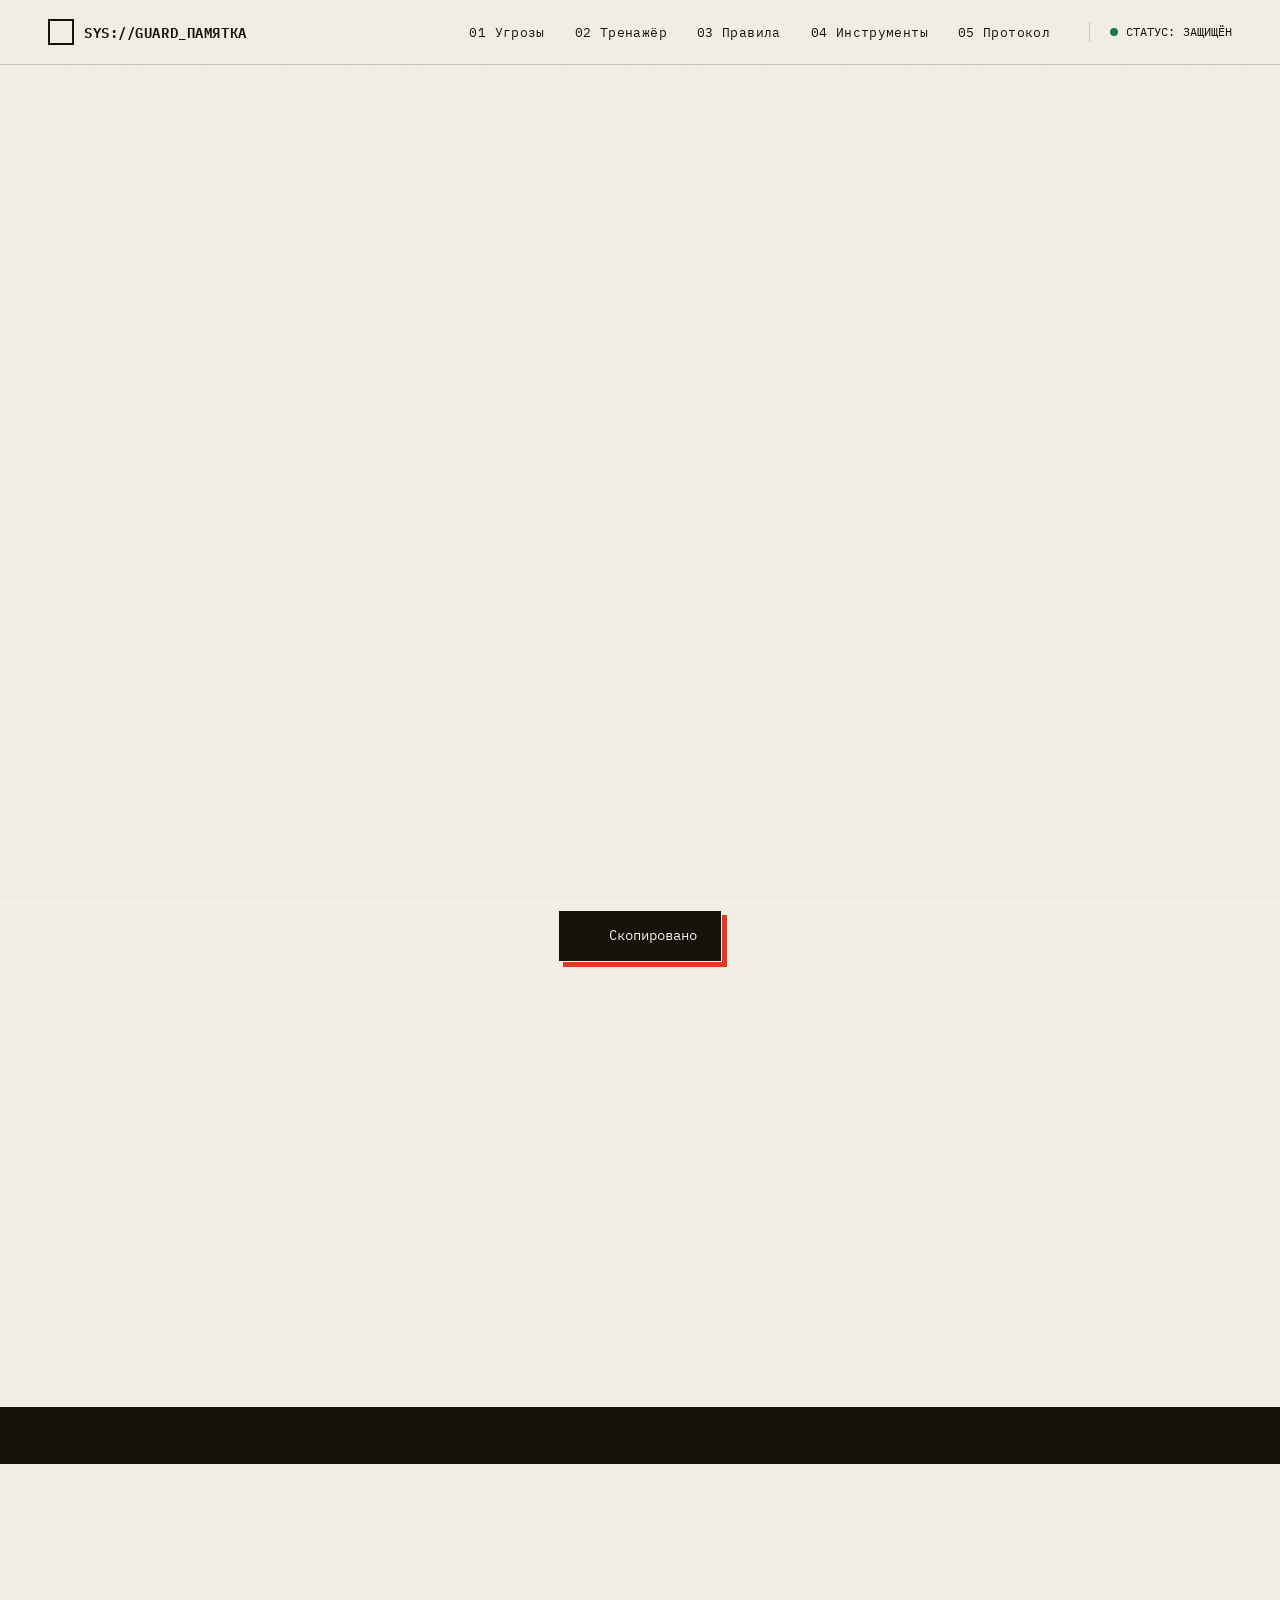
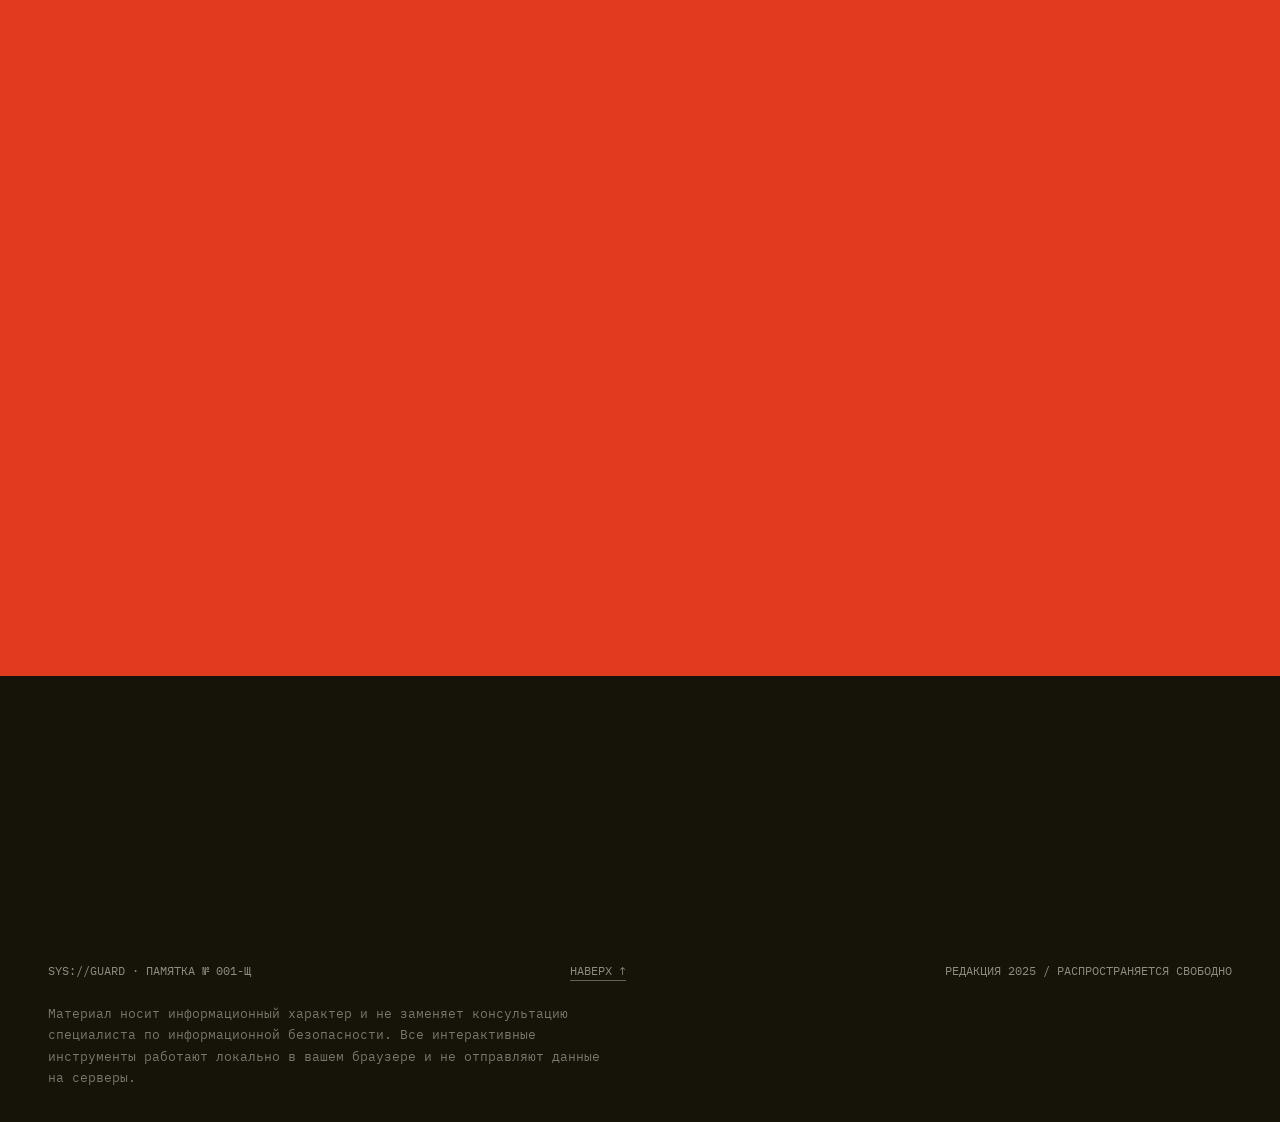
==== index.html @ 6346e818 "Add files via upload" ====
<!DOCTYPE html>
<html lang="ru">
<head>
<meta charset="UTF-8">
<meta name="viewport" content="width=device-width, initial-scale=1.0">
<title>ПАМЯТКА · Защита личных данных</title>
<link rel="preconnect" href="https://fonts.googleapis.com">
<link rel="preconnect" href="https://fonts.gstatic.com" crossorigin>
<link href="https://fonts.googleapis.com/css2?family=Unbounded:wght@500;700;900&family=Manrope:wght@400;500;600;700;800&family=IBM+Plex+Mono:wght@400;500;600&display=swap" rel="stylesheet">
<script src="https://unpkg.com/lucide@latest"></script>
<style>
/* ============ БАЗА ============ */
:root{
  --paper:#F2EFE6;
  --paper-2:#E9E5D8;
  --ink:#161309;
  --ink-soft:#4A4638;
  --accent:#E03A1F;
  --green:#1E7A46;
  --line:rgba(22,19,9,.18);
  --line-strong:rgba(22,19,9,.85);
  --font-display:'Unbounded',sans-serif;
  --font-body:'Manrope',sans-serif;
  --font-mono:'IBM Plex Mono',monospace;
}
*{margin:0;padding:0;box-sizing:border-box}
html{scroll-behavior:smooth;scroll-padding-top:90px}
body{
  background:var(--paper);
  color:var(--ink);
  font-family:var(--font-body);
  font-size:17px;
  line-height:1.6;
  -webkit-font-smoothing:antialiased;
  overflow-x:hidden;
}
/* лёгкое бумажное зерно */
body::before{
  content:'';position:fixed;inset:0;pointer-events:none;z-index:9997;opacity:.5;
  background-image:url("data:image/svg+xml,%3Csvg xmlns='http://www.w3.org/2000/svg' width='140' height='140'%3E%3Cfilter id='n'%3E%3CfeTurbulence type='fractalNoise' baseFrequency='0.9' numOctaves='2'/%3E%3CfeColorMatrix values='0 0 0 0 0 0 0 0 0 0 0 0 0 0 0 0 0 0 0.035 0'/%3E%3C/filter%3E%3Crect width='140' height='140' filter='url(%23n)'/%3E%3C/svg%3E");
}
::selection{background:var(--accent);color:var(--paper)}
::-webkit-scrollbar{width:11px}
::-webkit-scrollbar-track{background:var(--paper)}
::-webkit-scrollbar-thumb{background:var(--ink);border:3px solid var(--paper)}
img{max-width:100%;display:block}
a{color:inherit}
button{font-family:inherit;cursor:pointer}

.wrap{max-width:1280px;margin:0 auto;padding:0 clamp(18px,4vw,48px)}
.mono{font-family:var(--font-mono)}
i[data-lucide]{width:1em;height:1em}

/* прогресс чтения */
#readbar{position:fixed;top:0;left:0;height:3px;width:0;background:var(--accent);z-index:10000}

/* ============ ШАПКА ============ */
header{
  position:fixed;top:0;left:0;right:0;z-index:9000;
  border-bottom:1px solid var(--line);
  background:rgba(242,239,230,.86);backdrop-filter:blur(10px);
  transition:box-shadow .3s;
}
header.scrolled{box-shadow:0 1px 0 var(--line-strong)}
.header-in{
  max-width:1280px;margin:0 auto;padding:14px clamp(18px,4vw,48px);
  display:flex;align-items:center;gap:26px;
}
.logo{font-family:var(--font-mono);font-weight:600;font-size:14px;letter-spacing:.04em;display:flex;align-items:center;gap:10px;white-space:nowrap}
.logo .box{width:26px;height:26px;border:2px solid var(--ink);display:grid;place-items:center}
.logo .box i{width:14px;height:14px}
nav{display:flex;gap:4px;margin-left:auto}
nav a{
  font-family:var(--font-mono);font-size:12.5px;text-decoration:none;
  padding:7px 12px;border:1px solid transparent;transition:.2s;letter-spacing:.03em;
}
nav a:hover{border-color:var(--ink);background:var(--ink);color:var(--paper)}
.status{font-family:var(--font-mono);font-size:12px;display:flex;align-items:center;gap:8px;white-space:nowrap;border-left:1px solid var(--line);padding-left:20px}
.dot{width:8px;height:8px;border-radius:50%;background:var(--green);animation:pulse 1.6s infinite}
@keyframes pulse{0%,100%{opacity:1}50%{opacity:.25}}
@media(max-width:960px){nav{display:none}}
@media(max-width:600px){.status span.lbl{display:none}}

/* ============ HERO ============ */
.hero{padding:clamp(120px,16vh,170px) 0 0;position:relative}
.hero-meta{display:flex;justify-content:space-between;gap:16px;font-family:var(--font-mono);font-size:12.5px;color:var(--ink-soft);border-bottom:1px solid var(--line);padding-bottom:14px;flex-wrap:wrap}
.hero-grid{display:grid;grid-template-columns:1.25fr .75fr;gap:40px;align-items:end;padding:clamp(30px,5vh,60px) 0 clamp(40px,6vh,70px)}
@media(max-width:900px){.hero-grid{grid-template-columns:1fr}}
h1{
  font-family:var(--font-display);font-weight:900;
  font-size:clamp(44px,8.2vw,112px);
  line-height:1.02;letter-spacing:-.01em;text-transform:uppercase;
}
h1 .outline{color:transparent;-webkit-text-stroke:2px var(--ink)}
h1 .accent-line{color:var(--accent)}
.caret{display:inline-block;width:.55em;height:.9em;background:var(--accent);vertical-align:baseline;transform:translateY(.1em);animation:blink 1s steps(1) infinite}
@keyframes blink{50%{opacity:0}}
.hero-sub{max-width:520px;margin-top:26px;font-size:clamp(16px,1.4vw,19px);color:var(--ink-soft);font-weight:500}
.hero-sub b{color:var(--ink)}
.hero-cta{margin-top:30px;display:flex;gap:12px;flex-wrap:wrap}
.btn{
  font-family:var(--font-mono);font-size:13.5px;font-weight:600;letter-spacing:.03em;
  padding:15px 26px;border:2px solid var(--ink);background:var(--ink);color:var(--paper);
  text-decoration:none;display:inline-flex;align-items:center;gap:10px;transition:.2s;
}
.btn:hover{background:var(--accent);border-color:var(--accent);transform:translate(-2px,-2px);box-shadow:4px 4px 0 var(--ink)}
.btn.ghost{background:transparent;color:var(--ink)}
.btn.ghost:hover{background:var(--ink);color:var(--paper);box-shadow:4px 4px 0 var(--accent)}
.btn i{width:16px;height:16px}

/* иллюстрация щита */
.hero-art{position:relative;display:grid;place-items:center}
.hero-art svg{width:100%;max-width:440px;height:auto;overflow:visible}
.spin{animation:spin 40s linear infinite;transform-origin:210px 210px}
@keyframes spin{to{transform:rotate(360deg)}}
.spin-rev{animation:spinrev 28s linear infinite;transform-origin:210px 210px}
@keyframes spinrev{to{transform:rotate(-360deg)}}
.art-tag{
  position:absolute;font-family:var(--font-mono);font-size:11px;color:var(--ink-soft);
  background:var(--paper);padding:2px 8px;border:1px solid var(--line);
}
.art-tag.t1{top:6%;right:2%}
.art-tag.t2{bottom:12%;left:0}

/* статистика */
.stats{display:flex;flex-wrap:wrap;border-top:2px solid var(--ink)}
.stat{
  flex:1 1 240px;padding:26px 26px 30px;border-right:1px solid var(--line);
  border-bottom:1px solid var(--line);position:relative;
}
.stat:last-child{border-right:none}
.stat .num{
  font-family:var(--font-display);font-weight:700;font-size:clamp(40px,4.6vw,64px);
  line-height:1;letter-spacing:-.02em;
}
.stat .num em{font-style:normal;color:var(--accent);font-size:.55em}
.stat p{margin-top:10px;font-size:14.5px;color:var(--ink-soft);max-width:260px;font-weight:500}
.stat .mono-tag{font-family:var(--font-mono);font-size:11px;color:var(--ink-soft);display:block;margin-bottom:14px}

/* бегущая строка */
.marquee{
  background:var(--ink);color:var(--paper);overflow:hidden;
  border-top:2px solid var(--ink);border-bottom:2px solid var(--ink);
  padding:13px 0;white-space:nowrap;
}
.marquee-track{display:inline-block;animation:marq 26s linear infinite}
.marquee span{
  font-family:var(--font-mono);font-size:13.5px;letter-spacing:.08em;text-transform:uppercase;
  margin:0 26px;display:inline-flex;align-items:center;gap:26px;
}
.marquee i{width:10px;height:10px;background:var(--accent);border-radius:50%;flex:none}
@keyframes marq{to{transform:translateX(-50%)}}

/* ============ СЕКЦИИ ОБЩЕЕ ============ */
section{padding:clamp(70px,10vh,120px) 0}
.sec-head{
  display:flex;align-items:flex-end;justify-content:space-between;gap:30px;
  border-top:2px solid var(--ink);padding-top:20px;margin-bottom:clamp(36px,5vh,60px);flex-wrap:wrap;
}
.sec-label{font-family:var(--font-mono);font-size:13px;letter-spacing:.06em;color:var(--accent);font-weight:600;display:block;margin-bottom:12px}
.sec-title{font-family:var(--font-display);font-weight:900;font-size:clamp(30px,4.6vw,58px);line-height:1.05;text-transform:uppercase;letter-spacing:-.01em}
.sec-note{max-width:340px;font-size:15px;color:var(--ink-soft);font-weight:500;padding-bottom:6px}

/* появление при скролле */
.reveal{opacity:0;transform:translateY(26px);transition:opacity .7s ease,transform .7s ease}
.reveal.in{opacity:1;transform:none}

/* ============ 01 УГРОЗЫ (аккордеон) ============ */
.threat-row{border-bottom:1px solid var(--line-strong)}
.threat-row:first-of-type{border-top:1px solid var(--line-strong)}
.threat-btn{
  width:100%;background:none;border:none;text-align:left;
  display:grid;grid-template-columns:80px 1fr auto;gap:20px;align-items:center;
  padding:24px 8px;transition:.25s;color:var(--ink);
}
.threat-btn:hover{background:var(--paper-2);padding-left:20px}
.threat-btn .t-num{font-family:var(--font-mono);font-size:14px;color:var(--accent);font-weight:600}
.threat-btn .t-name{font-family:var(--font-display);font-weight:700;font-size:clamp(18px,2.4vw,28px);text-transform:uppercase;letter-spacing:.01em}
.threat-btn .t-ico{width:34px;height:34px;border:1.5px solid var(--ink);display:grid;place-items:center;transition:.3s}
.threat-btn .t-ico i{width:16px;height:16px;transition:.3s}
.threat-row.open .t-ico{background:var(--accent);border-color:var(--accent);color:var(--paper);transform:rotate(45deg)}
.threat-body{display:grid;grid-template-rows:0fr;transition:grid-template-rows .45s cubic-bezier(.6,0,.2,1)}
.threat-row.open .threat-body{grid-template-rows:1fr}
.threat-body-in{overflow:hidden}
.threat-content{
  display:grid;grid-template-columns:80px 1fr 1fr;gap:20px;padding:0 8px 30px;
}
@media(max-width:760px){
  .threat-btn{grid-template-columns:50px 1fr auto}
  .threat-content{grid-template-columns:1fr;padding-left:50px}
}
.threat-desc{font-size:15.5px;color:var(--ink-soft);font-weight:500}
.threat-defense{border-left:3px solid var(--green);padding:4px 0 4px 18px;font-size:15px}
.threat-defense .mono-tag{font-family:var(--font-mono);font-size:11px;letter-spacing:.08em;color:var(--green);font-weight:600;display:block;margin-bottom:6px;text-transform:uppercase}

/* ============ 02 ФИШИНГ-СИМУЛЯТОР (тёмный блок) ============ */
.dark-sec{background:var(--ink);color:var(--paper)}
.dark-sec .sec-head{border-top-color:var(--paper)}
.dark-sec .sec-note{color:rgba(242,239,230,.65)}
.dark-sec .sec-label{color:var(--accent)}
.game{display:grid;grid-template-columns:1.35fr .65fr;gap:34px;align-items:start}
@media(max-width:960px){.game{grid-template-columns:1fr}}
.game-score{
  display:flex;align-items:center;justify-content:space-between;gap:14px;
  font-family:var(--font-mono);font-size:13px;margin-bottom:14px;flex-wrap:wrap;
}
.game-score .cnt{font-size:15px;font-weight:600}
.game-score .cnt b{color:var(--accent);font-size:20px}
.game-btns{display:flex;gap:8px}
.gbtn{
  font-family:var(--font-mono);font-size:12px;padding:8px 14px;background:transparent;
  border:1px solid rgba(242,239,230,.4);color:var(--paper);transition:.2s;letter-spacing:.03em;
}
.gbtn:hover{border-color:var(--paper);background:var(--paper);color:var(--ink)}
/* окно письма */
.mail{
  border:1px solid rgba(242,239,230,.35);background:#1E1B11;
}
.mail-bar{
  display:flex;gap:8px;align-items:center;padding:12px 16px;border-bottom:1px solid rgba(242,239,230,.25);
  font-family:var(--font-mono);font-size:12px;color:rgba(242,239,230,.6);
}
.mail-bar .wdots{display:flex;gap:6px}
.mail-bar .wdots s{width:10px;height:10px;border-radius:50%;background:rgba(242,239,230,.25);text-decoration:none}
.mail-head{padding:16px 20px;border-bottom:1px dashed rgba(242,239,230,.3);font-size:14px;line-height:2}
.mail-head .fld{color:rgba(242,239,230,.5);font-family:var(--font-mono);font-size:12px;margin-right:10px}
.mail-body{padding:26px 22px;font-size:15px;line-height:1.8;position:relative}
.mail-body p{margin-bottom:16px}
.attach{
  display:inline-flex;align-items:center;gap:10px;border:1px solid rgba(242,239,230,.4);
  padding:10px 16px;font-family:var(--font-mono);font-size:13px;margin-top:6px;
}
.attach i{width:16px;height:16px;color:rgba(242,239,230,.7)}
.hot{
  position:relative;cursor:pointer;border-bottom:1.5px dashed transparent;transition:.2s;
  padding:1px 3px;
}
.hot:hover{background:rgba(224,58,31,.28);border-bottom-color:var(--accent)}
.hot.found{
  background:rgba(224,58,31,.22);border:1.5px dashed var(--accent);
  cursor:default;animation:foundflash .5s;
}
@keyframes foundflash{0%{background:rgba(224,58,31,.7)}100%{background:rgba(224,58,31,.22)}}
.hot.found::after{
  content:attr(data-num);position:absolute;top:-11px;right:-11px;
  width:22px;height:22px;background:var(--accent);color:var(--paper);
  font-family:var(--font-mono);font-size:12px;font-weight:600;
  display:grid;place-items:center;border-radius:50%;
}
.hot.found:hover{background:rgba(224,58,31,.22)}
/* тултип реального адреса */
.realurl{
  position:absolute;left:0;top:calc(100% + 8px);z-index:50;
  background:var(--paper);color:var(--ink);font-family:var(--font-mono);font-size:11.5px;
  padding:7px 11px;border:1px solid var(--ink);white-space:nowrap;opacity:0;
  pointer-events:none;transition:.2s;box-shadow:4px 4px 0 rgba(0,0,0,.4);
}
.realurl b{color:var(--accent)}
.hot:hover .realurl{opacity:1}
/* панель разборов */
.hints-panel{border:1px solid rgba(242,239,230,.35);padding:22px;position:sticky;top:100px}
.hints-panel h4{font-family:var(--font-mono);font-size:12.5px;letter-spacing:.08em;text-transform:uppercase;margin-bottom:16px;color:rgba(242,239,230,.65)}
.hint-empty{font-size:14px;color:rgba(242,239,230,.5);font-style:italic}
.hint-item{
  display:flex;gap:14px;padding:14px 0;border-top:1px solid rgba(242,239,230,.18);
  font-size:14px;line-height:1.6;animation:hintIn .4s ease both;
}
@keyframes hintIn{from{opacity:0;transform:translateX(14px)}to{opacity:1;transform:none}}
.hint-item .hn{
  flex:none;width:24px;height:24px;background:var(--accent);color:var(--paper);
  font-family:var(--font-mono);font-size:12px;font-weight:600;display:grid;place-items:center;margin-top:2px;
}
.hint-item b{display:block;font-size:13px;text-transform:uppercase;font-family:var(--font-mono);letter-spacing:.04em;margin-bottom:3px}
.win-banner{
  margin-top:16px;border:2px solid var(--green);color:var(--paper);background:rgba(30,122,70,.25);
  padding:16px 18px;font-family:var(--font-mono);font-size:13.5px;display:none;align-items:flex-start;gap:12px;
}
.win-banner.show{display:flex;animation:hintIn .4s ease}
.win-banner i{width:20px;height:20px;flex:none;margin-top:1px;color:#5BD69A}

/* ============ 03 ПРАВИЛА ============ */
.rules{display:grid;grid-template-columns:repeat(12,1fr);gap:0;border-top:1px solid var(--line-strong)}
.rule{
  border-bottom:1px solid var(--line-strong);border-right:1px solid var(--line-strong);
  padding:clamp(24px,3vw,40px);position:relative;overflow:hidden;transition:background .35s,color .35s;
  display:flex;flex-direction:column;gap:16px;min-height:240px;
}
.rule:hover{background:var(--ink);color:var(--paper)}
.rule:hover .r-num{color:var(--accent)}
.rule:hover .r-text{color:rgba(242,239,230,.72)}
.rule:hover .r-big{color:rgba(242,239,230,.08)}
.rule:hover .r-media img{filter:grayscale(1) contrast(1.1)}
.r-big{
  position:absolute;right:6px;bottom:-28px;font-family:var(--font-display);font-weight:900;
  font-size:150px;line-height:1;color:rgba(22,19,9,.06);pointer-events:none;transition:color .35s;
}
.r-num{font-family:var(--font-mono);font-size:13px;color:var(--accent);font-weight:600}
.r-title{font-family:var(--font-display);font-weight:700;font-size:clamp(19px,1.8vw,24px);text-transform:uppercase;line-height:1.2;max-width:16ch}
.r-text{font-size:14.5px;color:var(--ink-soft);font-weight:500;max-width:46ch;transition:color .35s}
.r-media{margin-top:auto}
.r-media img{width:100%;filter:grayscale(1) contrast(1.05);transition:filter .4s;border:1px solid var(--line)}
/* фото с «зачёркнутыми» полосами */
.redacted{position:relative}
.redacted::before,.redacted::after{
  content:'';position:absolute;left:8%;right:8%;height:16px;background:var(--ink);z-index:2;
}
.redacted::before{top:30%}
.redacted::after{top:58%;left:20%;right:24%}
.r-media figcaption{font-family:var(--font-mono);font-size:11px;color:var(--ink-soft);margin-top:8px}
.rule:hover .r-media figcaption{color:rgba(242,239,230,.6)}
/* раскладка: асимметричная сетка */
.rule.c7{grid-column:span 7}
.rule.c5{grid-column:span 5}
@media(max-width:860px){.rule.c7,.rule.c5{grid-column:span 12}.r-big{font-size:110px}}
/* мини-иллюстрация SVG */
.r-svg{margin-top:auto;width:100%;max-width:190px;align-self:flex-end}
.rule:hover .r-svg .stroke-main{stroke:var(--paper)}

/* ============ 04 ИНСТРУМЕНТЫ ============ */
.tools{display:grid;grid-template-columns:1.1fr .9fr;gap:28px;align-items:stretch}
@media(max-width:960px){.tools{grid-template-columns:1fr}}
.tool{border:2px solid var(--ink);padding:clamp(24px,3vw,36px);display:flex;flex-direction:column}
.tool-head{display:flex;justify-content:space-between;align-items:center;margin-bottom:24px;gap:12px}
.tool-head h3{font-family:var(--font-display);font-weight:700;font-size:clamp(18px,1.7vw,23px);text-transform:uppercase}
.tool-head .mono-tag{font-family:var(--font-mono);font-size:11px;color:var(--ink-soft);letter-spacing:.06em}
/* генератор */
.pw-out{
  border:1.5px solid var(--ink);background:var(--paper-2);padding:20px 18px;
  font-family:var(--font-mono);font-size:clamp(15px,1.6vw,19px);font-weight:600;
  word-break:break-all;min-height:74px;letter-spacing:.02em;line-height:1.5;
}
.pw-controls{margin:22px 0}
.pw-row{display:flex;align-items:center;justify-content:space-between;gap:16px;margin-bottom:16px;font-size:14.5px;font-weight:600}
.pw-row .val{font-family:var(--font-mono);color:var(--accent);font-weight:600;min-width:2.4em;text-align:right}
input[type=range]{
  -webkit-appearance:none;width:100%;height:3px;background:var(--ink);outline:none;margin:6px 0 22px;
}
input[type=range]::-webkit-slider-thumb{
  -webkit-appearance:none;width:22px;height:22px;background:var(--accent);
  border:2.5px solid var(--ink);cursor:grab;border-radius:0;
}
input[type=range]::-moz-range-thumb{width:18px;height:18px;background:var(--accent);border:2.5px solid var(--ink);border-radius:0;cursor:grab}
.toggles{display:flex;gap:10px;flex-wrap:wrap;margin-bottom:20px}
.tog{position:relative}
.tog input{position:absolute;opacity:0}
.tog span{
  display:inline-block;font-family:var(--font-mono);font-size:12.5px;padding:8px 14px;
  border:1.5px solid var(--ink);cursor:pointer;transition:.2s;user-select:none;
}
.tog input:checked + span{background:var(--ink);color:var(--paper)}
.tog input:focus-visible + span{outline:2px solid var(--accent)}
.meter{margin:18px 0 6px}
.meter-bar{height:10px;border:1.5px solid var(--ink);position:relative;background:var(--paper-2)}
.meter-fill{position:absolute;inset:0;width:0%;background:var(--accent);transition:width .4s,background .4s}
.meter-lbl{display:flex;justify-content:space-between;font-family:var(--font-mono);font-size:12px;margin-top:8px;color:var(--ink-soft)}
.meter-lbl b{color:var(--ink);text-transform:uppercase;letter-spacing:.05em}
.pw-actions{margin-top:auto;display:flex;gap:10px;flex-wrap:wrap}
/* чек-лист */
.check-list{list-style:none;flex:1}
.check-list li{border-bottom:1px solid var(--line)}
.check-list label{display:flex;gap:14px;align-items:flex-start;padding:13px 2px;cursor:pointer;font-size:14.5px;font-weight:500;transition:.15s}
.check-list label:hover{padding-left:8px}
.check-list input{position:absolute;opacity:0}
.cbox{
  flex:none;width:21px;height:21px;border:2px solid var(--ink);margin-top:2px;position:relative;transition:.2s;
}
.check-list input:checked ~ .cbox{background:var(--green);border-color:var(--green)}
.check-list input:checked ~ .cbox::after{
  content:'';position:absolute;left:5px;top:1px;width:6px;height:11px;
  border:solid var(--paper);border-width:0 2.5px 2.5px 0;transform:rotate(45deg);
}
.check-list input:checked ~ .ctext{text-decoration:line-through;color:var(--ink-soft)}
.check-progress{margin-top:20px}
.cp-lbl{display:flex;justify-content:space-between;font-family:var(--font-mono);font-size:12.5px;margin-bottom:8px}
.cp-lbl b{color:var(--accent)}
.cp-bar{height:10px;border:1.5px solid var(--ink);background:var(--paper-2)}
.cp-fill{height:100%;width:0;background:var(--ink);transition:width .4s,background .4s}

/* ============ 05 ЭКСТРЕННЫЙ ПРОТОКОЛ ============ */
.emergency{background:var(--accent);color:var(--paper)}
.emergency .sec-head{border-top-color:var(--paper)}
.emergency .sec-label{color:var(--paper)}
.emergency .sec-note{color:rgba(242,239,230,.85)}
.emg-rows{border-top:1.5px solid var(--paper)}
.emg-row{
  display:grid;grid-template-columns:110px 1fr 1.1fr;gap:24px;align-items:baseline;
  padding:26px 6px;border-bottom:1.5px solid rgba(242,239,230,.5);transition:.25s;
}
.emg-row:hover{background:rgba(22,19,9,.14);padding-left:20px}
.emg-row .e-num{font-family:var(--font-display);font-weight:900;font-size:clamp(26px,3vw,40px);line-height:1}
.emg-row .e-t{font-family:var(--font-display);font-weight:700;font-size:clamp(16px,1.6vw,21px);text-transform:uppercase;line-height:1.3}
.emg-row .e-d{font-size:15px;color:rgba(242,239,230,.9);font-weight:500}
@media(max-width:820px){.emg-row{grid-template-columns:70px 1fr}.emg-row .e-d{grid-column:2}}
.emg-foot{margin-top:26px;font-family:var(--font-mono);font-size:13px;display:flex;gap:10px;align-items:flex-start;color:rgba(242,239,230,.92)}
.emg-foot i{width:17px;height:17px;flex:none;margin-top:2px}

/* ============ ФУТЕР ============ */
footer{background:var(--ink);color:var(--paper);padding:70px 0 34px}
.foot-big{
  font-family:var(--font-display);font-weight:900;font-size:clamp(60px,13vw,190px);
  line-height:.95;text-transform:uppercase;letter-spacing:-.02em;
  border-bottom:1px solid rgba(242,239,230,.25);padding-bottom:30px;margin-bottom:26px;
}
.foot-big em{font-style:normal;color:transparent;-webkit-text-stroke:2px var(--paper)}
.foot-row{display:flex;justify-content:space-between;gap:20px;flex-wrap:wrap;font-family:var(--font-mono);font-size:12px;color:rgba(242,239,230,.55)}
.foot-row a{text-decoration:none;border-bottom:1px solid rgba(242,239,230,.35);transition:.2s}
.foot-row a:hover{color:var(--paper);border-color:var(--paper)}
.foot-disc{max-width:560px;font-size:12.5px;line-height:1.7;margin-top:22px;color:rgba(242,239,230,.45);font-family:var(--font-mono)}

/* ============ TOAST ============ */
#toast{
  position:fixed;bottom:28px;left:50%;transform:translate(-50%,90px);z-index:10001;
  background:var(--ink);color:var(--paper);font-family:var(--font-mono);font-size:13.5px;
  padding:14px 24px;border:1.5px solid var(--paper);box-shadow:5px 5px 0 var(--accent);
  transition:transform .35s cubic-bezier(.3,1.4,.5,1);display:flex;gap:10px;align-items:center;
}
#toast.show{transform:translate(-50%,0)}
#toast i{width:16px;height:16px;color:#5BD69A}
</style>
</head>
<body>

<div id="readbar"></div>

<!-- ШАПКА -->
<header id="hdr">
  <div class="header-in">
    <div class="logo">
      <span class="box"><i data-lucide="shield"></i></span>
      SYS://GUARD_ПАМЯТКА
    </div>
    <nav>
      <a href="#threats">01 Угрозы</a>
      <a href="#phishing">02 Тренажёр</a>
      <a href="#rules">03 Правила</a>
      <a href="#tools">04 Инструменты</a>
      <a href="#emergency">05 Протокол</a>
    </nav>
    <div class="status"><span class="dot"></span><span class="lbl">СТАТУС:</span> ЗАЩИЩЁН</div>
  </div>
</header>

<!-- HERO -->
<div class="hero">
  <div class="wrap">
    <div class="hero-meta reveal">
      <span>ДОКУМ. № 001-Щ / ОТКРЫТЫЙ ДОСТУП</span>
      <span>РЕДАКЦИЯ 2025 · ОБНОВЛЕНО: СЕГОДНЯ</span>
    </div>
    <div class="hero-grid">
      <div>
        <h1 class="reveal">Твои данные —<br><span class="outline">твои</span> <span class="accent-line">правила<span class="caret"></span></span></h1>
        <p class="hero-sub reveal">Каждые <b>39 секунд</b> в сети фиксируется атака, и в 9 случаях из 10 она начинается с ошибки человека, а не машины. Эта памятка — ваш личный инструктаж: <b>10 минут чтения</b> против месяцев разбирательств со взломанным аккаунтом.</p>
        <div class="hero-cta reveal">
          <a class="btn" href="#phishing"><i data-lucide="crosshair"></i>ПРОЙТИ ТРЕНАЖЁР</a>
          <a class="btn ghost" href="#rules"><i data-lucide="list"></i>ЧИТАТЬ ПРАВИЛА</a>
        </div>
      </div>
      <div class="hero-art reveal">
        <svg viewBox="0 0 420 420" fill="none" xmlns="http://www.w3.org/2000/svg" aria-hidden="true">
          <!-- вращающиеся кольца -->
          <g class="spin">
            <circle cx="210" cy="210" r="196" stroke="#161309" stroke-width="1.5" stroke-dasharray="4 10"/>
            <path d="M210 8 v18 M210 394 v18 M8 210 h18 M394 210 h18" stroke="#E03A1F" stroke-width="3"/>
          </g>
          <g class="spin-rev">
            <circle cx="210" cy="210" r="162" stroke="#161309" stroke-width="1" stroke-dasharray="26 12"/>
          </g>
          <circle cx="210" cy="210" r="136" stroke="#161309" stroke-width="1.5"/>
          <!-- щит -->
          <path d="M210 100 L292 132 V222 C292 282 258 320 210 340 C162 320 128 282 128 222 V132 Z"
                fill="#F2EFE6" stroke="#161309" stroke-width="3"/>
          <path d="M210 100 L292 132 V222 C292 282 258 320 210 340" stroke="#E03A1F" stroke-width="3"/>
          <!-- замок -->
          <rect x="178" y="212" width="64" height="52" fill="#161309"/>
          <path d="M190 212 v-16 a20 20 0 0 1 40 0 v16" stroke="#161309" stroke-width="9"/>
          <circle cx="210" cy="234" r="6" fill="#E03A1F"/>
          <path d="M210 240 v12" stroke="#E03A1F" stroke-width="4"/>
          <!-- размерные линии -->
          <path d="M292 132 L360 96 M128 132 L60 96" stroke="#161309" stroke-width="1"/>
          <circle cx="360" cy="96" r="3.5" fill="#161309"/><circle cx="60" cy="96" r="3.5" fill="#161309"/>
          <path d="M210 356 v28" stroke="#161309" stroke-width="1" stroke-dasharray="3 5"/>
          <text x="210" y="404" text-anchor="middle" font-family="IBM Plex Mono" font-size="12" fill="#4A4638">SEC-01 / ЩИТ АКТИВЕН</text>
          <text x="368" y="120" font-family="IBM Plex Mono" font-size="11" fill="#4A4638">A-90°</text>
        </svg>
        <span class="art-tag t1">ФИГ. 01 — ПЕРИМЕТР</span>
        <span class="art-tag t2">ШИФРОВАНИЕ: ВКЛ.</span>
      </div>
    </div>
    <!-- статистика -->
    <div class="stats reveal">
      <div class="stat"><span class="mono-tag">/ ФИШИНГ</span><div class="num"><span data-count="90">0</span><em>%</em></div><p>взломов аккаунтов начинаются с фишингового письма или поддельного сайта</p></div>
      <div class="stat"><span class="mono-tag">/ МАСШТАБ</span><div class="num"><span data-count="39">0</span><em>сек</em></div><p>в среднем проходит между атаками на компьютеры по всему миру</p></div>
      <div class="stat"><span class="mono-tag">/ ПАРОЛЬ</span><div class="num"><span data-count="12">0</span><em>симв.</em></div><p>минимальная длина, при которой перебор пароля теряет всякий смысл</p></div>
      <div class="stat"><span class="mono-tag">/ БЭКАПЫ</span><div class="num">3<em>-2</em>-1</div><p>три копии, на двух типах носителей, одна — вне дома. Золотое правило</p></div>
    </div>
  </div>
  <div class="marquee">
    <div class="marquee-track" id="mq1"></div>
  </div>
</div>

<!-- 01 УГРОЗЫ -->
<section id="threats">
  <div class="wrap">
    <div class="sec-head reveal">
      <div>
        <span class="sec-label">( 01 — ПРОТИВНИК )</span>
        <h2 class="sec-title">Знай врага<br>в лицо</h2>
      </div>
      <p class="sec-note">Пять главных угроз, о которых должен знать каждый. Нажмите на строку — внутри разбор и способ защиты.</p>
    </div>
    <div id="threatList" class="reveal"></div>
  </div>
</section>

<!-- 02 ФИШИНГ-ТРЕНАЖЁР -->
<section id="phishing" class="dark-sec">
  <div class="wrap">
    <div class="sec-head reveal">
      <div>
        <span class="sec-label">( 02 — ТРЕНАЖЁР )</span>
        <h2 class="sec-title">Найди фишинг<br>в письме</h2>
      </div>
      <p class="sec-note">Перед вами реалистичное мошенническое письмо. В нём спрятано <b style="color:var(--accent)">5 признаков подделки</b> — кликайте по подозрительным местам, чтобы разобрать их.</p>
    </div>
    <div class="game reveal">
      <div>
        <div class="game-score">
          <span class="cnt">ПРИЗНАКОВ НАЙДЕНО: <b id="foundCnt">0</b>/5</span>
          <div class="game-btns">
            <button class="gbtn" id="showAllBtn">ПОКАЗАТЬ ВСЁ</button>
            <button class="gbtn" id="resetGameBtn">СБРОС</button>
          </div>
        </div>
        <div class="mail">
          <div class="mail-bar">
            <span class="wdots"><s></s><s></s><s></s></span>
            <span>Входящие — «Служба безопасности»</span>
          </div>
          <div class="mail-head">
            <div><span class="fld">ОТ:</span> <span class="hot" data-h="h1" data-num="1">Служба безопасности Банка &lt;no-reply@<u>paypa1-secure.xyz</u>&gt;</span></div>
            <div><span class="fld">ТЕМА:</span> <span class="hot" data-h="h3" data-num="3">‼️ СРОЧНО: Ваш счёт будет ЗАБЛОКИРОВАН через 24 часа</span></div>
          </div>
          <div class="mail-body">
            <p><span class="hot" data-h="h2" data-num="2">Уважаемый пользователь!</span></p>
            <p>Наша система зафиксировала подозрительную активность в вашем аккаунте. Для отмены блокировки необходимо <span class="hot" data-h="h4" data-num="4">подтвердить личность по ссылке: http://paypa1-secure.xyz/login<span class="realurl">реально ведёт на → <b>http://193.22.55.10/steal.php</b></span></span> и ввести логин, пароль и код из СМС.</p>
            <p>Если вы не выполните это в течение 24 часов, доступ к счёту будет навсегда ограничен.<br>С уважением, отдел безопасности.</p>
            <span class="hot" data-h="h5" data-num="5"><span class="attach"><i data-lucide="file-warning"></i>Скан_договора.pdf.exe</span></span>
          </div>
        </div>
      </div>
      <aside class="hints-panel">
        <h4>// Разбор признаков</h4>
        <p class="hint-empty" id="hintEmpty">Кликайте по подозрительным фрагментам письма — здесь появится разбор каждого найденного признака.</p>
        <div id="hintList"></div>
        <div class="win-banner" id="winBanner">
          <i data-lucide="badge-check"></i>
          <span>ОТЛИЧНО. Все 5 признаков найдены. Теперь вы видите фишинг насквозь — это навык, который защищает лучше любого антивируса.</span>
        </div>
      </aside>
    </div>
  </div>
</section>

<!-- 03 ПРАВИЛА -->
<section id="rules">
  <div class="wrap">
    <div class="sec-head reveal">
      <div>
        <span class="sec-label">( 03 — ПРАВИЛА )</span>
        <h2 class="sec-title">Восемь правил<br>цифровой гигиены</h2>
      </div>
      <p class="sec-note">Базовый протокол личной безопасности. Выполняется один раз — работает годами.</p>
    </div>
    <div class="rules reveal">

      <article class="rule c7">
        <span class="r-num">ПРАВИЛО / 01</span>
        <h3 class="r-title">Пароль — это ключ, а не замок</h3>
        <p class="r-text">Никогда не используйте один пароль дважды: утечка на любом «мелком» сайте откроет злоумышленнику почту и банк. Длина от 12 символов, для каждого сервиса — свой. Хранить их надёжнее всего в менеджере паролей: он помнит всё за вас.</p>
        <svg class="r-svg" viewBox="0 0 200 90" fill="none">
          <g class="stroke-main" stroke="#161309" stroke-width="2.5">
            <rect x="10" y="35" width="130" height="26"/>
            <path d="M24 48 h10 M42 48 h10 M60 48 h10 M78 48 h10 M96 48 h10" stroke-width="3"/>
            <circle cx="163" cy="48" r="22"/>
            <path d="M163 34 a14 14 0 0 1 14 14 M163 62 a14 14 0 0 1 -14 -14" stroke="#E03A1F" stroke-width="2.5"/>
          </g>
          <circle cx="163" cy="48" r="5" fill="#E03A1F"/>
        </svg>
        <span class="r-big">01</span>
      </article>

      <article class="rule c5">
        <span class="r-num">ПРАВИЛО / 02</span>
        <h3 class="r-title">Второй фактор — обязателен</h3>
        <p class="r-text">Двухфакторная аутентификация блокирует до 99% автоматических атак на аккаунт. Приложение-аутентификатор или аппаратный ключ надёжнее СМС: перехватить их значительно сложнее.</p>
        <svg class="r-svg" viewBox="0 0 200 90" fill="none">
          <g class="stroke-main" stroke="#161309" stroke-width="2.5">
            <rect x="20" y="18" width="70" height="54" rx="6"/>
            <rect x="34" y="30" width="42" height="16" rx="3"/>
            <circle cx="46" cy="58" r="4"/><circle cx="64" cy="58" r="4"/>
          </g>
          <circle cx="152" cy="45" r="26" stroke="#1E7A46" stroke-width="3"/>
          <path d="M140 45 l9 9 l16 -18" stroke="#1E7A46" stroke-width="4" fill="none"/>
        </svg>
        <span class="r-big">02</span>
      </article>

      <article class="rule c5">
        <span class="r-num">ПРАВИЛО / 03</span>
        <h3 class="r-title">Обновляйтесь без отговорок</h3>
        <p class="r-text">Каждое обновление закрывает конкретные дыры, о которых уже знают хакеры. Включите автообновление системы, браузера и приложений — «попозже» в мире безопасности означает «никогда».</p>
        <span class="r-big">03</span>
      </article>

      <article class="rule c7">
        <span class="r-num">ПРАВИЛО / 04</span>
        <h3 class="r-title">Проверяйте адрес, а не логотип</h3>
        <p class="r-text">Мошенники копируют дизайн сайтов до пикселя, но не могут скопировать домен. Перед вводом пароля читайте адресную строку буква за буквой: <b>sberbank-online.ru</b> и <b>sberbank-onIine.xyz</b> — разные вселенные. Отсутствие «https» и замка — стоп-сигнал.</p>
        <svg class="r-svg" viewBox="0 0 260 90" fill="none">
          <g class="stroke-main" stroke="#161309" stroke-width="2">
            <rect x="8" y="26" width="244" height="38" rx="19"/>
            <circle cx="34" cy="45" r="9"/>
            <path d="M34 40 v-4 a5 5 0 0 1 10 0 v4" stroke-width="2.5"/>
          </g>
          <text x="54" y="50" font-family="IBM Plex Mono" font-size="13" fill="#161309">https://</text>
          <text x="128" y="50" font-family="IBM Plex Mono" font-size="13" font-weight="600" fill="#E03A1F">ваш-банк.ru</text>
        </svg>
        <span class="r-big">04</span>
      </article>

      <article class="rule c7">
        <span class="r-num">ПРАВИЛО / 05</span>
        <h3 class="r-title">Резервные копии: правило 3-2-1</h3>
        <p class="r-text">Три копии важных данных, две — на разных носителях, одна — офлайн или в облаке вне дома. Это единственная стопроцентная защита от шифровальщиков: когда копия есть, вымогательство теряет смысл.</p>
        <span class="r-big">05</span>
      </article>

      <article class="rule c5">
        <span class="r-num">ПРАВИЛО / 06</span>
        <h3 class="r-title">Публичный Wi-Fi — зона риска</h3>
        <p class="r-text">Открытая сеть в кафе может быть подделкой злоумышленника. Никаких банков и покупок; конфиденциальное — только через VPN. По дороге домой телефон лучше переключить на мобильный интернет.</p>
        <svg class="r-svg" viewBox="0 0 200 90" fill="none">
          <g class="stroke-main" stroke="#161309" stroke-width="2.5">
            <path d="M60 48 a56 56 0 0 1 80 0" fill="none"/>
            <path d="M74 62 a38 38 0 0 1 52 0" fill="none"/>
          </g>
          <circle cx="100" cy="76" r="5" fill="#E03A1F"/>
          <path d="M150 20 L166 46 H134 Z" stroke="#E03A1F" stroke-width="2.5" fill="none"/>
          <path d="M150 30 v8 M150 42 v.5" stroke="#E03A1F" stroke-width="3"/>
        </svg>
        <span class="r-big">06</span>
      </article>

      <article class="rule c5">
        <span class="r-num">ПРАВИЛО / 07</span>
        <h3 class="r-title">Приложения — только из магазинов</h3>
        <p class="r-text">«Взломанные» версии и APK из мессенджеров — главный канал троянов. Официальные App Store и Google Play проверяют софт; ссылка «скачать здесь» из письма — почти всегда ловушка.</p>
        <span class="r-big">07</span>
      </article>

      <article class="rule c7">
        <span class="r-num">ПРАВИЛО / 08</span>
        <h3 class="r-title">Цифровой след в соцсетях</h3>
        <p class="r-text">Фото документов, билеты, геометки и ответы вида «кличка первой собаки» — это готовые ответы на секретные вопросы и материал для социальной инженерии. Проведите ревизию: приватность профиля, старые посты, доступ приложений.</p>
        <figure class="r-media">
          <div class="redacted"><img src="https://picsum.photos/seed/privacy-dossier/720/300.jpg" alt="Цифровой след под грифом секретности" loading="lazy"></div>
          <figcaption>ФИГ. 08 — ВАШ ПРОФИЛЬ ГЛАЗАМИ ЗЛОУМЫШЛЕННИКА</figcaption>
        </figure>
        <span class="r-big">08</span>
      </article>

    </div>
  </div>
</section>

<!-- 04 ИНСТРУМЕНТЫ -->
<section id="tools" style="background:var(--paper-2)">
  <div class="wrap">
    <div class="sec-head reveal">
      <div>
        <span class="sec-label">( 04 — ИНСТРУМЕНТЫ )</span>
        <h2 class="sec-title">Проверьте себя<br>прямо сейчас</h2>
      </div>
      <p class="sec-note">Два рабочих инструмента: генератор пароля с оценкой стойкости и чек-лист самодиагностики. Всё считается локально в вашем браузере.</p>
    </div>
    <div class="tools reveal">

      <!-- ГЕНЕРАТОР -->
      <div class="tool">
        <div class="tool-head">
          <h3>Генератор паролей</h3>
          <span class="mono-tag">OFFLINE / БЕЗ ПЕРЕДАЧИ</span>
        </div>
        <div class="pw-out" id="pwOut">——</div>
        <div class="pw-controls">
          <div class="pw-row"><span>Длина пароля</span><span class="val" id="lenVal">16</span></div>
          <input type="range" id="lenRange" min="8" max="32" value="16">
          <div class="toggles">
            <label class="tog"><input type="checkbox" id="togUpper" checked><span>A–Z</span></label>
            <label class="tog"><input type="checkbox" id="togLower" checked><span>a–z</span></label>
            <label class="tog"><input type="checkbox" id="togDigits" checked><span>0–9</span></label>
            <label class="tog"><input type="checkbox" id="togSymbols" checked><span>!@#$%</span></label>
          </div>
          <div class="meter">
            <div class="meter-bar"><div class="meter-fill" id="meterFill"></div></div>
            <div class="meter-lbl"><span>ВЗЛОМ ПЕРЕБОРОМ:</span><b id="crackTime">—</b></div>
          </div>
        </div>
        <div class="pw-actions">
          <button class="btn" id="genBtn"><i data-lucide="refresh-cw"></i>СГЕНЕРИРОВАТЬ</button>
          <button class="btn ghost" id="copyBtn"><i data-lucide="copy"></i>КОПИРОВАТЬ</button>
        </div>
      </div>

      <!-- ЧЕК-ЛИСТ -->
      <div class="tool">
        <div class="tool-head">
          <h3>Чек-лист защиты</h3>
          <span class="mono-tag">САМОДИАГНОСТИКА</span>
        </div>
        <ul class="check-list" id="checkList">
          <li><label><input type="checkbox"><span class="cbox"></span><span class="ctext">У меня уникальный пароль для каждого важного аккаунта</span></label></li>
          <li><label><input type="checkbox"><span class="cbox"></span><span class="ctext">Включена двухфакторная аутентификация (приложение или ключ)</span></label></li>
          <li><label><input type="checkbox"><span class="cbox"></span><span class="ctext">Пароли хранятся в менеджере, а не в заметках и не «в голове»</span></label></li>
          <li><label><input type="checkbox"><span class="cbox"></span><span class="ctext">Система и браузер обновляются автоматически</span></label></li>
          <li><label><input type="checkbox"><span class="cbox"></span><span class="ctext">Есть резервная копия важных файлов по правилу 3-2-1</span></label></li>
          <li><label><input type="checkbox"><span class="cbox"></span><span class="ctext">Я проверяю адрес сайта перед вводом пароля или карты</span></label></li>
          <li><label><input type="checkbox"><span class="cbox"></span><span class="ctext">Не перехожу по ссылкам из писем и СМС от «банка» и «служб доставки»</span></label></li>
          <li><label><input type="checkbox"><span class="cbox"></span><span class="ctext">Разрешил доступ к гео, контактам и микрофону только нужным приложениям</span></label></li>
        </ul>
        <div class="check-progress">
          <div class="cp-lbl"><span>УРОВЕНЬ ЗАЩИТЫ:</span><b id="cpStatus">ЗОНА РИСКА</b></div>
          <div class="cp-bar"><div class="cp-fill" id="cpFill"></div></div>
        </div>
      </div>

    </div>
  </div>
</section>

<!-- 05 ЭКСТРЕННЫЙ ПРОТОКОЛ -->
<section id="emergency" class="emergency">
  <div class="wrap">
    <div class="sec-head reveal">
      <div>
        <span class="sec-label">( 05 — ПРОТОКОЛ «КРАСНЫЙ ЩИТ» )</span>
        <h2 class="sec-title">Если вас<br>взломали</h2>
      </div>
      <p class="sec-note">Действуйте по порядку и не паникуйте. Первые минуты дороже недель разбирательств.</p>
    </div>
    <div class="emg-rows reveal">
      <div class="emg-row"><span class="e-num">01</span><span class="e-t">Отключитесь от сети</span><span class="e-d">Авиарежим на телефоне, выдерните кабель на компьютере — не дайте злоумышленнику продолжить сессию.</span></div>
      <div class="emg-row"><span class="e-num">02</span><span class="e-t">Смените пароли с другого устройства</span><span class="e-d">Почта — в первую очередь: она ключ ко всем остальным аккаунтам через «восстановление доступа».</span></div>
      <div class="emg-row"><span class="e-num">03</span><span class="e-t">Завершите все сессии</span><span class="e-d">В настройках безопасности каждого сервиса нажмите «Выйти со всех устройств» и проверьте посторонние привязанные приложения.</span></div>
      <div class="emg-row"><span class="e-num">04</span><span class="e-t">Позвоните в банк</span><span class="e-d">При подозрении на финансовые операции — заблокируйте карты и оспорьте списания. Номер — только с обратной стороны карты или с официального сайта.</span></div>
      <div class="emg-row"><span class="e-num">05</span><span class="e-t">Сообщите в киберполицию</span><span class="e-d">Заявление можно подать онлайн через сайт МВД или лично. Сохраните скриншоты, переписку и номера — это доказательства.</span></div>
      <div class="emg-row"><span class="e-num">06</span><span class="e-t">Проверьте устройства</span><span class="e-d">Полное сканирование антивирусом, обновление системы, ревизия новых приложений и расширений браузера.</span></div>
    </div>
    <p class="emg-foot reveal"><i data-lucide="info"></i>Никогда не переводите деньги «для разблокировки» и не сообщайте коды из СМС даже «сотрудникам банка» — настоящие сотрудники их никогда не спрашивают.</p>
  </div>
</section>

<!-- ФУТЕР -->
<footer>
  <div class="wrap">
    <div class="foot-big reveal">БДИ<em>.</em></div>
    <div class="foot-row">
      <span>SYS://GUARD · ПАМЯТКА № 001-Щ</span>
      <a href="#threats">НАВЕРХ ↑</a>
      <span>РЕДАКЦИЯ 2025 / РАСПРОСТРАНЯЕТСЯ СВОБОДНО</span>
    </div>
    <p class="foot-disc">Материал носит информационный характер и не заменяет консультацию специалиста по информационной безопасности. Все интерактивные инструменты работают локально в вашем браузере и не отправляют данные на серверы.</p>
  </div>
</footer>

<div id="toast"><i data-lucide="check"></i><span id="toastText">Скопировано</span></div>

<script>
/* ---------- инициализация иконок ---------- */
lucide.createIcons();

/* ---------- бегущая строка ---------- */
(function(){
  const words = ['ФИШИНГ','УТЕЧКИ БАЗ','ВРЕДОНОСНОЕ ПО','СОЦИАЛЬНАЯ ИНЖЕНЕРИЯ','ШИФРОВАЛЬЩИКИ','ПОДДЕЛЬНЫЕ WI-FI','ФЕЙКОВЫЕ ЗВОНКИ','КРАЖА ПАРОЛЕЙ'];
  const half = words.map(w => `<span>${w}<i></i></span>`).join('');
  document.getElementById('mq1').innerHTML = half + half; // дублируем для бесшовности
})();

/* ---------- прогресс чтения + шапка ---------- */
const readbar = document.getElementById('readbar'), hdr = document.getElementById('hdr');
addEventListener('scroll', () => {
  const h = document.documentElement;
  readbar.style.width = (h.scrollTop / (h.scrollHeight - h.clientHeight) * 100) + '%';
  hdr.classList.toggle('scrolled', h.scrollTop > 10);
}, {passive:true});

/* ---------- появление при скролле ---------- */
const io = new IntersectionObserver(es => es.forEach(e => {
  if (e.isIntersecting){ e.target.classList.add('in'); io.unobserve(e.target); }
}), {threshold:.12});
document.querySelectorAll('.reveal').forEach(el => io.observe(el));

/* ---------- анимация счётчиков ---------- */
const cio = new IntersectionObserver(es => es.forEach(e => {
  if (!e.isIntersecting) return;
  const el = e.target, target = +el.dataset.count, t0 = performance.now();
  (function tick(t){
    const p = Math.min((t - t0) / 1400, 1);
    el.textContent = Math.round(target * (1 - Math.pow(1 - p, 3)));
    if (p < 1) requestAnimationFrame(tick);
  })(t0);
  cio.unobserve(el);
}), {threshold:.6});
document.querySelectorAll('[data-count]').forEach(el => cio.observe(el));

/* ---------- 01: угрозы-аккордеон ---------- */
const THREATS = [
  {n:'01', name:'Фишинг', icon:'mail-warning',
   desc:'Поддельные письма, СМС и сайты, которые маскируются под банк, маркетплейс или «Госуслуги». Цель одна — заставить вас ввести пароль или данные карты на странице мошенника.',
   def:'Проверяйте адрес сайта и отправителя до символа. Не переходите по ссылкам из сообщений — набирайте адрес сайта вручную.'},
  {n:'02', name:'Социальная инженерия', icon:'phone',
   desc:'«Сотрудник банка» или «службы безопасности» звонит и убедительно просит код из СМС, перевод «на безопасный счёт» или установку приложения. Давит срочностью и страхом — это главный маркер обмана.',
   def:'Положите трубку и перезвоните сами по номеру с официального сайта. Настоящий банк никогда не спрашивает коды и не просит переводить деньги.'},
  {n:'03', name:'Вредоносное ПО', icon:'bug',
   desc:'Трояны, шпионы и шифровальщики попадают на устройство через «взломанные» программы, вложения и поддельные приложения. Шифровальщик зашифрует ваши файлы и потребует выкуп.',
   def:'Скачивайте программы только из официальных магазинов, не открывайте вложения .exe и .scr, держите включённым системный защитник.'},
  {n:'04', name:'Утечки баз данных', icon:'database',
   desc:'Взламывают не вас, а сервис, которым вы пользуетесь: логины, пароли и телефоны утекают в сеть и используются для подбора к другим вашим аккаунтам.',
   def:'Уникальный пароль на каждый сервис + 2FA. Проверьте свою почту в базах утечек и сразу меняйте «засвеченные» пароли.'},
  {n:'05', name:'Поддельный Wi-Fi', icon:'wifi-off',
   desc:'Свободная сеть в аэропорту с названием «Free_Airport_WiFi» может оказаться точкой доступа злоумышленника: весь ваш трафик — пароли, переписка, платежи — проходит через его руки.',
   def:'В публичных сетях не заходите в банк и не вводите пароли. Мобильный интернет надёжнее любого общественного Wi-Fi.'}
];
document.getElementById('threatList').innerHTML = THREATS.map((t,i) => `
  <div class="threat-row${i===0?' open':''}">
    <button class="threat-btn" aria-expanded="${i===0}">
      <span class="t-num">/${t.n}</span>
      <span class="t-name">${t.name}</span>
      <span class="t-ico"><i data-lucide="plus"></i></span>
    </button>
    <div class="threat-body"><div class="threat-body-in">
      <div class="threat-content">
        <span></span>
        <p class="threat-desc">${t.desc}</p>
        <div class="threat-defense"><span class="mono-tag">// Как защититься</span>${t.def}</div>
      </div>
    </div></div>
  </div>`).join('');
lucide.createIcons();
document.querySelectorAll('.threat-btn').forEach(btn => btn.addEventListener('click', () => {
  const row = btn.parentElement, wasOpen = row.classList.contains('open');
  document.querySelectorAll('.threat-row').forEach(r => { r.classList.remove('open'); r.querySelector('.threat-btn').setAttribute('aria-expanded','false'); });
  if (!wasOpen){ row.classList.add('open'); btn.setAttribute('aria-expanded','true'); }
}));

/* ---------- 02: фишинг-тренажёр ---------- */
const HINTS = {
  h1:{t:'Поддельный домен', d:'В адресе «paypa1-secure.xyz» единица подменяет букву l, а сам домен не имеет отношения к настоящему банку. Читайте адрес отправителя посимвольно.'},
  h2:{t:'Обезличенное обращение', d:'Банк знает ваше имя и обращается по нему. «Уважаемый пользователь» — массовая рассылка, которая идёт тысячам адресов.'},
  h3:{t:'Искусственная срочность', d:'«Через 24 часа заблокируем!» — типичный приём: паника отключает критическое мышление. Любое давление сроками от «сервиса» — повод остановиться и проверить.'},
  h4:{t:'Ловушка в ссылке', d:'Ссылка ведёт не на сайт банка (наведите курсор — видно реальный IP-адрес), а страница без https. И главное: банк никогда не просит пароль и код из СМС по ссылке из письма.'},
  h5:{t:'Опасное вложение', d:'«Скан_договора.pdf.exe» — двойное расширение: под видом PDF скрывается исполняемый файл Windows. Такие вложения открывать нельзя никогда.'}
};
const found = new Set();
const foundCnt = document.getElementById('foundCnt');
const hintList = document.getElementById('hintList');
const hintEmpty = document.getElementById('hintEmpty');
const winBanner = document.getElementById('winBanner');
function findHotspot(h){
  const el = document.querySelector(`.hot[data-h="${h}"]`);
  if (!el || found.has(h)) return;
  found.add(h);
  el.classList.add('found');
  const hint = HINTS[h];
  const li = document.createElement('div');
  li.className = 'hint-item';
  li.innerHTML = `<span class="hn">${el.dataset.num}</span><span><b>${hint.t}</b>${hint.d}</span>`;
  hintList.appendChild(li);
  foundCnt.textContent = found.size;
  hintEmpty.style.display = 'none';
  if (found.size === 5) winBanner.classList.add('show');
}
document.querySelectorAll('.hot').forEach(el => el.addEventListener('click', () => findHotspot(el.dataset.h)));
document.getElementById('showAllBtn').addEventListener('click', () => Object.keys(HINTS).forEach(findHotspot));
document.getElementById('resetGameBtn').addEventListener('click', () => {
  found.clear();
  document.querySelectorAll('.hot.found').forEach(el => el.classList.remove('found'));
  hintList.innerHTML = ''; foundCnt.textContent = 0;
  hintEmpty.style.display = ''; winBanner.classList.remove('show');
});

/* ---------- 04: генератор паролей ---------- */
const SETS = {
  lower:'abcdefghijkmnopqrstuvwxyz', upper:'ABCDEFGHJKLMNPQRSTUVWXYZ',
  digits:'23456789', symbols:'!@#$%^&*()-_=+[]{};:,.?/'
};
const pwOut = document.getElementById('pwOut');
const lenRange = document.getElementById('lenRange'), lenVal = document.getElementById('lenVal');
const meterFill = document.getElementById('meterFill'), crackTime = document.getElementById('crackTime');
function fmtTime(sec){
  if (sec < 1) return 'МГНОВЕННО';
  const units = [[60,'сек'],[3600,'мин'],[86400,'час'],[2592000,'дн'],[31557600,'лет']];
  if (sec < 60) return Math.round(sec) + ' СЕК';
  for (let i = 1; i < units.length; i++)
    if (sec < units[i][0]) return Math.round(sec / units[i-1][0]) + ' ' + units[i-1][1].toUpperCase();
  const years = sec / 31557600;
  if (years < 1e6)  return Math.round(years).toLocaleString('ru-RU') + ' ЛЕТ';
  if (years < 1e9)  return (years/1e6).toFixed(1) + ' МЛН ЛЕТ';
  if (years < 1e12) return (years/1e9).toFixed(1) + ' МЛРД ЛЕТ';
  return '≥ ТРИЛЛИОНОВ ЛЕТ';
}
function genPassword(){
  let pool = '';
  ['upper','lower','digits','symbols'].forEach(k => { if (document.getElementById('tog'+k[0].toUpperCase()+k.slice(1)).checked) pool += SETS[k]; });
  if (!pool){ pwOut.textContent = '— выберите хотя бы один набор символов'; crackTime.textContent = '—'; meterFill.style.width = '0'; return; }
  const len = +lenRange.value, buf = new Uint32Array(len);
  crypto.getRandomValues(buf); // криптографический генератор браузера
  const pw = Array.from(buf, v => pool[v % pool.length]).join('');
  pwOut.textContent = pw;
  // оценка: 10 млрд попыток/сек (мощный ботнет)
  const entropy = len * Math.log2(pool.length);
  const sec = Math.pow(2, entropy) / 2 / 1e10;
  crackTime.textContent = fmtTime(sec);
  meterFill.style.width = Math.min(entropy / 110 * 100, 100) + '%';
  meterFill.style.background = entropy < 50 ? 'var(--accent)' : entropy < 80 ? '#C98A00' : 'var(--green)';
}
lenRange.addEventListener('input', () => { lenVal.textContent = lenRange.value; genPassword(); });
['togUpper','togLower','togDigits','togSymbols'].forEach(id => document.getElementById(id).addEventListener('change', genPassword));
document.getElementById('genBtn').addEventListener('click', genPassword);
document.getElementById('copyBtn').addEventListener('click', () => {
  const pw = pwOut.textContent;
  if (!pw || pw.startsWith('—')) return toast('Сначала сгенерируйте пароль');
  navigator.clipboard.writeText(pw).then(() => toast('Пароль скопирован в буфер')).catch(() => {
    const ta = document.createElement('textarea'); ta.value = pw; document.body.appendChild(ta);
    ta.select(); document.execCommand('copy'); ta.remove(); toast('Пароль скопирован в буфер');
  });
});
genPassword();

/* ---------- 04: чек-лист ---------- */
const boxes = document.querySelectorAll('#checkList input');
const cpFill = document.getElementById('cpFill'), cpStatus = document.getElementById('cpStatus');
boxes.forEach(b => b.addEventListener('change', () => {
  const done = [...boxes].filter(x => x.checked).length, pct = done / boxes.length * 100;
  cpFill.style.width = pct + '%';
  if (done <= 3){ cpFill.style.background = 'var(--accent)'; cpStatus.textContent = 'ЗОНА РИСКА'; cpStatus.style.color = 'var(--accent)'; }
  else if (done <= 6){ cpFill.style.background = '#C98A00'; cpStatus.textContent = 'СРЕДНИЙ УРОВЕНЬ'; cpStatus.style.color = '#C98A00'; }
  else { cpFill.style.background = 'var(--green)'; cpStatus.textContent = 'ВЫ ЗАЩИЩЕНЫ'; cpStatus.style.color = 'var(--green)'; }
}));

/* ---------- toast ---------- */
const toastEl = document.getElementById('toast'), toastText = document.getElementById('toastText');
let toastTimer;
function toast(msg){
  toastText.textContent = msg;
  toastEl.classList.add('show');
  clearTimeout(toastTimer);
  toastTimer = setTimeout(() => toastEl.classList.remove('show'), 2400);
}
</script>
</body>
</html>
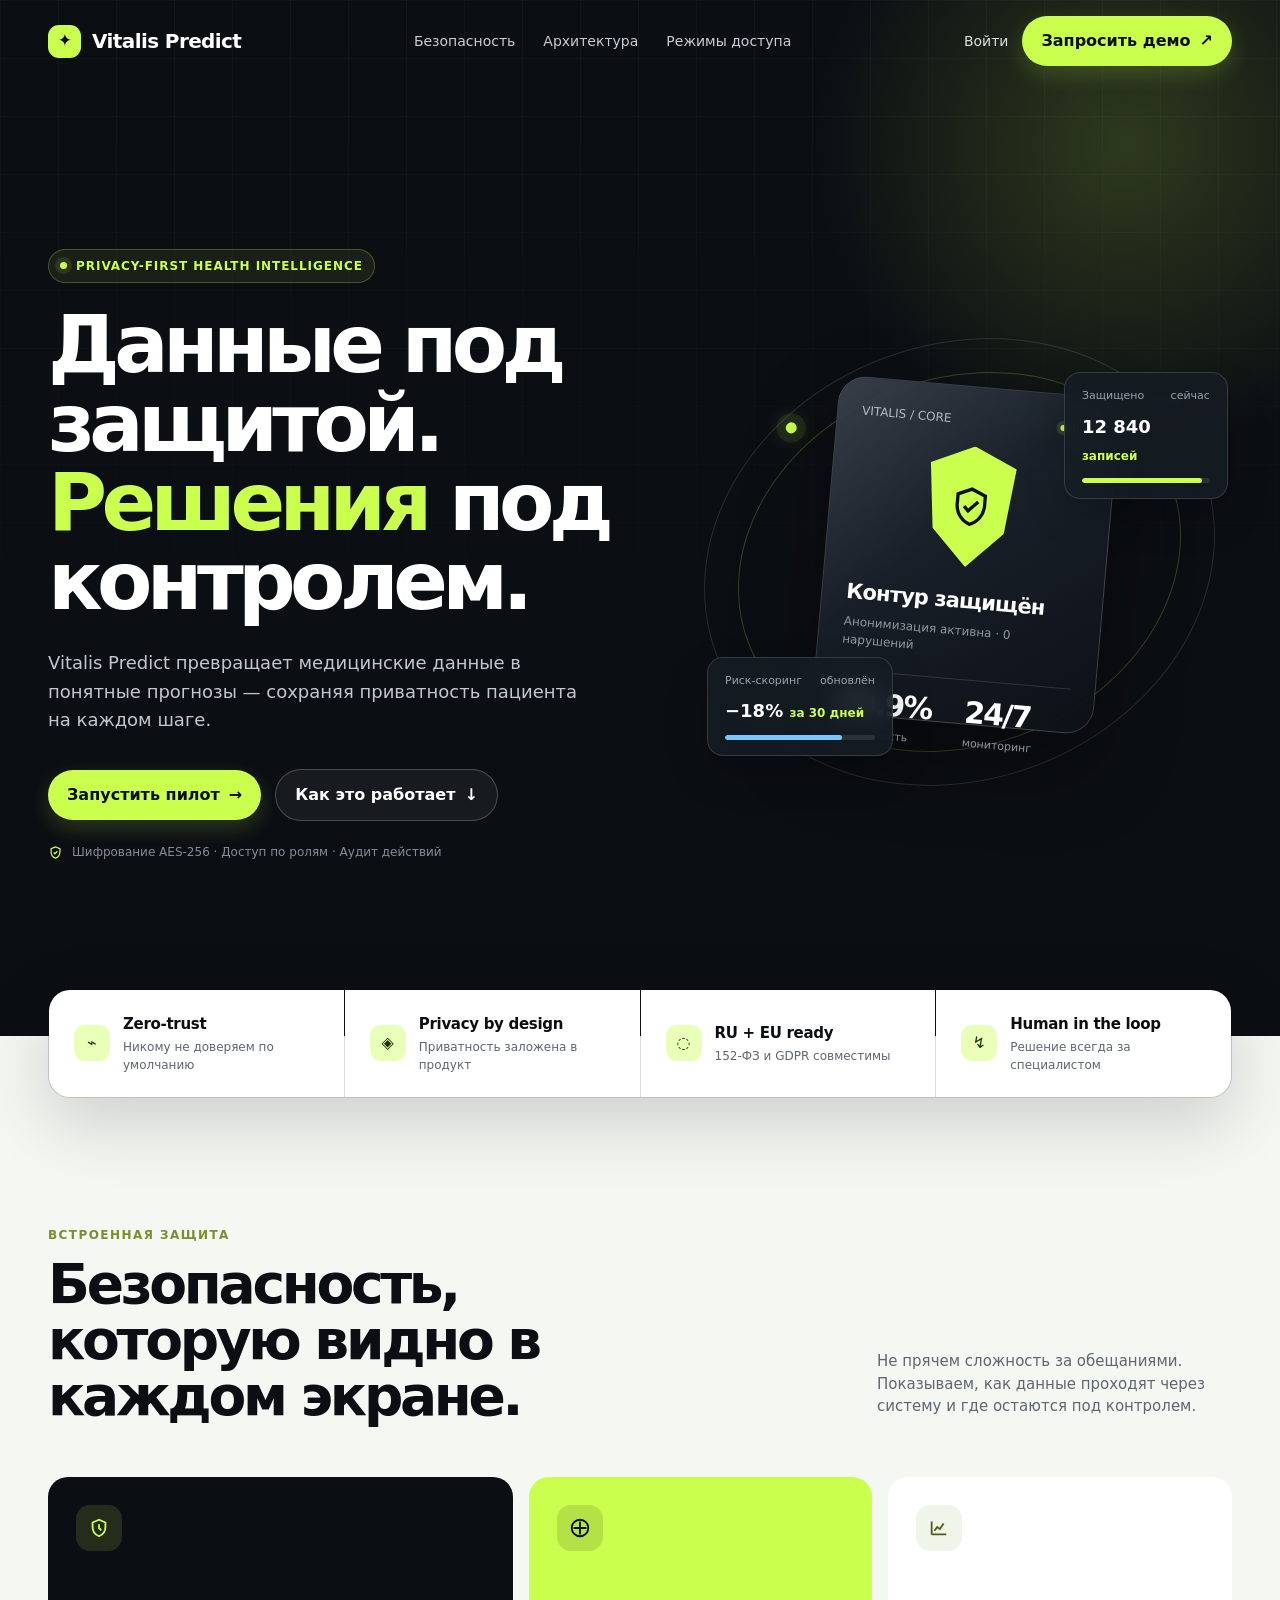
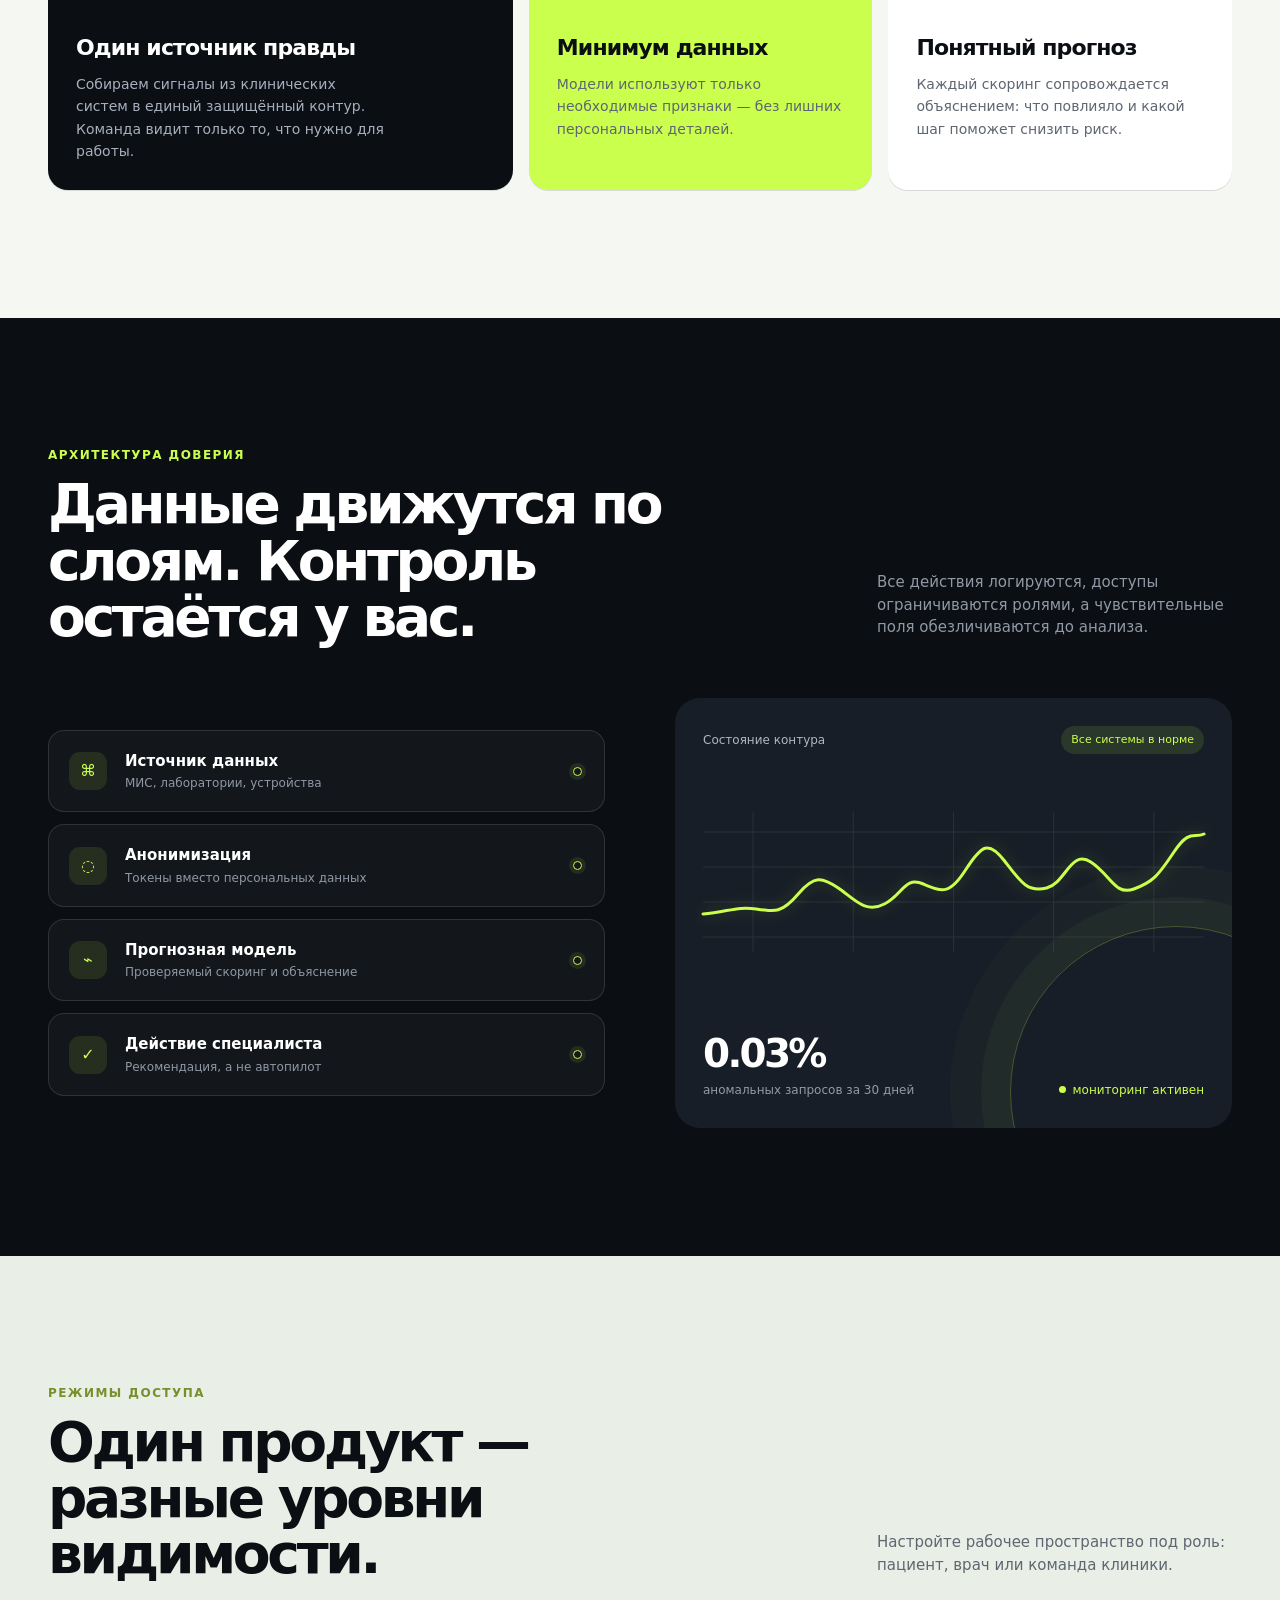
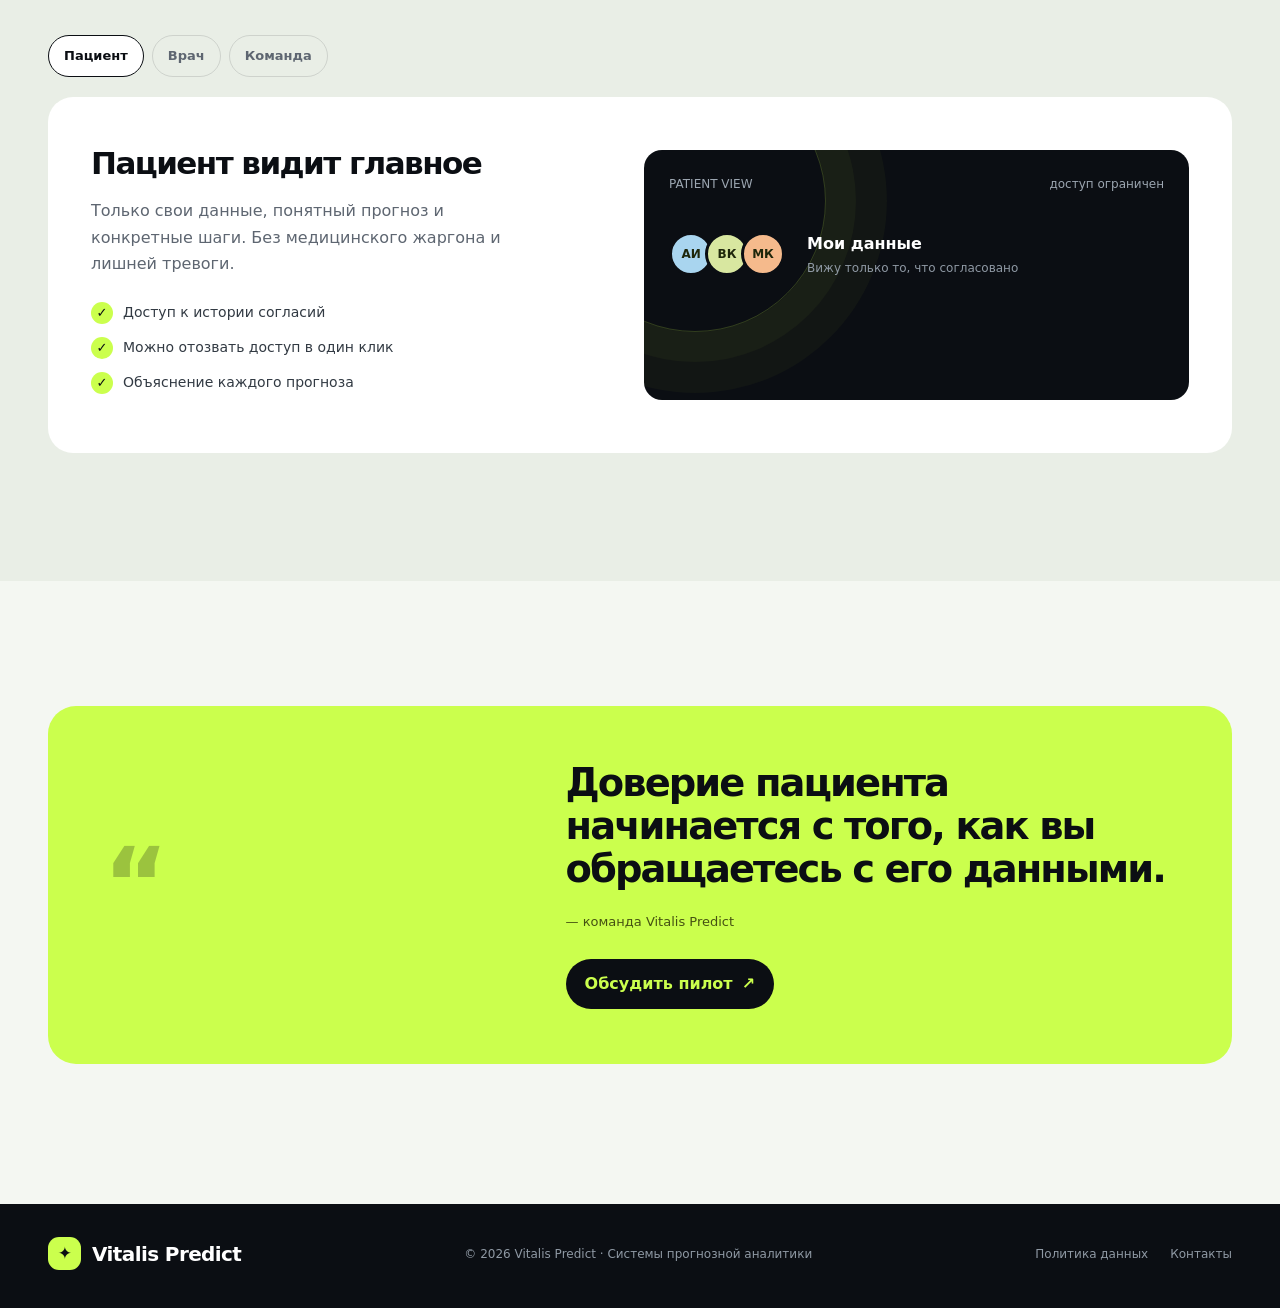
==== commit 2213aad5: "Add files via upload" ====
--- a/index.html
+++ b/index.html
@@ -1,964 +1,316 @@
-<!DOCTYPE html>
-<html lang="ru">
-<head>
-<meta charset="UTF-8">
-<meta name="viewport" content="width=device-width, initial-scale=1.0">
-<title>ПАМЯТКА · Защита личных данных</title>
-<link rel="preconnect" href="https://fonts.googleapis.com">
-<link rel="preconnect" href="https://fonts.gstatic.com" crossorigin>
-<link href="https://fonts.googleapis.com/css2?family=Unbounded:wght@500;700;900&family=Manrope:wght@400;500;600;700;800&family=IBM+Plex+Mono:wght@400;500;600&display=swap" rel="stylesheet">
-<script src="https://unpkg.com/lucide@latest"></script>
-<style>
-/* ============ БАЗА ============ */
-:root{
-  --paper:#F2EFE6;
-  --paper-2:#E9E5D8;
-  --ink:#161309;
-  --ink-soft:#4A4638;
-  --accent:#E03A1F;
-  --green:#1E7A46;
-  --line:rgba(22,19,9,.18);
-  --line-strong:rgba(22,19,9,.85);
-  --font-display:'Unbounded',sans-serif;
-  --font-body:'Manrope',sans-serif;
-  --font-mono:'IBM Plex Mono',monospace;
-}
-*{margin:0;padding:0;box-sizing:border-box}
-html{scroll-behavior:smooth;scroll-padding-top:90px}
-body{
-  background:var(--paper);
-  color:var(--ink);
-  font-family:var(--font-body);
-  font-size:17px;
-  line-height:1.6;
-  -webkit-font-smoothing:antialiased;
-  overflow-x:hidden;
-}
-/* лёгкое бумажное зерно */
-body::before{
-  content:'';position:fixed;inset:0;pointer-events:none;z-index:9997;opacity:.5;
-  background-image:url("data:image/svg+xml,%3Csvg xmlns='http://www.w3.org/2000/svg' width='140' height='140'%3E%3Cfilter id='n'%3E%3CfeTurbulence type='fractalNoise' baseFrequency='0.9' numOctaves='2'/%3E%3CfeColorMatrix values='0 0 0 0 0 0 0 0 0 0 0 0 0 0 0 0 0 0 0.035 0'/%3E%3C/filter%3E%3Crect width='140' height='140' filter='url(%23n)'/%3E%3C/svg%3E");
-}
-::selection{background:var(--accent);color:var(--paper)}
-::-webkit-scrollbar{width:11px}
-::-webkit-scrollbar-track{background:var(--paper)}
-::-webkit-scrollbar-thumb{background:var(--ink);border:3px solid var(--paper)}
-img{max-width:100%;display:block}
-a{color:inherit}
-button{font-family:inherit;cursor:pointer}
-
-.wrap{max-width:1280px;margin:0 auto;padding:0 clamp(18px,4vw,48px)}
-.mono{font-family:var(--font-mono)}
-i[data-lucide]{width:1em;height:1em}
-
-/* прогресс чтения */
-#readbar{position:fixed;top:0;left:0;height:3px;width:0;background:var(--accent);z-index:10000}
-
-/* ============ ШАПКА ============ */
-header{
-  position:fixed;top:0;left:0;right:0;z-index:9000;
-  border-bottom:1px solid var(--line);
-  background:rgba(242,239,230,.86);backdrop-filter:blur(10px);
-  transition:box-shadow .3s;
-}
-header.scrolled{box-shadow:0 1px 0 var(--line-strong)}
-.header-in{
-  max-width:1280px;margin:0 auto;padding:14px clamp(18px,4vw,48px);
-  display:flex;align-items:center;gap:26px;
-}
-.logo{font-family:var(--font-mono);font-weight:600;font-size:14px;letter-spacing:.04em;display:flex;align-items:center;gap:10px;white-space:nowrap}
-.logo .box{width:26px;height:26px;border:2px solid var(--ink);display:grid;place-items:center}
-.logo .box i{width:14px;height:14px}
-nav{display:flex;gap:4px;margin-left:auto}
-nav a{
-  font-family:var(--font-mono);font-size:12.5px;text-decoration:none;
-  padding:7px 12px;border:1px solid transparent;transition:.2s;letter-spacing:.03em;
-}
-nav a:hover{border-color:var(--ink);background:var(--ink);color:var(--paper)}
-.status{font-family:var(--font-mono);font-size:12px;display:flex;align-items:center;gap:8px;white-space:nowrap;border-left:1px solid var(--line);padding-left:20px}
-.dot{width:8px;height:8px;border-radius:50%;background:var(--green);animation:pulse 1.6s infinite}
-@keyframes pulse{0%,100%{opacity:1}50%{opacity:.25}}
-@media(max-width:960px){nav{display:none}}
-@media(max-width:600px){.status span.lbl{display:none}}
-
-/* ============ HERO ============ */
-.hero{padding:clamp(120px,16vh,170px) 0 0;position:relative}
-.hero-meta{display:flex;justify-content:space-between;gap:16px;font-family:var(--font-mono);font-size:12.5px;color:var(--ink-soft);border-bottom:1px solid var(--line);padding-bottom:14px;flex-wrap:wrap}
-.hero-grid{display:grid;grid-template-columns:1.25fr .75fr;gap:40px;align-items:end;padding:clamp(30px,5vh,60px) 0 clamp(40px,6vh,70px)}
-@media(max-width:900px){.hero-grid{grid-template-columns:1fr}}
-h1{
-  font-family:var(--font-display);font-weight:900;
-  font-size:clamp(44px,8.2vw,112px);
-  line-height:1.02;letter-spacing:-.01em;text-transform:uppercase;
-}
-h1 .outline{color:transparent;-webkit-text-stroke:2px var(--ink)}
-h1 .accent-line{color:var(--accent)}
-.caret{display:inline-block;width:.55em;height:.9em;background:var(--accent);vertical-align:baseline;transform:translateY(.1em);animation:blink 1s steps(1) infinite}
-@keyframes blink{50%{opacity:0}}
-.hero-sub{max-width:520px;margin-top:26px;font-size:clamp(16px,1.4vw,19px);color:var(--ink-soft);font-weight:500}
-.hero-sub b{color:var(--ink)}
-.hero-cta{margin-top:30px;display:flex;gap:12px;flex-wrap:wrap}
-.btn{
-  font-family:var(--font-mono);font-size:13.5px;font-weight:600;letter-spacing:.03em;
-  padding:15px 26px;border:2px solid var(--ink);background:var(--ink);color:var(--paper);
-  text-decoration:none;display:inline-flex;align-items:center;gap:10px;transition:.2s;
-}
-.btn:hover{background:var(--accent);border-color:var(--accent);transform:translate(-2px,-2px);box-shadow:4px 4px 0 var(--ink)}
-.btn.ghost{background:transparent;color:var(--ink)}
-.btn.ghost:hover{background:var(--ink);color:var(--paper);box-shadow:4px 4px 0 var(--accent)}
-.btn i{width:16px;height:16px}
-
-/* иллюстрация щита */
-.hero-art{position:relative;display:grid;place-items:center}
-.hero-art svg{width:100%;max-width:440px;height:auto;overflow:visible}
-.spin{animation:spin 40s linear infinite;transform-origin:210px 210px}
-@keyframes spin{to{transform:rotate(360deg)}}
-.spin-rev{animation:spinrev 28s linear infinite;transform-origin:210px 210px}
-@keyframes spinrev{to{transform:rotate(-360deg)}}
-.art-tag{
-  position:absolute;font-family:var(--font-mono);font-size:11px;color:var(--ink-soft);
-  background:var(--paper);padding:2px 8px;border:1px solid var(--line);
-}
-.art-tag.t1{top:6%;right:2%}
-.art-tag.t2{bottom:12%;left:0}
-
-/* статистика */
-.stats{display:flex;flex-wrap:wrap;border-top:2px solid var(--ink)}
-.stat{
-  flex:1 1 240px;padding:26px 26px 30px;border-right:1px solid var(--line);
-  border-bottom:1px solid var(--line);position:relative;
-}
-.stat:last-child{border-right:none}
-.stat .num{
-  font-family:var(--font-display);font-weight:700;font-size:clamp(40px,4.6vw,64px);
-  line-height:1;letter-spacing:-.02em;
-}
-.stat .num em{font-style:normal;color:var(--accent);font-size:.55em}
-.stat p{margin-top:10px;font-size:14.5px;color:var(--ink-soft);max-width:260px;font-weight:500}
-.stat .mono-tag{font-family:var(--font-mono);font-size:11px;color:var(--ink-soft);display:block;margin-bottom:14px}
-
-/* бегущая строка */
-.marquee{
-  background:var(--ink);color:var(--paper);overflow:hidden;
-  border-top:2px solid var(--ink);border-bottom:2px solid var(--ink);
-  padding:13px 0;white-space:nowrap;
-}
-.marquee-track{display:inline-block;animation:marq 26s linear infinite}
-.marquee span{
-  font-family:var(--font-mono);font-size:13.5px;letter-spacing:.08em;text-transform:uppercase;
-  margin:0 26px;display:inline-flex;align-items:center;gap:26px;
-}
-.marquee i{width:10px;height:10px;background:var(--accent);border-radius:50%;flex:none}
-@keyframes marq{to{transform:translateX(-50%)}}
-
-/* ============ СЕКЦИИ ОБЩЕЕ ============ */
-section{padding:clamp(70px,10vh,120px) 0}
-.sec-head{
-  display:flex;align-items:flex-end;justify-content:space-between;gap:30px;
-  border-top:2px solid var(--ink);padding-top:20px;margin-bottom:clamp(36px,5vh,60px);flex-wrap:wrap;
-}
-.sec-label{font-family:var(--font-mono);font-size:13px;letter-spacing:.06em;color:var(--accent);font-weight:600;display:block;margin-bottom:12px}
-.sec-title{font-family:var(--font-display);font-weight:900;font-size:clamp(30px,4.6vw,58px);line-height:1.05;text-transform:uppercase;letter-spacing:-.01em}
-.sec-note{max-width:340px;font-size:15px;color:var(--ink-soft);font-weight:500;padding-bottom:6px}
-
-/* появление при скролле */
-.reveal{opacity:0;transform:translateY(26px);transition:opacity .7s ease,transform .7s ease}
-.reveal.in{opacity:1;transform:none}
-
-/* ============ 01 УГРОЗЫ (аккордеон) ============ */
-.threat-row{border-bottom:1px solid var(--line-strong)}
-.threat-row:first-of-type{border-top:1px solid var(--line-strong)}
-.threat-btn{
-  width:100%;background:none;border:none;text-align:left;
-  display:grid;grid-template-columns:80px 1fr auto;gap:20px;align-items:center;
-  padding:24px 8px;transition:.25s;color:var(--ink);
-}
-.threat-btn:hover{background:var(--paper-2);padding-left:20px}
-.threat-btn .t-num{font-family:var(--font-mono);font-size:14px;color:var(--accent);font-weight:600}
-.threat-btn .t-name{font-family:var(--font-display);font-weight:700;font-size:clamp(18px,2.4vw,28px);text-transform:uppercase;letter-spacing:.01em}
-.threat-btn .t-ico{width:34px;height:34px;border:1.5px solid var(--ink);display:grid;place-items:center;transition:.3s}
-.threat-btn .t-ico i{width:16px;height:16px;transition:.3s}
-.threat-row.open .t-ico{background:var(--accent);border-color:var(--accent);color:var(--paper);transform:rotate(45deg)}
-.threat-body{display:grid;grid-template-rows:0fr;transition:grid-template-rows .45s cubic-bezier(.6,0,.2,1)}
-.threat-row.open .threat-body{grid-template-rows:1fr}
-.threat-body-in{overflow:hidden}
-.threat-content{
-  display:grid;grid-template-columns:80px 1fr 1fr;gap:20px;padding:0 8px 30px;
-}
-@media(max-width:760px){
-  .threat-btn{grid-template-columns:50px 1fr auto}
-  .threat-content{grid-template-columns:1fr;padding-left:50px}
-}
-.threat-desc{font-size:15.5px;color:var(--ink-soft);font-weight:500}
-.threat-defense{border-left:3px solid var(--green);padding:4px 0 4px 18px;font-size:15px}
-.threat-defense .mono-tag{font-family:var(--font-mono);font-size:11px;letter-spacing:.08em;color:var(--green);font-weight:600;display:block;margin-bottom:6px;text-transform:uppercase}
-
-/* ============ 02 ФИШИНГ-СИМУЛЯТОР (тёмный блок) ============ */
-.dark-sec{background:var(--ink);color:var(--paper)}
-.dark-sec .sec-head{border-top-color:var(--paper)}
-.dark-sec .sec-note{color:rgba(242,239,230,.65)}
-.dark-sec .sec-label{color:var(--accent)}
-.game{display:grid;grid-template-columns:1.35fr .65fr;gap:34px;align-items:start}
-@media(max-width:960px){.game{grid-template-columns:1fr}}
-.game-score{
-  display:flex;align-items:center;justify-content:space-between;gap:14px;
-  font-family:var(--font-mono);font-size:13px;margin-bottom:14px;flex-wrap:wrap;
-}
-.game-score .cnt{font-size:15px;font-weight:600}
-.game-score .cnt b{color:var(--accent);font-size:20px}
-.game-btns{display:flex;gap:8px}
-.gbtn{
-  font-family:var(--font-mono);font-size:12px;padding:8px 14px;background:transparent;
-  border:1px solid rgba(242,239,230,.4);color:var(--paper);transition:.2s;letter-spacing:.03em;
-}
-.gbtn:hover{border-color:var(--paper);background:var(--paper);color:var(--ink)}
-/* окно письма */
-.mail{
-  border:1px solid rgba(242,239,230,.35);background:#1E1B11;
-}
-.mail-bar{
-  display:flex;gap:8px;align-items:center;padding:12px 16px;border-bottom:1px solid rgba(242,239,230,.25);
-  font-family:var(--font-mono);font-size:12px;color:rgba(242,239,230,.6);
-}
-.mail-bar .wdots{display:flex;gap:6px}
-.mail-bar .wdots s{width:10px;height:10px;border-radius:50%;background:rgba(242,239,230,.25);text-decoration:none}
-.mail-head{padding:16px 20px;border-bottom:1px dashed rgba(242,239,230,.3);font-size:14px;line-height:2}
-.mail-head .fld{color:rgba(242,239,230,.5);font-family:var(--font-mono);font-size:12px;margin-right:10px}
-.mail-body{padding:26px 22px;font-size:15px;line-height:1.8;position:relative}
-.mail-body p{margin-bottom:16px}
-.attach{
-  display:inline-flex;align-items:center;gap:10px;border:1px solid rgba(242,239,230,.4);
-  padding:10px 16px;font-family:var(--font-mono);font-size:13px;margin-top:6px;
-}
-.attach i{width:16px;height:16px;color:rgba(242,239,230,.7)}
-.hot{
-  position:relative;cursor:pointer;border-bottom:1.5px dashed transparent;transition:.2s;
-  padding:1px 3px;
-}
-.hot:hover{background:rgba(224,58,31,.28);border-bottom-color:var(--accent)}
-.hot.found{
-  background:rgba(224,58,31,.22);border:1.5px dashed var(--accent);
-  cursor:default;animation:foundflash .5s;
-}
-@keyframes foundflash{0%{background:rgba(224,58,31,.7)}100%{background:rgba(224,58,31,.22)}}
-.hot.found::after{
-  content:attr(data-num);position:absolute;top:-11px;right:-11px;
-  width:22px;height:22px;background:var(--accent);color:var(--paper);
-  font-family:var(--font-mono);font-size:12px;font-weight:600;
-  display:grid;place-items:center;border-radius:50%;
-}
-.hot.found:hover{background:rgba(224,58,31,.22)}
-/* тултип реального адреса */
-.realurl{
-  position:absolute;left:0;top:calc(100% + 8px);z-index:50;
-  background:var(--paper);color:var(--ink);font-family:var(--font-mono);font-size:11.5px;
-  padding:7px 11px;border:1px solid var(--ink);white-space:nowrap;opacity:0;
-  pointer-events:none;transition:.2s;box-shadow:4px 4px 0 rgba(0,0,0,.4);
-}
-.realurl b{color:var(--accent)}
-.hot:hover .realurl{opacity:1}
-/* панель разборов */
-.hints-panel{border:1px solid rgba(242,239,230,.35);padding:22px;position:sticky;top:100px}
-.hints-panel h4{font-family:var(--font-mono);font-size:12.5px;letter-spacing:.08em;text-transform:uppercase;margin-bottom:16px;color:rgba(242,239,230,.65)}
-.hint-empty{font-size:14px;color:rgba(242,239,230,.5);font-style:italic}
-.hint-item{
-  display:flex;gap:14px;padding:14px 0;border-top:1px solid rgba(242,239,230,.18);
-  font-size:14px;line-height:1.6;animation:hintIn .4s ease both;
-}
-@keyframes hintIn{from{opacity:0;transform:translateX(14px)}to{opacity:1;transform:none}}
-.hint-item .hn{
-  flex:none;width:24px;height:24px;background:var(--accent);color:var(--paper);
-  font-family:var(--font-mono);font-size:12px;font-weight:600;display:grid;place-items:center;margin-top:2px;
-}
-.hint-item b{display:block;font-size:13px;text-transform:uppercase;font-family:var(--font-mono);letter-spacing:.04em;margin-bottom:3px}
-.win-banner{
-  margin-top:16px;border:2px solid var(--green);color:var(--paper);background:rgba(30,122,70,.25);
-  padding:16px 18px;font-family:var(--font-mono);font-size:13.5px;display:none;align-items:flex-start;gap:12px;
-}
-.win-banner.show{display:flex;animation:hintIn .4s ease}
-.win-banner i{width:20px;height:20px;flex:none;margin-top:1px;color:#5BD69A}
-
-/* ============ 03 ПРАВИЛА ============ */
-.rules{display:grid;grid-template-columns:repeat(12,1fr);gap:0;border-top:1px solid var(--line-strong)}
-.rule{
-  border-bottom:1px solid var(--line-strong);border-right:1px solid var(--line-strong);
-  padding:clamp(24px,3vw,40px);position:relative;overflow:hidden;transition:background .35s,color .35s;
-  display:flex;flex-direction:column;gap:16px;min-height:240px;
-}
-.rule:hover{background:var(--ink);color:var(--paper)}
-.rule:hover .r-num{color:var(--accent)}
-.rule:hover .r-text{color:rgba(242,239,230,.72)}
-.rule:hover .r-big{color:rgba(242,239,230,.08)}
-.rule:hover .r-media img{filter:grayscale(1) contrast(1.1)}
-.r-big{
-  position:absolute;right:6px;bottom:-28px;font-family:var(--font-display);font-weight:900;
-  font-size:150px;line-height:1;color:rgba(22,19,9,.06);pointer-events:none;transition:color .35s;
-}
-.r-num{font-family:var(--font-mono);font-size:13px;color:var(--accent);font-weight:600}
-.r-title{font-family:var(--font-display);font-weight:700;font-size:clamp(19px,1.8vw,24px);text-transform:uppercase;line-height:1.2;max-width:16ch}
-.r-text{font-size:14.5px;color:var(--ink-soft);font-weight:500;max-width:46ch;transition:color .35s}
-.r-media{margin-top:auto}
-.r-media img{width:100%;filter:grayscale(1) contrast(1.05);transition:filter .4s;border:1px solid var(--line)}
-/* фото с «зачёркнутыми» полосами */
-.redacted{position:relative}
-.redacted::before,.redacted::after{
-  content:'';position:absolute;left:8%;right:8%;height:16px;background:var(--ink);z-index:2;
-}
-.redacted::before{top:30%}
-.redacted::after{top:58%;left:20%;right:24%}
-.r-media figcaption{font-family:var(--font-mono);font-size:11px;color:var(--ink-soft);margin-top:8px}
-.rule:hover .r-media figcaption{color:rgba(242,239,230,.6)}
-/* раскладка: асимметричная сетка */
-.rule.c7{grid-column:span 7}
-.rule.c5{grid-column:span 5}
-@media(max-width:860px){.rule.c7,.rule.c5{grid-column:span 12}.r-big{font-size:110px}}
-/* мини-иллюстрация SVG */
-.r-svg{margin-top:auto;width:100%;max-width:190px;align-self:flex-end}
-.rule:hover .r-svg .stroke-main{stroke:var(--paper)}
-
-/* ============ 04 ИНСТРУМЕНТЫ ============ */
-.tools{display:grid;grid-template-columns:1.1fr .9fr;gap:28px;align-items:stretch}
-@media(max-width:960px){.tools{grid-template-columns:1fr}}
-.tool{border:2px solid var(--ink);padding:clamp(24px,3vw,36px);display:flex;flex-direction:column}
-.tool-head{display:flex;justify-content:space-between;align-items:center;margin-bottom:24px;gap:12px}
-.tool-head h3{font-family:var(--font-display);font-weight:700;font-size:clamp(18px,1.7vw,23px);text-transform:uppercase}
-.tool-head .mono-tag{font-family:var(--font-mono);font-size:11px;color:var(--ink-soft);letter-spacing:.06em}
-/* генератор */
-.pw-out{
-  border:1.5px solid var(--ink);background:var(--paper-2);padding:20px 18px;
-  font-family:var(--font-mono);font-size:clamp(15px,1.6vw,19px);font-weight:600;
-  word-break:break-all;min-height:74px;letter-spacing:.02em;line-height:1.5;
-}
-.pw-controls{margin:22px 0}
-.pw-row{display:flex;align-items:center;justify-content:space-between;gap:16px;margin-bottom:16px;font-size:14.5px;font-weight:600}
-.pw-row .val{font-family:var(--font-mono);color:var(--accent);font-weight:600;min-width:2.4em;text-align:right}
-input[type=range]{
-  -webkit-appearance:none;width:100%;height:3px;background:var(--ink);outline:none;margin:6px 0 22px;
-}
-input[type=range]::-webkit-slider-thumb{
-  -webkit-appearance:none;width:22px;height:22px;background:var(--accent);
-  border:2.5px solid var(--ink);cursor:grab;border-radius:0;
-}
-input[type=range]::-moz-range-thumb{width:18px;height:18px;background:var(--accent);border:2.5px solid var(--ink);border-radius:0;cursor:grab}
-.toggles{display:flex;gap:10px;flex-wrap:wrap;margin-bottom:20px}
-.tog{position:relative}
-.tog input{position:absolute;opacity:0}
-.tog span{
-  display:inline-block;font-family:var(--font-mono);font-size:12.5px;padding:8px 14px;
-  border:1.5px solid var(--ink);cursor:pointer;transition:.2s;user-select:none;
-}
-.tog input:checked + span{background:var(--ink);color:var(--paper)}
-.tog input:focus-visible + span{outline:2px solid var(--accent)}
-.meter{margin:18px 0 6px}
-.meter-bar{height:10px;border:1.5px solid var(--ink);position:relative;background:var(--paper-2)}
-.meter-fill{position:absolute;inset:0;width:0%;background:var(--accent);transition:width .4s,background .4s}
-.meter-lbl{display:flex;justify-content:space-between;font-family:var(--font-mono);font-size:12px;margin-top:8px;color:var(--ink-soft)}
-.meter-lbl b{color:var(--ink);text-transform:uppercase;letter-spacing:.05em}
-.pw-actions{margin-top:auto;display:flex;gap:10px;flex-wrap:wrap}
-/* чек-лист */
-.check-list{list-style:none;flex:1}
-.check-list li{border-bottom:1px solid var(--line)}
-.check-list label{display:flex;gap:14px;align-items:flex-start;padding:13px 2px;cursor:pointer;font-size:14.5px;font-weight:500;transition:.15s}
-.check-list label:hover{padding-left:8px}
-.check-list input{position:absolute;opacity:0}
-.cbox{
-  flex:none;width:21px;height:21px;border:2px solid var(--ink);margin-top:2px;position:relative;transition:.2s;
-}
-.check-list input:checked ~ .cbox{background:var(--green);border-color:var(--green)}
-.check-list input:checked ~ .cbox::after{
-  content:'';position:absolute;left:5px;top:1px;width:6px;height:11px;
-  border:solid var(--paper);border-width:0 2.5px 2.5px 0;transform:rotate(45deg);
-}
-.check-list input:checked ~ .ctext{text-decoration:line-through;color:var(--ink-soft)}
-.check-progress{margin-top:20px}
-.cp-lbl{display:flex;justify-content:space-between;font-family:var(--font-mono);font-size:12.5px;margin-bottom:8px}
-.cp-lbl b{color:var(--accent)}
-.cp-bar{height:10px;border:1.5px solid var(--ink);background:var(--paper-2)}
-.cp-fill{height:100%;width:0;background:var(--ink);transition:width .4s,background .4s}
-
-/* ============ 05 ЭКСТРЕННЫЙ ПРОТОКОЛ ============ */
-.emergency{background:var(--accent);color:var(--paper)}
-.emergency .sec-head{border-top-color:var(--paper)}
-.emergency .sec-label{color:var(--paper)}
-.emergency .sec-note{color:rgba(242,239,230,.85)}
-.emg-rows{border-top:1.5px solid var(--paper)}
-.emg-row{
-  display:grid;grid-template-columns:110px 1fr 1.1fr;gap:24px;align-items:baseline;
-  padding:26px 6px;border-bottom:1.5px solid rgba(242,239,230,.5);transition:.25s;
-}
-.emg-row:hover{background:rgba(22,19,9,.14);padding-left:20px}
-.emg-row .e-num{font-family:var(--font-display);font-weight:900;font-size:clamp(26px,3vw,40px);line-height:1}
-.emg-row .e-t{font-family:var(--font-display);font-weight:700;font-size:clamp(16px,1.6vw,21px);text-transform:uppercase;line-height:1.3}
-.emg-row .e-d{font-size:15px;color:rgba(242,239,230,.9);font-weight:500}
-@media(max-width:820px){.emg-row{grid-template-columns:70px 1fr}.emg-row .e-d{grid-column:2}}
-.emg-foot{margin-top:26px;font-family:var(--font-mono);font-size:13px;display:flex;gap:10px;align-items:flex-start;color:rgba(242,239,230,.92)}
-.emg-foot i{width:17px;height:17px;flex:none;margin-top:2px}
-
-/* ============ ФУТЕР ============ */
-footer{background:var(--ink);color:var(--paper);padding:70px 0 34px}
-.foot-big{
-  font-family:var(--font-display);font-weight:900;font-size:clamp(60px,13vw,190px);
-  line-height:.95;text-transform:uppercase;letter-spacing:-.02em;
-  border-bottom:1px solid rgba(242,239,230,.25);padding-bottom:30px;margin-bottom:26px;
-}
-.foot-big em{font-style:normal;color:transparent;-webkit-text-stroke:2px var(--paper)}
-.foot-row{display:flex;justify-content:space-between;gap:20px;flex-wrap:wrap;font-family:var(--font-mono);font-size:12px;color:rgba(242,239,230,.55)}
-.foot-row a{text-decoration:none;border-bottom:1px solid rgba(242,239,230,.35);transition:.2s}
-.foot-row a:hover{color:var(--paper);border-color:var(--paper)}
-.foot-disc{max-width:560px;font-size:12.5px;line-height:1.7;margin-top:22px;color:rgba(242,239,230,.45);font-family:var(--font-mono)}
-
-/* ============ TOAST ============ */
-#toast{
-  position:fixed;bottom:28px;left:50%;transform:translate(-50%,90px);z-index:10001;
-  background:var(--ink);color:var(--paper);font-family:var(--font-mono);font-size:13.5px;
-  padding:14px 24px;border:1.5px solid var(--paper);box-shadow:5px 5px 0 var(--accent);
-  transition:transform .35s cubic-bezier(.3,1.4,.5,1);display:flex;gap:10px;align-items:center;
-}
-#toast.show{transform:translate(-50%,0)}
-#toast i{width:16px;height:16px;color:#5BD69A}
-</style>
-</head>
-<body>
-
-<div id="readbar"></div>
-
-<!-- ШАПКА -->
-<header id="hdr">
-  <div class="header-in">
-    <div class="logo">
-      <span class="box"><i data-lucide="shield"></i></span>
-      SYS://GUARD_ПАМЯТКА
-    </div>
-    <nav>
-      <a href="#threats">01 Угрозы</a>
-      <a href="#phishing">02 Тренажёр</a>
-      <a href="#rules">03 Правила</a>
-      <a href="#tools">04 Инструменты</a>
-      <a href="#emergency">05 Протокол</a>
-    </nav>
-    <div class="status"><span class="dot"></span><span class="lbl">СТАТУС:</span> ЗАЩИЩЁН</div>
-  </div>
-</header>
-
-<!-- HERO -->
-<div class="hero">
-  <div class="wrap">
-    <div class="hero-meta reveal">
-      <span>ДОКУМ. № 001-Щ / ОТКРЫТЫЙ ДОСТУП</span>
-      <span>РЕДАКЦИЯ 2025 · ОБНОВЛЕНО: СЕГОДНЯ</span>
-    </div>
-    <div class="hero-grid">
-      <div>
-        <h1 class="reveal">Твои данные —<br><span class="outline">твои</span> <span class="accent-line">правила<span class="caret"></span></span></h1>
-        <p class="hero-sub reveal">Каждые <b>39 секунд</b> в сети фиксируется атака, и в 9 случаях из 10 она начинается с ошибки человека, а не машины. Эта памятка — ваш личный инструктаж: <b>10 минут чтения</b> против месяцев разбирательств со взломанным аккаунтом.</p>
-        <div class="hero-cta reveal">
-          <a class="btn" href="#phishing"><i data-lucide="crosshair"></i>ПРОЙТИ ТРЕНАЖЁР</a>
-          <a class="btn ghost" href="#rules"><i data-lucide="list"></i>ЧИТАТЬ ПРАВИЛА</a>
-        </div>
-      </div>
-      <div class="hero-art reveal">
-        <svg viewBox="0 0 420 420" fill="none" xmlns="http://www.w3.org/2000/svg" aria-hidden="true">
-          <!-- вращающиеся кольца -->
-          <g class="spin">
-            <circle cx="210" cy="210" r="196" stroke="#161309" stroke-width="1.5" stroke-dasharray="4 10"/>
-            <path d="M210 8 v18 M210 394 v18 M8 210 h18 M394 210 h18" stroke="#E03A1F" stroke-width="3"/>
-          </g>
-          <g class="spin-rev">
-            <circle cx="210" cy="210" r="162" stroke="#161309" stroke-width="1" stroke-dasharray="26 12"/>
-          </g>
-          <circle cx="210" cy="210" r="136" stroke="#161309" stroke-width="1.5"/>
-          <!-- щит -->
-          <path d="M210 100 L292 132 V222 C292 282 258 320 210 340 C162 320 128 282 128 222 V132 Z"
-                fill="#F2EFE6" stroke="#161309" stroke-width="3"/>
-          <path d="M210 100 L292 132 V222 C292 282 258 320 210 340" stroke="#E03A1F" stroke-width="3"/>
-          <!-- замок -->
-          <rect x="178" y="212" width="64" height="52" fill="#161309"/>
-          <path d="M190 212 v-16 a20 20 0 0 1 40 0 v16" stroke="#161309" stroke-width="9"/>
-          <circle cx="210" cy="234" r="6" fill="#E03A1F"/>
-          <path d="M210 240 v12" stroke="#E03A1F" stroke-width="4"/>
-          <!-- размерные линии -->
-          <path d="M292 132 L360 96 M128 132 L60 96" stroke="#161309" stroke-width="1"/>
-          <circle cx="360" cy="96" r="3.5" fill="#161309"/><circle cx="60" cy="96" r="3.5" fill="#161309"/>
-          <path d="M210 356 v28" stroke="#161309" stroke-width="1" stroke-dasharray="3 5"/>
-          <text x="210" y="404" text-anchor="middle" font-family="IBM Plex Mono" font-size="12" fill="#4A4638">SEC-01 / ЩИТ АКТИВЕН</text>
-          <text x="368" y="120" font-family="IBM Plex Mono" font-size="11" fill="#4A4638">A-90°</text>
-        </svg>
-        <span class="art-tag t1">ФИГ. 01 — ПЕРИМЕТР</span>
-        <span class="art-tag t2">ШИФРОВАНИЕ: ВКЛ.</span>
-      </div>
-    </div>
-    <!-- статистика -->
-    <div class="stats reveal">
-      <div class="stat"><span class="mono-tag">/ ФИШИНГ</span><div class="num"><span data-count="90">0</span><em>%</em></div><p>взломов аккаунтов начинаются с фишингового письма или поддельного сайта</p></div>
-      <div class="stat"><span class="mono-tag">/ МАСШТАБ</span><div class="num"><span data-count="39">0</span><em>сек</em></div><p>в среднем проходит между атаками на компьютеры по всему миру</p></div>
-      <div class="stat"><span class="mono-tag">/ ПАРОЛЬ</span><div class="num"><span data-count="12">0</span><em>симв.</em></div><p>минимальная длина, при которой перебор пароля теряет всякий смысл</p></div>
-      <div class="stat"><span class="mono-tag">/ БЭКАПЫ</span><div class="num">3<em>-2</em>-1</div><p>три копии, на двух типах носителей, одна — вне дома. Золотое правило</p></div>
-    </div>
-  </div>
-  <div class="marquee">
-    <div class="marquee-track" id="mq1"></div>
-  </div>
-</div>
-
-<!-- 01 УГРОЗЫ -->
-<section id="threats">
-  <div class="wrap">
-    <div class="sec-head reveal">
-      <div>
-        <span class="sec-label">( 01 — ПРОТИВНИК )</span>
-        <h2 class="sec-title">Знай врага<br>в лицо</h2>
-      </div>
-      <p class="sec-note">Пять главных угроз, о которых должен знать каждый. Нажмите на строку — внутри разбор и способ защиты.</p>
-    </div>
-    <div id="threatList" class="reveal"></div>
-  </div>
-</section>
-
-<!-- 02 ФИШИНГ-ТРЕНАЖЁР -->
-<section id="phishing" class="dark-sec">
-  <div class="wrap">
-    <div class="sec-head reveal">
-      <div>
-        <span class="sec-label">( 02 — ТРЕНАЖЁР )</span>
-        <h2 class="sec-title">Найди фишинг<br>в письме</h2>
-      </div>
-      <p class="sec-note">Перед вами реалистичное мошенническое письмо. В нём спрятано <b style="color:var(--accent)">5 признаков подделки</b> — кликайте по подозрительным местам, чтобы разобрать их.</p>
-    </div>
-    <div class="game reveal">
-      <div>
-        <div class="game-score">
-          <span class="cnt">ПРИЗНАКОВ НАЙДЕНО: <b id="foundCnt">0</b>/5</span>
-          <div class="game-btns">
-            <button class="gbtn" id="showAllBtn">ПОКАЗАТЬ ВСЁ</button>
-            <button class="gbtn" id="resetGameBtn">СБРОС</button>
-          </div>
-        </div>
-        <div class="mail">
-          <div class="mail-bar">
-            <span class="wdots"><s></s><s></s><s></s></span>
-            <span>Входящие — «Служба безопасности»</span>
-          </div>
-          <div class="mail-head">
-            <div><span class="fld">ОТ:</span> <span class="hot" data-h="h1" data-num="1">Служба безопасности Банка &lt;no-reply@<u>paypa1-secure.xyz</u>&gt;</span></div>
-            <div><span class="fld">ТЕМА:</span> <span class="hot" data-h="h3" data-num="3">‼️ СРОЧНО: Ваш счёт будет ЗАБЛОКИРОВАН через 24 часа</span></div>
-          </div>
-          <div class="mail-body">
-            <p><span class="hot" data-h="h2" data-num="2">Уважаемый пользователь!</span></p>
-            <p>Наша система зафиксировала подозрительную активность в вашем аккаунте. Для отмены блокировки необходимо <span class="hot" data-h="h4" data-num="4">подтвердить личность по ссылке: http://paypa1-secure.xyz/login<span class="realurl">реально ведёт на → <b>http://193.22.55.10/steal.php</b></span></span> и ввести логин, пароль и код из СМС.</p>
-            <p>Если вы не выполните это в течение 24 часов, доступ к счёту будет навсегда ограничен.<br>С уважением, отдел безопасности.</p>
-            <span class="hot" data-h="h5" data-num="5"><span class="attach"><i data-lucide="file-warning"></i>Скан_договора.pdf.exe</span></span>
-          </div>
-        </div>
-      </div>
-      <aside class="hints-panel">
-        <h4>// Разбор признаков</h4>
-        <p class="hint-empty" id="hintEmpty">Кликайте по подозрительным фрагментам письма — здесь появится разбор каждого найденного признака.</p>
-        <div id="hintList"></div>
-        <div class="win-banner" id="winBanner">
-          <i data-lucide="badge-check"></i>
-          <span>ОТЛИЧНО. Все 5 признаков найдены. Теперь вы видите фишинг насквозь — это навык, который защищает лучше любого антивируса.</span>
-        </div>
-      </aside>
-    </div>
-  </div>
-</section>
-
-<!-- 03 ПРАВИЛА -->
-<section id="rules">
-  <div class="wrap">
-    <div class="sec-head reveal">
-      <div>
-        <span class="sec-label">( 03 — ПРАВИЛА )</span>
-        <h2 class="sec-title">Восемь правил<br>цифровой гигиены</h2>
-      </div>
-      <p class="sec-note">Базовый протокол личной безопасности. Выполняется один раз — работает годами.</p>
-    </div>
-    <div class="rules reveal">
-
-      <article class="rule c7">
-        <span class="r-num">ПРАВИЛО / 01</span>
-        <h3 class="r-title">Пароль — это ключ, а не замок</h3>
-        <p class="r-text">Никогда не используйте один пароль дважды: утечка на любом «мелком» сайте откроет злоумышленнику почту и банк. Длина от 12 символов, для каждого сервиса — свой. Хранить их надёжнее всего в менеджере паролей: он помнит всё за вас.</p>
-        <svg class="r-svg" viewBox="0 0 200 90" fill="none">
-          <g class="stroke-main" stroke="#161309" stroke-width="2.5">
-            <rect x="10" y="35" width="130" height="26"/>
-            <path d="M24 48 h10 M42 48 h10 M60 48 h10 M78 48 h10 M96 48 h10" stroke-width="3"/>
-            <circle cx="163" cy="48" r="22"/>
-            <path d="M163 34 a14 14 0 0 1 14 14 M163 62 a14 14 0 0 1 -14 -14" stroke="#E03A1F" stroke-width="2.5"/>
-          </g>
-          <circle cx="163" cy="48" r="5" fill="#E03A1F"/>
-        </svg>
-        <span class="r-big">01</span>
-      </article>
-
-      <article class="rule c5">
-        <span class="r-num">ПРАВИЛО / 02</span>
-        <h3 class="r-title">Второй фактор — обязателен</h3>
-        <p class="r-text">Двухфакторная аутентификация блокирует до 99% автоматических атак на аккаунт. Приложение-аутентификатор или аппаратный ключ надёжнее СМС: перехватить их значительно сложнее.</p>
-        <svg class="r-svg" viewBox="0 0 200 90" fill="none">
-          <g class="stroke-main" stroke="#161309" stroke-width="2.5">
-            <rect x="20" y="18" width="70" height="54" rx="6"/>
-            <rect x="34" y="30" width="42" height="16" rx="3"/>
-            <circle cx="46" cy="58" r="4"/><circle cx="64" cy="58" r="4"/>
-          </g>
-          <circle cx="152" cy="45" r="26" stroke="#1E7A46" stroke-width="3"/>
-          <path d="M140 45 l9 9 l16 -18" stroke="#1E7A46" stroke-width="4" fill="none"/>
-        </svg>
-        <span class="r-big">02</span>
-      </article>
-
-      <article class="rule c5">
-        <span class="r-num">ПРАВИЛО / 03</span>
-        <h3 class="r-title">Обновляйтесь без отговорок</h3>
-        <p class="r-text">Каждое обновление закрывает конкретные дыры, о которых уже знают хакеры. Включите автообновление системы, браузера и приложений — «попозже» в мире безопасности означает «никогда».</p>
-        <span class="r-big">03</span>
-      </article>
-
-      <article class="rule c7">
-        <span class="r-num">ПРАВИЛО / 04</span>
-        <h3 class="r-title">Проверяйте адрес, а не логотип</h3>
-        <p class="r-text">Мошенники копируют дизайн сайтов до пикселя, но не могут скопировать домен. Перед вводом пароля читайте адресную строку буква за буквой: <b>sberbank-online.ru</b> и <b>sberbank-onIine.xyz</b> — разные вселенные. Отсутствие «https» и замка — стоп-сигнал.</p>
-        <svg class="r-svg" viewBox="0 0 260 90" fill="none">
-          <g class="stroke-main" stroke="#161309" stroke-width="2">
-            <rect x="8" y="26" width="244" height="38" rx="19"/>
-            <circle cx="34" cy="45" r="9"/>
-            <path d="M34 40 v-4 a5 5 0 0 1 10 0 v4" stroke-width="2.5"/>
-          </g>
-          <text x="54" y="50" font-family="IBM Plex Mono" font-size="13" fill="#161309">https://</text>
-          <text x="128" y="50" font-family="IBM Plex Mono" font-size="13" font-weight="600" fill="#E03A1F">ваш-банк.ru</text>
-        </svg>
-        <span class="r-big">04</span>
-      </article>
-
-      <article class="rule c7">
-        <span class="r-num">ПРАВИЛО / 05</span>
-        <h3 class="r-title">Резервные копии: правило 3-2-1</h3>
-        <p class="r-text">Три копии важных данных, две — на разных носителях, одна — офлайн или в облаке вне дома. Это единственная стопроцентная защита от шифровальщиков: когда копия есть, вымогательство теряет смысл.</p>
-        <span class="r-big">05</span>
-      </article>
-
-      <article class="rule c5">
-        <span class="r-num">ПРАВИЛО / 06</span>
-        <h3 class="r-title">Публичный Wi-Fi — зона риска</h3>
-        <p class="r-text">Открытая сеть в кафе может быть подделкой злоумышленника. Никаких банков и покупок; конфиденциальное — только через VPN. По дороге домой телефон лучше переключить на мобильный интернет.</p>
-        <svg class="r-svg" viewBox="0 0 200 90" fill="none">
-          <g class="stroke-main" stroke="#161309" stroke-width="2.5">
-            <path d="M60 48 a56 56 0 0 1 80 0" fill="none"/>
-            <path d="M74 62 a38 38 0 0 1 52 0" fill="none"/>
-          </g>
-          <circle cx="100" cy="76" r="5" fill="#E03A1F"/>
-          <path d="M150 20 L166 46 H134 Z" stroke="#E03A1F" stroke-width="2.5" fill="none"/>
-          <path d="M150 30 v8 M150 42 v.5" stroke="#E03A1F" stroke-width="3"/>
-        </svg>
-        <span class="r-big">06</span>
-      </article>
-
-      <article class="rule c5">
-        <span class="r-num">ПРАВИЛО / 07</span>
-        <h3 class="r-title">Приложения — только из магазинов</h3>
-        <p class="r-text">«Взломанные» версии и APK из мессенджеров — главный канал троянов. Официальные App Store и Google Play проверяют софт; ссылка «скачать здесь» из письма — почти всегда ловушка.</p>
-        <span class="r-big">07</span>
-      </article>
-
-      <article class="rule c7">
-        <span class="r-num">ПРАВИЛО / 08</span>
-        <h3 class="r-title">Цифровой след в соцсетях</h3>
-        <p class="r-text">Фото документов, билеты, геометки и ответы вида «кличка первой собаки» — это готовые ответы на секретные вопросы и материал для социальной инженерии. Проведите ревизию: приватность профиля, старые посты, доступ приложений.</p>
-        <figure class="r-media">
-          <div class="redacted"><img src="https://picsum.photos/seed/privacy-dossier/720/300.jpg" alt="Цифровой след под грифом секретности" loading="lazy"></div>
-          <figcaption>ФИГ. 08 — ВАШ ПРОФИЛЬ ГЛАЗАМИ ЗЛОУМЫШЛЕННИКА</figcaption>
-        </figure>
-        <span class="r-big">08</span>
-      </article>
-
-    </div>
-  </div>
-</section>
-
-<!-- 04 ИНСТРУМЕНТЫ -->
-<section id="tools" style="background:var(--paper-2)">
-  <div class="wrap">
-    <div class="sec-head reveal">
-      <div>
-        <span class="sec-label">( 04 — ИНСТРУМЕНТЫ )</span>
-        <h2 class="sec-title">Проверьте себя<br>прямо сейчас</h2>
-      </div>
-      <p class="sec-note">Два рабочих инструмента: генератор пароля с оценкой стойкости и чек-лист самодиагностики. Всё считается локально в вашем браузере.</p>
-    </div>
-    <div class="tools reveal">
-
-      <!-- ГЕНЕРАТОР -->
-      <div class="tool">
-        <div class="tool-head">
-          <h3>Генератор паролей</h3>
-          <span class="mono-tag">OFFLINE / БЕЗ ПЕРЕДАЧИ</span>
-        </div>
-        <div class="pw-out" id="pwOut">——</div>
-        <div class="pw-controls">
-          <div class="pw-row"><span>Длина пароля</span><span class="val" id="lenVal">16</span></div>
-          <input type="range" id="lenRange" min="8" max="32" value="16">
-          <div class="toggles">
-            <label class="tog"><input type="checkbox" id="togUpper" checked><span>A–Z</span></label>
-            <label class="tog"><input type="checkbox" id="togLower" checked><span>a–z</span></label>
-            <label class="tog"><input type="checkbox" id="togDigits" checked><span>0–9</span></label>
-            <label class="tog"><input type="checkbox" id="togSymbols" checked><span>!@#$%</span></label>
-          </div>
-          <div class="meter">
-            <div class="meter-bar"><div class="meter-fill" id="meterFill"></div></div>
-            <div class="meter-lbl"><span>ВЗЛОМ ПЕРЕБОРОМ:</span><b id="crackTime">—</b></div>
-          </div>
-        </div>
-        <div class="pw-actions">
-          <button class="btn" id="genBtn"><i data-lucide="refresh-cw"></i>СГЕНЕРИРОВАТЬ</button>
-          <button class="btn ghost" id="copyBtn"><i data-lucide="copy"></i>КОПИРОВАТЬ</button>
-        </div>
-      </div>
-
-      <!-- ЧЕК-ЛИСТ -->
-      <div class="tool">
-        <div class="tool-head">
-          <h3>Чек-лист защиты</h3>
-          <span class="mono-tag">САМОДИАГНОСТИКА</span>
-        </div>
-        <ul class="check-list" id="checkList">
-          <li><label><input type="checkbox"><span class="cbox"></span><span class="ctext">У меня уникальный пароль для каждого важного аккаунта</span></label></li>
-          <li><label><input type="checkbox"><span class="cbox"></span><span class="ctext">Включена двухфакторная аутентификация (приложение или ключ)</span></label></li>
-          <li><label><input type="checkbox"><span class="cbox"></span><span class="ctext">Пароли хранятся в менеджере, а не в заметках и не «в голове»</span></label></li>
-          <li><label><input type="checkbox"><span class="cbox"></span><span class="ctext">Система и браузер обновляются автоматически</span></label></li>
-          <li><label><input type="checkbox"><span class="cbox"></span><span class="ctext">Есть резервная копия важных файлов по правилу 3-2-1</span></label></li>
-          <li><label><input type="checkbox"><span class="cbox"></span><span class="ctext">Я проверяю адрес сайта перед вводом пароля или карты</span></label></li>
-          <li><label><input type="checkbox"><span class="cbox"></span><span class="ctext">Не перехожу по ссылкам из писем и СМС от «банка» и «служб доставки»</span></label></li>
-          <li><label><input type="checkbox"><span class="cbox"></span><span class="ctext">Разрешил доступ к гео, контактам и микрофону только нужным приложениям</span></label></li>
-        </ul>
-        <div class="check-progress">
-          <div class="cp-lbl"><span>УРОВЕНЬ ЗАЩИТЫ:</span><b id="cpStatus">ЗОНА РИСКА</b></div>
-          <div class="cp-bar"><div class="cp-fill" id="cpFill"></div></div>
-        </div>
-      </div>
-
-    </div>
-  </div>
-</section>
-
-<!-- 05 ЭКСТРЕННЫЙ ПРОТОКОЛ -->
-<section id="emergency" class="emergency">
-  <div class="wrap">
-    <div class="sec-head reveal">
-      <div>
-        <span class="sec-label">( 05 — ПРОТОКОЛ «КРАСНЫЙ ЩИТ» )</span>
-        <h2 class="sec-title">Если вас<br>взломали</h2>
-      </div>
-      <p class="sec-note">Действуйте по порядку и не паникуйте. Первые минуты дороже недель разбирательств.</p>
-    </div>
-    <div class="emg-rows reveal">
-      <div class="emg-row"><span class="e-num">01</span><span class="e-t">Отключитесь от сети</span><span class="e-d">Авиарежим на телефоне, выдерните кабель на компьютере — не дайте злоумышленнику продолжить сессию.</span></div>
-      <div class="emg-row"><span class="e-num">02</span><span class="e-t">Смените пароли с другого устройства</span><span class="e-d">Почта — в первую очередь: она ключ ко всем остальным аккаунтам через «восстановление доступа».</span></div>
-      <div class="emg-row"><span class="e-num">03</span><span class="e-t">Завершите все сессии</span><span class="e-d">В настройках безопасности каждого сервиса нажмите «Выйти со всех устройств» и проверьте посторонние привязанные приложения.</span></div>
-      <div class="emg-row"><span class="e-num">04</span><span class="e-t">Позвоните в банк</span><span class="e-d">При подозрении на финансовые операции — заблокируйте карты и оспорьте списания. Номер — только с обратной стороны карты или с официального сайта.</span></div>
-      <div class="emg-row"><span class="e-num">05</span><span class="e-t">Сообщите в киберполицию</span><span class="e-d">Заявление можно подать онлайн через сайт МВД или лично. Сохраните скриншоты, переписку и номера — это доказательства.</span></div>
-      <div class="emg-row"><span class="e-num">06</span><span class="e-t">Проверьте устройства</span><span class="e-d">Полное сканирование антивирусом, обновление системы, ревизия новых приложений и расширений браузера.</span></div>
-    </div>
-    <p class="emg-foot reveal"><i data-lucide="info"></i>Никогда не переводите деньги «для разблокировки» и не сообщайте коды из СМС даже «сотрудникам банка» — настоящие сотрудники их никогда не спрашивают.</p>
-  </div>
-</section>
-
-<!-- ФУТЕР -->
-<footer>
-  <div class="wrap">
-    <div class="foot-big reveal">БДИ<em>.</em></div>
-    <div class="foot-row">
-      <span>SYS://GUARD · ПАМЯТКА № 001-Щ</span>
-      <a href="#threats">НАВЕРХ ↑</a>
-      <span>РЕДАКЦИЯ 2025 / РАСПРОСТРАНЯЕТСЯ СВОБОДНО</span>
-    </div>
-    <p class="foot-disc">Материал носит информационный характер и не заменяет консультацию специалиста по информационной безопасности. Все интерактивные инструменты работают локально в вашем браузере и не отправляют данные на серверы.</p>
-  </div>
-</footer>
-
-<div id="toast"><i data-lucide="check"></i><span id="toastText">Скопировано</span></div>
-
-<script>
-/* ---------- инициализация иконок ---------- */
-lucide.createIcons();
-
-/* ---------- бегущая строка ---------- */
-(function(){
-  const words = ['ФИШИНГ','УТЕЧКИ БАЗ','ВРЕДОНОСНОЕ ПО','СОЦИАЛЬНАЯ ИНЖЕНЕРИЯ','ШИФРОВАЛЬЩИКИ','ПОДДЕЛЬНЫЕ WI-FI','ФЕЙКОВЫЕ ЗВОНКИ','КРАЖА ПАРОЛЕЙ'];
-  const half = words.map(w => `<span>${w}<i></i></span>`).join('');
-  document.getElementById('mq1').innerHTML = half + half; // дублируем для бесшовности
-})();
-
-/* ---------- прогресс чтения + шапка ---------- */
-const readbar = document.getElementById('readbar'), hdr = document.getElementById('hdr');
-addEventListener('scroll', () => {
-  const h = document.documentElement;
-  readbar.style.width = (h.scrollTop / (h.scrollHeight - h.clientHeight) * 100) + '%';
-  hdr.classList.toggle('scrolled', h.scrollTop > 10);
-}, {passive:true});
-
-/* ---------- появление при скролле ---------- */
-const io = new IntersectionObserver(es => es.forEach(e => {
-  if (e.isIntersecting){ e.target.classList.add('in'); io.unobserve(e.target); }
-}), {threshold:.12});
-document.querySelectorAll('.reveal').forEach(el => io.observe(el));
-
-/* ---------- анимация счётчиков ---------- */
-const cio = new IntersectionObserver(es => es.forEach(e => {
-  if (!e.isIntersecting) return;
-  const el = e.target, target = +el.dataset.count, t0 = performance.now();
-  (function tick(t){
-    const p = Math.min((t - t0) / 1400, 1);
-    el.textContent = Math.round(target * (1 - Math.pow(1 - p, 3)));
-    if (p < 1) requestAnimationFrame(tick);
-  })(t0);
-  cio.unobserve(el);
-}), {threshold:.6});
-document.querySelectorAll('[data-count]').forEach(el => cio.observe(el));
-
-/* ---------- 01: угрозы-аккордеон ---------- */
-const THREATS = [
-  {n:'01', name:'Фишинг', icon:'mail-warning',
-   desc:'Поддельные письма, СМС и сайты, которые маскируются под банк, маркетплейс или «Госуслуги». Цель одна — заставить вас ввести пароль или данные карты на странице мошенника.',
-   def:'Проверяйте адрес сайта и отправителя до символа. Не переходите по ссылкам из сообщений — набирайте адрес сайта вручную.'},
-  {n:'02', name:'Социальная инженерия', icon:'phone',
-   desc:'«Сотрудник банка» или «службы безопасности» звонит и убедительно просит код из СМС, перевод «на безопасный счёт» или установку приложения. Давит срочностью и страхом — это главный маркер обмана.',
-   def:'Положите трубку и перезвоните сами по номеру с официального сайта. Настоящий банк никогда не спрашивает коды и не просит переводить деньги.'},
-  {n:'03', name:'Вредоносное ПО', icon:'bug',
-   desc:'Трояны, шпионы и шифровальщики попадают на устройство через «взломанные» программы, вложения и поддельные приложения. Шифровальщик зашифрует ваши файлы и потребует выкуп.',
-   def:'Скачивайте программы только из официальных магазинов, не открывайте вложения .exe и .scr, держите включённым системный защитник.'},
-  {n:'04', name:'Утечки баз данных', icon:'database',
-   desc:'Взламывают не вас, а сервис, которым вы пользуетесь: логины, пароли и телефоны утекают в сеть и используются для подбора к другим вашим аккаунтам.',
-   def:'Уникальный пароль на каждый сервис + 2FA. Проверьте свою почту в базах утечек и сразу меняйте «засвеченные» пароли.'},
-  {n:'05', name:'Поддельный Wi-Fi', icon:'wifi-off',
-   desc:'Свободная сеть в аэропорту с названием «Free_Airport_WiFi» может оказаться точкой доступа злоумышленника: весь ваш трафик — пароли, переписка, платежи — проходит через его руки.',
-   def:'В публичных сетях не заходите в банк и не вводите пароли. Мобильный интернет надёжнее любого общественного Wi-Fi.'}
-];
-document.getElementById('threatList').innerHTML = THREATS.map((t,i) => `
-  <div class="threat-row${i===0?' open':''}">
-    <button class="threat-btn" aria-expanded="${i===0}">
-      <span class="t-num">/${t.n}</span>
-      <span class="t-name">${t.name}</span>
-      <span class="t-ico"><i data-lucide="plus"></i></span>
-    </button>
-    <div class="threat-body"><div class="threat-body-in">
-      <div class="threat-content">
-        <span></span>
-        <p class="threat-desc">${t.desc}</p>
-        <div class="threat-defense"><span class="mono-tag">// Как защититься</span>${t.def}</div>
-      </div>
-    </div></div>
-  </div>`).join('');
-lucide.createIcons();
-document.querySelectorAll('.threat-btn').forEach(btn => btn.addEventListener('click', () => {
-  const row = btn.parentElement, wasOpen = row.classList.contains('open');
-  document.querySelectorAll('.threat-row').forEach(r => { r.classList.remove('open'); r.querySelector('.threat-btn').setAttribute('aria-expanded','false'); });
-  if (!wasOpen){ row.classList.add('open'); btn.setAttribute('aria-expanded','true'); }
-}));
-
-/* ---------- 02: фишинг-тренажёр ---------- */
-const HINTS = {
-  h1:{t:'Поддельный домен', d:'В адресе «paypa1-secure.xyz» единица подменяет букву l, а сам домен не имеет отношения к настоящему банку. Читайте адрес отправителя посимвольно.'},
-  h2:{t:'Обезличенное обращение', d:'Банк знает ваше имя и обращается по нему. «Уважаемый пользователь» — массовая рассылка, которая идёт тысячам адресов.'},
-  h3:{t:'Искусственная срочность', d:'«Через 24 часа заблокируем!» — типичный приём: паника отключает критическое мышление. Любое давление сроками от «сервиса» — повод остановиться и проверить.'},
-  h4:{t:'Ловушка в ссылке', d:'Ссылка ведёт не на сайт банка (наведите курсор — видно реальный IP-адрес), а страница без https. И главное: банк никогда не просит пароль и код из СМС по ссылке из письма.'},
-  h5:{t:'Опасное вложение', d:'«Скан_договора.pdf.exe» — двойное расширение: под видом PDF скрывается исполняемый файл Windows. Такие вложения открывать нельзя никогда.'}
-};
-const found = new Set();
-const foundCnt = document.getElementById('foundCnt');
-const hintList = document.getElementById('hintList');
-const hintEmpty = document.getElementById('hintEmpty');
-const winBanner = document.getElementById('winBanner');
-function findHotspot(h){
-  const el = document.querySelector(`.hot[data-h="${h}"]`);
-  if (!el || found.has(h)) return;
-  found.add(h);
-  el.classList.add('found');
-  const hint = HINTS[h];
-  const li = document.createElement('div');
-  li.className = 'hint-item';
-  li.innerHTML = `<span class="hn">${el.dataset.num}</span><span><b>${hint.t}</b>${hint.d}</span>`;
-  hintList.appendChild(li);
-  foundCnt.textContent = found.size;
-  hintEmpty.style.display = 'none';
-  if (found.size === 5) winBanner.classList.add('show');
-}
-document.querySelectorAll('.hot').forEach(el => el.addEventListener('click', () => findHotspot(el.dataset.h)));
-document.getElementById('showAllBtn').addEventListener('click', () => Object.keys(HINTS).forEach(findHotspot));
-document.getElementById('resetGameBtn').addEventListener('click', () => {
-  found.clear();
-  document.querySelectorAll('.hot.found').forEach(el => el.classList.remove('found'));
-  hintList.innerHTML = ''; foundCnt.textContent = 0;
-  hintEmpty.style.display = ''; winBanner.classList.remove('show');
-});
-
-/* ---------- 04: генератор паролей ---------- */
-const SETS = {
-  lower:'abcdefghijkmnopqrstuvwxyz', upper:'ABCDEFGHJKLMNPQRSTUVWXYZ',
-  digits:'23456789', symbols:'!@#$%^&*()-_=+[]{};:,.?/'
-};
-const pwOut = document.getElementById('pwOut');
-const lenRange = document.getElementById('lenRange'), lenVal = document.getElementById('lenVal');
-const meterFill = document.getElementById('meterFill'), crackTime = document.getElementById('crackTime');
-function fmtTime(sec){
-  if (sec < 1) return 'МГНОВЕННО';
-  const units = [[60,'сек'],[3600,'мин'],[86400,'час'],[2592000,'дн'],[31557600,'лет']];
-  if (sec < 60) return Math.round(sec) + ' СЕК';
-  for (let i = 1; i < units.length; i++)
-    if (sec < units[i][0]) return Math.round(sec / units[i-1][0]) + ' ' + units[i-1][1].toUpperCase();
-  const years = sec / 31557600;
-  if (years < 1e6)  return Math.round(years).toLocaleString('ru-RU') + ' ЛЕТ';
-  if (years < 1e9)  return (years/1e6).toFixed(1) + ' МЛН ЛЕТ';
-  if (years < 1e12) return (years/1e9).toFixed(1) + ' МЛРД ЛЕТ';
-  return '≥ ТРИЛЛИОНОВ ЛЕТ';
-}
-function genPassword(){
-  let pool = '';
-  ['upper','lower','digits','symbols'].forEach(k => { if (document.getElementById('tog'+k[0].toUpperCase()+k.slice(1)).checked) pool += SETS[k]; });
-  if (!pool){ pwOut.textContent = '— выберите хотя бы один набор символов'; crackTime.textContent = '—'; meterFill.style.width = '0'; return; }
-  const len = +lenRange.value, buf = new Uint32Array(len);
-  crypto.getRandomValues(buf); // криптографический генератор браузера
-  const pw = Array.from(buf, v => pool[v % pool.length]).join('');
-  pwOut.textContent = pw;
-  // оценка: 10 млрд попыток/сек (мощный ботнет)
-  const entropy = len * Math.log2(pool.length);
-  const sec = Math.pow(2, entropy) / 2 / 1e10;
-  crackTime.textContent = fmtTime(sec);
-  meterFill.style.width = Math.min(entropy / 110 * 100, 100) + '%';
-  meterFill.style.background = entropy < 50 ? 'var(--accent)' : entropy < 80 ? '#C98A00' : 'var(--green)';
-}
-lenRange.addEventListener('input', () => { lenVal.textContent = lenRange.value; genPassword(); });
-['togUpper','togLower','togDigits','togSymbols'].forEach(id => document.getElementById(id).addEventListener('change', genPassword));
-document.getElementById('genBtn').addEventListener('click', genPassword);
-document.getElementById('copyBtn').addEventListener('click', () => {
-  const pw = pwOut.textContent;
-  if (!pw || pw.startsWith('—')) return toast('Сначала сгенерируйте пароль');
-  navigator.clipboard.writeText(pw).then(() => toast('Пароль скопирован в буфер')).catch(() => {
-    const ta = document.createElement('textarea'); ta.value = pw; document.body.appendChild(ta);
-    ta.select(); document.execCommand('copy'); ta.remove(); toast('Пароль скопирован в буфер');
-  });
-});
-genPassword();
-
-/* ---------- 04: чек-лист ---------- */
-const boxes = document.querySelectorAll('#checkList input');
-const cpFill = document.getElementById('cpFill'), cpStatus = document.getElementById('cpStatus');
-boxes.forEach(b => b.addEventListener('change', () => {
-  const done = [...boxes].filter(x => x.checked).length, pct = done / boxes.length * 100;
-  cpFill.style.width = pct + '%';
-  if (done <= 3){ cpFill.style.background = 'var(--accent)'; cpStatus.textContent = 'ЗОНА РИСКА'; cpStatus.style.color = 'var(--accent)'; }
-  else if (done <= 6){ cpFill.style.background = '#C98A00'; cpStatus.textContent = 'СРЕДНИЙ УРОВЕНЬ'; cpStatus.style.color = '#C98A00'; }
-  else { cpFill.style.background = 'var(--green)'; cpStatus.textContent = 'ВЫ ЗАЩИЩЕНЫ'; cpStatus.style.color = 'var(--green)'; }
-}));
-
-/* ---------- toast ---------- */
-const toastEl = document.getElementById('toast'), toastText = document.getElementById('toastText');
-let toastTimer;
-function toast(msg){
-  toastText.textContent = msg;
-  toastEl.classList.add('show');
-  clearTimeout(toastTimer);
-  toastTimer = setTimeout(() => toastEl.classList.remove('show'), 2400);
-}
-</script>
-</body>
-</html>+<!doctype html>
+<html lang="ru">
+<head>
+  <meta charset="utf-8" />
+  <meta name="viewport" content="width=device-width, initial-scale=1" />
+  <meta name="theme-color" content="#0b0e13" />
+  <meta name="description" content="Vitalis Predict — прогнозная аналитика для здоровья с приватностью по умолчанию." />
+  <title>Vitalis Predict — данные под защитой</title>
+  <style>
+    :root {
+      --ink: #0b0e13;
+      --ink-2: #121720;
+      --ink-3: #1b222d;
+      --paper: #f4f7f2;
+      --muted: #a9b0bb;
+      --muted-dark: #5e6671;
+      --lime: #cbff4d;
+      --lime-soft: #e9ffb7;
+      --line: rgba(255,255,255,.12);
+      --line-dark: rgba(11,14,19,.12);
+      --radius-xl: 30px;
+      --radius-lg: 20px;
+      --shadow: 0 24px 70px rgba(9, 13, 18, .17);
+      font-family: Inter, ui-sans-serif, system-ui, -apple-system, BlinkMacSystemFont, "Segoe UI", sans-serif;
+    }
+    * { box-sizing: border-box; }
+    html { scroll-behavior: smooth; }
+    body { margin: 0; color: var(--ink); background: var(--paper); font-size: 16px; line-height: 1.5; }
+    a { color: inherit; text-decoration: none; }
+    button { font: inherit; }
+    .shell { max-width: 1240px; margin: 0 auto; padding: 0 28px; }
+    .topbar { position: absolute; inset: 0 0 auto; z-index: 5; color: #fff; }
+    .nav { display: flex; align-items: center; justify-content: space-between; gap: 24px; height: 82px; }
+    .brand { display: inline-flex; align-items: center; gap: 11px; font-weight: 700; letter-spacing: -.03em; font-size: 20px; }
+    .brand-mark { display: grid; place-items: center; width: 33px; height: 33px; border-radius: 11px; color: var(--ink); background: var(--lime); font-size: 17px; font-weight: 900; }
+    .nav-links { display: flex; align-items: center; gap: 28px; color: #c9ced4; font-size: 14px; }
+    .nav-links a { transition: color .2s ease; }
+    .nav-links a:hover { color: var(--lime); }
+    .nav-actions { display: flex; align-items: center; gap: 14px; }
+    .nav-login { color: #dce0e4; font-size: 14px; }
+    .btn { display: inline-flex; align-items: center; justify-content: center; gap: 9px; border: 0; border-radius: 100px; padding: 13px 19px; cursor: pointer; font-weight: 700; transition: transform .2s ease, background .2s ease, color .2s ease, box-shadow .2s ease; }
+    .btn:hover { transform: translateY(-2px); }
+    .btn-lime { background: var(--lime); color: var(--ink); box-shadow: 0 8px 22px rgba(203,255,77,.18); }
+    .btn-lime:hover { background: #d8ff78; }
+    .btn-ghost { border: 1px solid rgba(255,255,255,.22); color: #fff; background: rgba(255,255,255,.05); }
+    .btn-ghost:hover { background: rgba(255,255,255,.1); }
+    .hero { position: relative; min-height: 780px; overflow: hidden; color: #fff; background: var(--ink); }
+    .hero::before { content: ""; position: absolute; width: 650px; height: 650px; right: -170px; top: -180px; border-radius: 50%; background: radial-gradient(circle, rgba(203,255,77,.18) 0, rgba(203,255,77,0) 68%); pointer-events: none; }
+    .hero::after { content: ""; position: absolute; inset: 0; background-image: linear-gradient(rgba(255,255,255,.032) 1px, transparent 1px), linear-gradient(90deg, rgba(255,255,255,.032) 1px, transparent 1px); background-size: 58px 58px; mask-image: linear-gradient(to bottom, black, transparent 78%); pointer-events: none; }
+    .hero-inner { position: relative; z-index: 1; display: grid; grid-template-columns: minmax(0, 1.05fr) minmax(400px, .95fr); align-items: center; gap: 62px; min-height: 780px; padding-top: 74px; }
+    .eyebrow { display: inline-flex; align-items: center; gap: 9px; margin-bottom: 22px; padding: 7px 11px; border: 1px solid rgba(203,255,77,.25); border-radius: 100px; color: var(--lime); background: rgba(203,255,77,.08); font-size: 12px; font-weight: 800; letter-spacing: .08em; text-transform: uppercase; }
+    .eyebrow-dot { width: 7px; height: 7px; border-radius: 50%; background: var(--lime); box-shadow: 0 0 0 5px rgba(203,255,77,.1); }
+    h1 { max-width: 720px; margin: 0; font-size: clamp(52px, 6.3vw, 88px); line-height: .98; letter-spacing: -.07em; font-weight: 760; }
+    h1 em { color: var(--lime); font-style: normal; }
+    .hero-copy { max-width: 540px; margin: 28px 0 34px; color: #c2c8d0; font-size: 18px; line-height: 1.6; }
+    .hero-actions { display: flex; align-items: center; gap: 14px; flex-wrap: wrap; }
+    .hero-note { display: flex; align-items: center; gap: 9px; margin-top: 22px; color: #858d98; font-size: 12px; }
+    .hero-note svg { color: var(--lime); }
+    .hero-visual { position: relative; min-height: 490px; }
+    .orbit { position: absolute; inset: 34px 12px 20px 0; border: 1px solid rgba(255,255,255,.12); border-radius: 50%; transform: rotate(-21deg); }
+    .orbit::after { content: ""; position: absolute; inset: 33px; border: 1px solid rgba(203,255,77,.22); border-radius: 50%; }
+    .orbit::before { content: ""; position: absolute; width: 11px; height: 11px; top: 26px; left: 28%; border-radius: 50%; background: var(--lime); box-shadow: 0 0 0 9px rgba(203,255,77,.08), 0 0 25px rgba(203,255,77,.65); }
+    .shield-card { position: absolute; left: 50%; top: 50%; z-index: 2; display: flex; flex-direction: column; justify-content: space-between; width: 282px; height: 338px; padding: 24px; border: 1px solid rgba(255,255,255,.16); border-radius: 28px; background: linear-gradient(145deg, rgba(37,46,57,.94), rgba(13,17,23,.94)); box-shadow: 0 35px 80px rgba(0,0,0,.35); transform: translate(-50%, -50%) rotate(5deg); }
+    .shield-card::before { content: ""; position: absolute; inset: 0; border-radius: inherit; background: linear-gradient(135deg, rgba(255,255,255,.09), transparent 42%); pointer-events: none; }
+    .shield-top { display: flex; justify-content: space-between; align-items: center; color: #aeb6c0; font-size: 12px; }
+    .live { display: flex; align-items: center; gap: 6px; color: var(--lime); }
+    .live span { width: 6px; height: 6px; border-radius: 50%; background: var(--lime); box-shadow: 0 0 0 4px rgba(203,255,77,.13); }
+    .shield-icon { display: grid; place-items: center; width: 105px; height: 121px; margin: 17px auto 0; clip-path: polygon(50% 0%, 91% 16%, 84% 70%, 50% 100%, 16% 70%, 9% 16%); background: var(--lime); color: var(--ink); }
+    .shield-icon svg { width: 47px; height: 47px; }
+    .shield-title { margin: 19px 0 4px; font-size: 21px; font-weight: 750; letter-spacing: -.04em; }
+    .shield-subtitle { color: #8e98a4; font-size: 12px; }
+    .shield-stat { display: flex; align-items: end; justify-content: space-between; margin-top: 21px; padding-top: 17px; border-top: 1px solid rgba(255,255,255,.13); }
+    .shield-stat strong { font-size: 30px; line-height: 1; letter-spacing: -.06em; }
+    .shield-stat small { color: #8e98a4; font-size: 11px; }
+    .float-card { position: absolute; z-index: 3; padding: 15px 17px; border: 1px solid rgba(255,255,255,.14); border-radius: 16px; background: rgba(22,28,36,.86); box-shadow: 0 16px 40px rgba(0,0,0,.2); backdrop-filter: blur(12px); }
+    .float-card.one { top: 62px; right: 4px; width: 164px; }
+    .float-card.two { bottom: 44px; left: 8px; width: 186px; }
+    .float-label { display: flex; justify-content: space-between; color: #99a3af; font-size: 11px; }
+    .float-value { margin-top: 8px; color: #fff; font-size: 18px; font-weight: 720; }
+    .float-value span { color: var(--lime); font-size: 12px; font-weight: 600; }
+    .bar { height: 5px; margin-top: 11px; overflow: hidden; border-radius: 99px; background: rgba(255,255,255,.1); }
+    .bar i { display: block; height: 100%; border-radius: inherit; background: var(--lime); }
+    .bar.green i { width: 94%; }
+    .bar.blue i { width: 78%; background: #77c6ff; }
+    .trust-strip { position: relative; z-index: 2; margin-top: -47px; }
+    .trust-inner { display: grid; grid-template-columns: repeat(4, 1fr); gap: 1px; overflow: hidden; border: 1px solid var(--line-dark); border-radius: 22px; background: var(--line-dark); box-shadow: var(--shadow); }
+    .trust-item { display: flex; align-items: center; gap: 13px; padding: 23px 25px; background: #fff; }
+    .trust-icon { display: grid; place-items: center; flex: 0 0 auto; width: 36px; height: 36px; border-radius: 11px; color: #263109; background: var(--lime-soft); }
+    .trust-item strong { display: block; font-size: 15px; letter-spacing: -.02em; }
+    .trust-item span { display: block; margin-top: 2px; color: var(--muted-dark); font-size: 12px; }
+    section { padding: 128px 0; }
+    .section-head { display: flex; align-items: end; justify-content: space-between; gap: 40px; margin-bottom: 53px; }
+    .kicker { color: #78902c; font-size: 12px; font-weight: 800; letter-spacing: .12em; text-transform: uppercase; }
+    h2 { max-width: 660px; margin: 12px 0 0; font-size: clamp(37px, 4.3vw, 59px); line-height: 1.02; letter-spacing: -.06em; }
+    .section-lede { max-width: 355px; margin: 0 0 6px; color: var(--muted-dark); font-size: 15px; }
+    .feature-grid { display: grid; grid-template-columns: 1.15fr .85fr .85fr; gap: 16px; }
+    .feature-card { min-height: 308px; padding: 28px; border-radius: var(--radius-lg); background: #fff; box-shadow: 0 1px 0 var(--line-dark); }
+    .feature-card.accent { color: #fff; background: var(--ink); }
+    .feature-card.lime { background: var(--lime); }
+    .feature-icon { display: grid; place-items: center; width: 46px; height: 46px; margin-bottom: 80px; border-radius: 14px; background: #eff5e9; color: #496117; }
+    .accent .feature-icon { background: rgba(203,255,77,.13); color: var(--lime); }
+    .lime .feature-icon { background: rgba(11,14,19,.12); color: var(--ink); }
+    .feature-card h3 { margin: 0 0 9px; font-size: 22px; letter-spacing: -.04em; }
+    .feature-card p { max-width: 315px; margin: 0; color: var(--muted-dark); font-size: 14px; line-height: 1.6; }
+    .accent p { color: #a7b0bd; }
+    .architecture { color: #fff; background: var(--ink); }
+    .architecture .kicker { color: var(--lime); }
+    .architecture h2 { max-width: 730px; }
+    .architecture .section-lede { color: #9099a5; }
+    .arch-layout { display: grid; grid-template-columns: 1fr 1fr; gap: 70px; align-items: center; }
+    .layers { display: grid; gap: 12px; }
+    .layer { position: relative; display: flex; align-items: center; gap: 18px; padding: 19px 20px; border: 1px solid var(--line); border-radius: 16px; background: rgba(255,255,255,.035); }
+    .layer::after { content: ""; position: absolute; right: 22px; width: 7px; height: 7px; border: 1px solid var(--lime); border-radius: 50%; box-shadow: 0 0 0 4px rgba(203,255,77,.09); }
+    .layer-icon { display: grid; place-items: center; width: 38px; height: 38px; border-radius: 11px; background: rgba(203,255,77,.1); color: var(--lime); }
+    .layer strong { display: block; font-size: 15px; }
+    .layer span { display: block; margin-top: 2px; color: #8f98a4; font-size: 12px; }
+    .arch-card { position: relative; min-height: 430px; padding: 28px; overflow: hidden; border-radius: 25px; background: #171e27; }
+    .arch-card::before { content: ""; position: absolute; width: 330px; height: 330px; right: -110px; bottom: -130px; border: 1px solid rgba(203,255,77,.26); border-radius: 50%; box-shadow: 0 0 0 29px rgba(203,255,77,.035), 0 0 0 60px rgba(203,255,77,.025); }
+    .arch-card-top { display: flex; justify-content: space-between; align-items: center; color: #aeb7c3; font-size: 12px; }
+    .arch-tag { padding: 6px 10px; border-radius: 100px; color: var(--lime); background: rgba(203,255,77,.11); font-size: 11px; }
+    .signal { position: absolute; left: 28px; right: 28px; top: 114px; height: 140px; }
+    .signal svg { width: 100%; height: 100%; overflow: visible; }
+    .signal-line { fill: none; stroke: var(--lime); stroke-width: 3; stroke-linecap: round; stroke-linejoin: round; filter: drop-shadow(0 0 8px rgba(203,255,77,.25)); }
+    .signal-grid { fill: none; stroke: rgba(255,255,255,.08); stroke-width: 1; }
+    .arch-bottom { position: absolute; bottom: 29px; left: 28px; right: 28px; display: flex; align-items: end; justify-content: space-between; }
+    .arch-bottom strong { display: block; font-size: 39px; line-height: 1; letter-spacing: -.07em; }
+    .arch-bottom span { display: block; margin-top: 8px; color: #919ba7; font-size: 12px; }
+    .arch-pulse { display: flex; align-items: center; gap: 7px; color: var(--lime); font-size: 12px; }
+    .arch-pulse i { width: 7px; height: 7px; border-radius: 50%; background: var(--lime); animation: pulse 2s infinite; }
+    @keyframes pulse { 0%,100% { box-shadow: 0 0 0 0 rgba(203,255,77,.4); } 50% { box-shadow: 0 0 0 7px rgba(203,255,77,0); } }
+    .modes { background: #e9eee6; }
+    .mode-tabs { display: flex; gap: 8px; margin-bottom: 20px; }
+    .mode-tab { padding: 10px 15px; border: 1px solid var(--line-dark); border-radius: 100px; color: var(--muted-dark); background: transparent; cursor: pointer; font-size: 13px; font-weight: 700; transition: all .2s ease; }
+    .mode-tab.active, .mode-tab:hover { color: var(--ink); border-color: var(--ink); background: #fff; }
+    .mode-panel { display: grid; grid-template-columns: .95fr 1.05fr; gap: 60px; align-items: center; padding: 43px; border-radius: 25px; background: #fff; }
+    .mode-panel h3 { margin: 0 0 12px; font-size: 31px; letter-spacing: -.05em; }
+    .mode-panel p { max-width: 440px; margin: 0; color: var(--muted-dark); line-height: 1.65; }
+    .mode-points { display: grid; gap: 13px; margin-top: 24px; padding: 0; list-style: none; }
+    .mode-points li { display: flex; align-items: center; gap: 10px; color: #323a43; font-size: 14px; }
+    .check { display: grid; place-items: center; width: 22px; height: 22px; border-radius: 50%; color: var(--ink); background: var(--lime); font-size: 13px; font-weight: 900; }
+    .mode-visual { position: relative; min-height: 250px; padding: 25px; border-radius: 18px; background: var(--ink); color: #fff; overflow: hidden; }
+    .mode-visual::before { content: ""; position: absolute; inset: -80px auto auto -80px; width: 260px; height: 260px; border: 1px solid rgba(203,255,77,.2); border-radius: 50%; box-shadow: 0 0 0 30px rgba(203,255,77,.04), 0 0 0 61px rgba(203,255,77,.03); }
+    .mode-visual-head { position: relative; display: flex; justify-content: space-between; color: #9ca6b1; font-size: 12px; }
+    .mode-visual-content { position: relative; display: flex; align-items: center; gap: 22px; margin-top: 39px; }
+    .avatar-stack { display: flex; }
+    .avatar { display: grid; place-items: center; width: 44px; height: 44px; margin-left: -8px; border: 3px solid var(--ink); border-radius: 50%; color: #1e270b; background: #d8e7a0; font-size: 12px; font-weight: 800; }
+    .avatar:first-child { margin-left: 0; background: #a9d5ef; }
+    .avatar:nth-child(3) { background: #f5ba8c; }
+    .mode-visual-note strong { display: block; font-size: 16px; }
+    .mode-visual-note span { display: block; margin-top: 3px; color: #8f99a4; font-size: 12px; }
+    .quote { padding: 125px 0 140px; }
+    .quote-box { display: grid; grid-template-columns: .8fr 1.2fr; gap: 55px; align-items: center; padding: 55px; border-radius: 28px; background: var(--lime); }
+    .quote-mark { color: rgba(11,14,19,.25); font-size: 100px; font-weight: 900; line-height: .5; }
+    .quote blockquote { margin: 0; font-size: clamp(26px, 3vw, 39px); line-height: 1.13; letter-spacing: -.05em; font-weight: 680; }
+    .quote cite { display: block; margin-top: 21px; color: #455112; font-size: 13px; font-style: normal; }
+    footer { padding: 33px 0 38px; color: #8f99a4; background: var(--ink); font-size: 12px; }
+    .footer-inner { display: flex; align-items: center; justify-content: space-between; gap: 25px; }
+    .footer-brand { color: #fff; }
+    .footer-links { display: flex; gap: 22px; }
+    .footer-links a:hover { color: var(--lime); }
+    @media (max-width: 930px) {
+      .nav-links { display: none; }
+      .hero-inner, .arch-layout, .mode-panel, .quote-box { grid-template-columns: 1fr; }
+      .hero-inner { padding-top: 122px; gap: 12px; }
+      .hero { min-height: auto; }
+      .hero-inner { min-height: auto; padding-bottom: 100px; }
+      .hero-visual { min-height: 480px; }
+      .section-head { display: block; }
+      .section-lede { margin-top: 20px; }
+      .feature-grid { grid-template-columns: 1fr 1fr; }
+      .feature-card:first-child { grid-column: span 2; }
+      .mode-panel { gap: 36px; }
+      .quote-box { gap: 18px; padding: 40px; }
+      .quote-mark { font-size: 70px; }
+    }
+    @media (max-width: 620px) {
+      .shell { padding: 0 18px; }
+      .nav { height: 70px; }
+      .nav-login { display: none; }
+      .nav-actions .btn { padding: 10px 14px; font-size: 13px; }
+      h1 { font-size: 53px; }
+      .hero-copy { font-size: 16px; }
+      .hero-visual { min-height: 410px; transform: scale(.9); transform-origin: left top; width: 111%; margin-bottom: -38px; }
+      section { padding: 87px 0; }
+      .trust-inner { grid-template-columns: 1fr 1fr; }
+      .trust-item { padding: 17px 14px; }
+      .trust-item strong { font-size: 13px; }
+      .trust-item span { font-size: 11px; }
+      .feature-grid { grid-template-columns: 1fr; }
+      .feature-card:first-child { grid-column: auto; }
+      .feature-card { min-height: 240px; }
+      .feature-icon { margin-bottom: 53px; }
+      .mode-tabs { overflow-x: auto; padding-bottom: 3px; }
+      .mode-tab { white-space: nowrap; }
+      .mode-panel { padding: 25px; }
+      .mode-visual { min-height: 230px; }
+      .quote { padding: 85px 0; }
+      .quote-box { padding: 30px; }
+      .footer-inner { align-items: start; flex-direction: column; }
+    }
+  </style>
+</head>
+<body>
+  <header class="topbar">
+    <div class="shell nav">
+      <a href="#top" class="brand"><span class="brand-mark">✦</span> Vitalis Predict</a>
+      <nav class="nav-links" aria-label="Основная навигация">
+        <a href="#security">Безопасность</a>
+        <a href="#architecture">Архитектура</a>
+        <a href="#modes">Режимы доступа</a>
+      </nav>
+      <div class="nav-actions">
+        <a class="nav-login" href="#contact">Войти</a>
+        <a class="btn btn-lime" href="#contact">Запросить демо <span aria-hidden="true">↗</span></a>
+      </div>
+    </div>
+  </header>
+
+  <main id="top">
+    <section class="hero">
+      <div class="shell hero-inner">
+        <div>
+          <div class="eyebrow"><span class="eyebrow-dot"></span> Privacy-first health intelligence</div>
+          <h1>Данные под защитой.<br /><em>Решения</em> под контролем.</h1>
+          <p class="hero-copy">Vitalis Predict превращает медицинские данные в понятные прогнозы — сохраняя приватность пациента на каждом шаге.</p>
+          <div class="hero-actions">
+            <a class="btn btn-lime" href="#contact">Запустить пилот <span aria-hidden="true">→</span></a>
+            <a class="btn btn-ghost" href="#security">Как это работает <span aria-hidden="true">↓</span></a>
+          </div>
+          <div class="hero-note"><svg width="15" height="15" viewBox="0 0 24 24" fill="none" stroke="currentColor" stroke-width="2"><path d="M12 3 5 6v5c0 4.7 2.9 8.5 7 10 4.1-1.5 7-5.3 7-10V6l-7-3Z"/><path d="m9 12 2 2 4-4"/></svg> Шифрование AES-256 · Доступ по ролям · Аудит действий</div>
+        </div>
+        <div class="hero-visual" aria-label="Визуализация защищённого профиля">
+          <div class="orbit"></div>
+          <div class="float-card one"><div class="float-label"><span>Защищено</span><span>сейчас</span></div><div class="float-value">12 840 <span>записей</span></div><div class="bar green"><i></i></div></div>
+          <div class="float-card two"><div class="float-label"><span>Риск-скоринг</span><span>обновлён</span></div><div class="float-value">−18% <span>за 30 дней</span></div><div class="bar blue"><i></i></div></div>
+          <div class="shield-card">
+            <div class="shield-top"><span>VITALIS / CORE</span><span class="live"><span></span> live</span></div>
+            <div>
+              <div class="shield-icon"><svg viewBox="0 0 24 24" fill="none" stroke="currentColor" stroke-width="1.7"><path d="M12 3 5 6v5c0 4.7 2.9 8.5 7 10 4.1-1.5 7-5.3 7-10V6l-7-3Z"/><path d="m8.6 12 2.2 2.2 4.8-5"/></svg></div>
+              <div class="shield-title">Контур защищён</div>
+              <div class="shield-subtitle">Анонимизация активна · 0 нарушений</div>
+            </div>
+            <div class="shield-stat"><div><strong>99.9%</strong><small> доступность</small></div><div><strong>24/7</strong><small> мониторинг</small></div></div>
+          </div>
+        </div>
+      </div>
+    </section>
+
+    <div class="shell trust-strip" id="security">
+      <div class="trust-inner">
+        <div class="trust-item"><div class="trust-icon">⌁</div><div><strong>Zero-trust</strong><span>Никому не доверяем по умолчанию</span></div></div>
+        <div class="trust-item"><div class="trust-icon">◈</div><div><strong>Privacy by design</strong><span>Приватность заложена в продукт</span></div></div>
+        <div class="trust-item"><div class="trust-icon">◌</div><div><strong>RU + EU ready</strong><span>152-ФЗ и GDPR совместимы</span></div></div>
+        <div class="trust-item"><div class="trust-icon">↯</div><div><strong>Human in the loop</strong><span>Решение всегда за специалистом</span></div></div>
+      </div>
+    </div>
+
+    <section>
+      <div class="shell">
+        <div class="section-head"><div><div class="kicker">Встроенная защита</div><h2>Безопасность, которую видно в каждом экране.</h2></div><p class="section-lede">Не прячем сложность за обещаниями. Показываем, как данные проходят через систему и где остаются под контролем.</p></div>
+        <div class="feature-grid">
+          <article class="feature-card accent"><div class="feature-icon"><svg width="22" height="22" viewBox="0 0 24 24" fill="none" stroke="currentColor" stroke-width="2"><path d="M12 3 5 6v5c0 4.7 2.9 8.5 7 10 4.1-1.5 7-5.3 7-10V6l-7-3Z"/><path d="M12 8v4l2.5 2.5"/></svg></div><h3>Один источник правды</h3><p>Собираем сигналы из клинических систем в единый защищённый контур. Команда видит только то, что нужно для работы.</p></article>
+          <article class="feature-card lime"><div class="feature-icon"><svg width="22" height="22" viewBox="0 0 24 24" fill="none" stroke="currentColor" stroke-width="2"><path d="M5 12h14M12 5v14"/><circle cx="12" cy="12" r="9"/></svg></div><h3>Минимум данных</h3><p>Модели используют только необходимые признаки — без лишних персональных деталей.</p></article>
+          <article class="feature-card"><div class="feature-icon"><svg width="22" height="22" viewBox="0 0 24 24" fill="none" stroke="currentColor" stroke-width="2"><path d="M4 19V5M4 19h16"/><path d="m7 15 3-4 3 2 4-6"/></svg></div><h3>Понятный прогноз</h3><p>Каждый скоринг сопровождается объяснением: что повлияло и какой шаг поможет снизить риск.</p></article>
+        </div>
+      </div>
+    </section>
+
+    <section class="architecture" id="architecture">
+      <div class="shell">
+        <div class="section-head"><div><div class="kicker">Архитектура доверия</div><h2>Данные движутся по слоям. Контроль остаётся у вас.</h2></div><p class="section-lede">Все действия логируются, доступы ограничиваются ролями, а чувствительные поля обезличиваются до анализа.</p></div>
+        <div class="arch-layout">
+          <div class="layers">
+            <div class="layer"><div class="layer-icon">⌘</div><div><strong>Источник данных</strong><span>МИС, лаборатории, устройства</span></div></div>
+            <div class="layer"><div class="layer-icon">◌</div><div><strong>Анонимизация</strong><span>Токены вместо персональных данных</span></div></div>
+            <div class="layer"><div class="layer-icon">⌁</div><div><strong>Прогнозная модель</strong><span>Проверяемый скоринг и объяснение</span></div></div>
+            <div class="layer"><div class="layer-icon">✓</div><div><strong>Действие специалиста</strong><span>Рекомендация, а не автопилот</span></div></div>
+          </div>
+          <div class="arch-card"><div class="arch-card-top"><span>Состояние контура</span><span class="arch-tag">Все системы в норме</span></div><div class="signal"><svg viewBox="0 0 500 140" preserveAspectRatio="none"><path class="signal-grid" d="M0 20H500M0 55H500M0 90H500M0 125H500M50 0V140M150 0V140M250 0V140M350 0V140M450 0V140"/><path class="signal-line" d="M0 102 C25 100 34 94 53 97 S79 101 95 82 S119 65 135 76 S162 102 181 92 S201 64 220 72 S246 83 262 58 S285 28 301 49 S324 81 343 76 S367 37 387 50 S411 84 430 77 S454 64 470 40 S490 27 500 22"/></svg></div><div class="arch-bottom"><div><strong>0.03%</strong><span>аномальных запросов за 30 дней</span></div><div class="arch-pulse"><i></i> мониторинг активен</div></div></div>
+        </div>
+      </div>
+    </section>
+
+    <section class="modes" id="modes">
+      <div class="shell"><div class="section-head"><div><div class="kicker">Режимы доступа</div><h2>Один продукт — разные уровни видимости.</h2></div><p class="section-lede">Настройте рабочее пространство под роль: пациент, врач или команда клиники.</p></div>
+        <div class="mode-tabs" role="tablist"><button class="mode-tab active" data-mode="patient" role="tab">Пациент</button><button class="mode-tab" data-mode="doctor" role="tab">Врач</button><button class="mode-tab" data-mode="team" role="tab">Команда</button></div>
+        <div class="mode-panel"><div><h3 id="mode-title">Пациент видит главное</h3><p id="mode-description">Только свои данные, понятный прогноз и конкретные шаги. Без медицинского жаргона и лишней тревоги.</p><ul class="mode-points" id="mode-points"><li><span class="check">✓</span> Доступ к истории согласий</li><li><span class="check">✓</span> Можно отозвать доступ в один клик</li><li><span class="check">✓</span> Объяснение каждого прогноза</li></ul></div><div class="mode-visual"><div class="mode-visual-head"><span id="mode-label">PATIENT VIEW</span><span>доступ ограничен</span></div><div class="mode-visual-content"><div class="avatar-stack"><div class="avatar">АИ</div><div class="avatar">ВК</div><div class="avatar">МК</div></div><div class="mode-visual-note"><strong id="mode-note">Мои данные</strong><span id="mode-subnote">Вижу только то, что согласовано</span></div></div></div></div>
+      </div>
+    </section>
+
+    <section class="quote" id="contact"><div class="shell"><div class="quote-box"><div class="quote-mark">“</div><div><blockquote>Доверие пациента начинается с того, как вы обращаетесь с его данными.</blockquote><cite>— команда Vitalis Predict</cite><div style="margin-top:28px"><a class="btn" style="background:var(--ink);color:var(--lime)" href="mailto:hello@vitalis.predict">Обсудить пилот <span>↗</span></a></div></div></div></div></section>
+  </main>
+
+  <footer><div class="shell footer-inner"><a href="#top" class="brand footer-brand"><span class="brand-mark">✦</span> Vitalis Predict</a><div>© 2026 Vitalis Predict · Системы прогнозной аналитики</div><div class="footer-links"><a href="#security">Политика данных</a><a href="#contact">Контакты</a></div></div></footer>
+
+  <script>
+    const modes = {
+      patient: { title: 'Пациент видит главное', description: 'Только свои данные, понятный прогноз и конкретные шаги. Без медицинского жаргона и лишней тревоги.', points: ['Доступ к истории согласий', 'Можно отозвать доступ в один клик', 'Объяснение каждого прогноза'], label: 'PATIENT VIEW', note: 'Мои данные', subnote: 'Вижу только то, что согласовано' },
+      doctor: { title: 'Врач видит контекст', description: 'Полная клиническая картина в рамках роли: сигналы риска, история изменений и подсказки для следующего разговора.', points: ['Контекст без лишних персональных полей', 'Приоритеты для следующего визита', 'Аудит каждого обращения к данным'], label: 'CLINICIAN VIEW', note: 'Карточка пациента', subnote: 'Контекст собран для решения' },
+      team: { title: 'Команда видит систему', description: 'Агрегированные показатели для руководителей и аналитиков — без доступа к личности пациента.', points: ['Агрегация и обезличивание', 'Контроль аномалий по отделениям', 'Экспорт только в разрешённых форматах'], label: 'TEAM VIEW', note: 'Пульс клиники', subnote: 'Тренды без персональных данных' }
+    };
+    const tabs = document.querySelectorAll('.mode-tab');
+    tabs.forEach(tab => tab.addEventListener('click', () => {
+      tabs.forEach(item => item.classList.remove('active'));
+      tab.classList.add('active');
+      const data = modes[tab.dataset.mode];
+      document.querySelector('#mode-title').textContent = data.title;
+      document.querySelector('#mode-description').textContent = data.description;
+      document.querySelector('#mode-label').textContent = data.label;
+      document.querySelector('#mode-note').textContent = data.note;
+      document.querySelector('#mode-subnote').textContent = data.subnote;
+      document.querySelector('#mode-points').innerHTML = data.points.map(item => `<li><span class="check">✓</span> ${item}</li>`).join('');
+    }));
+  </script>
+</body>
+</html>
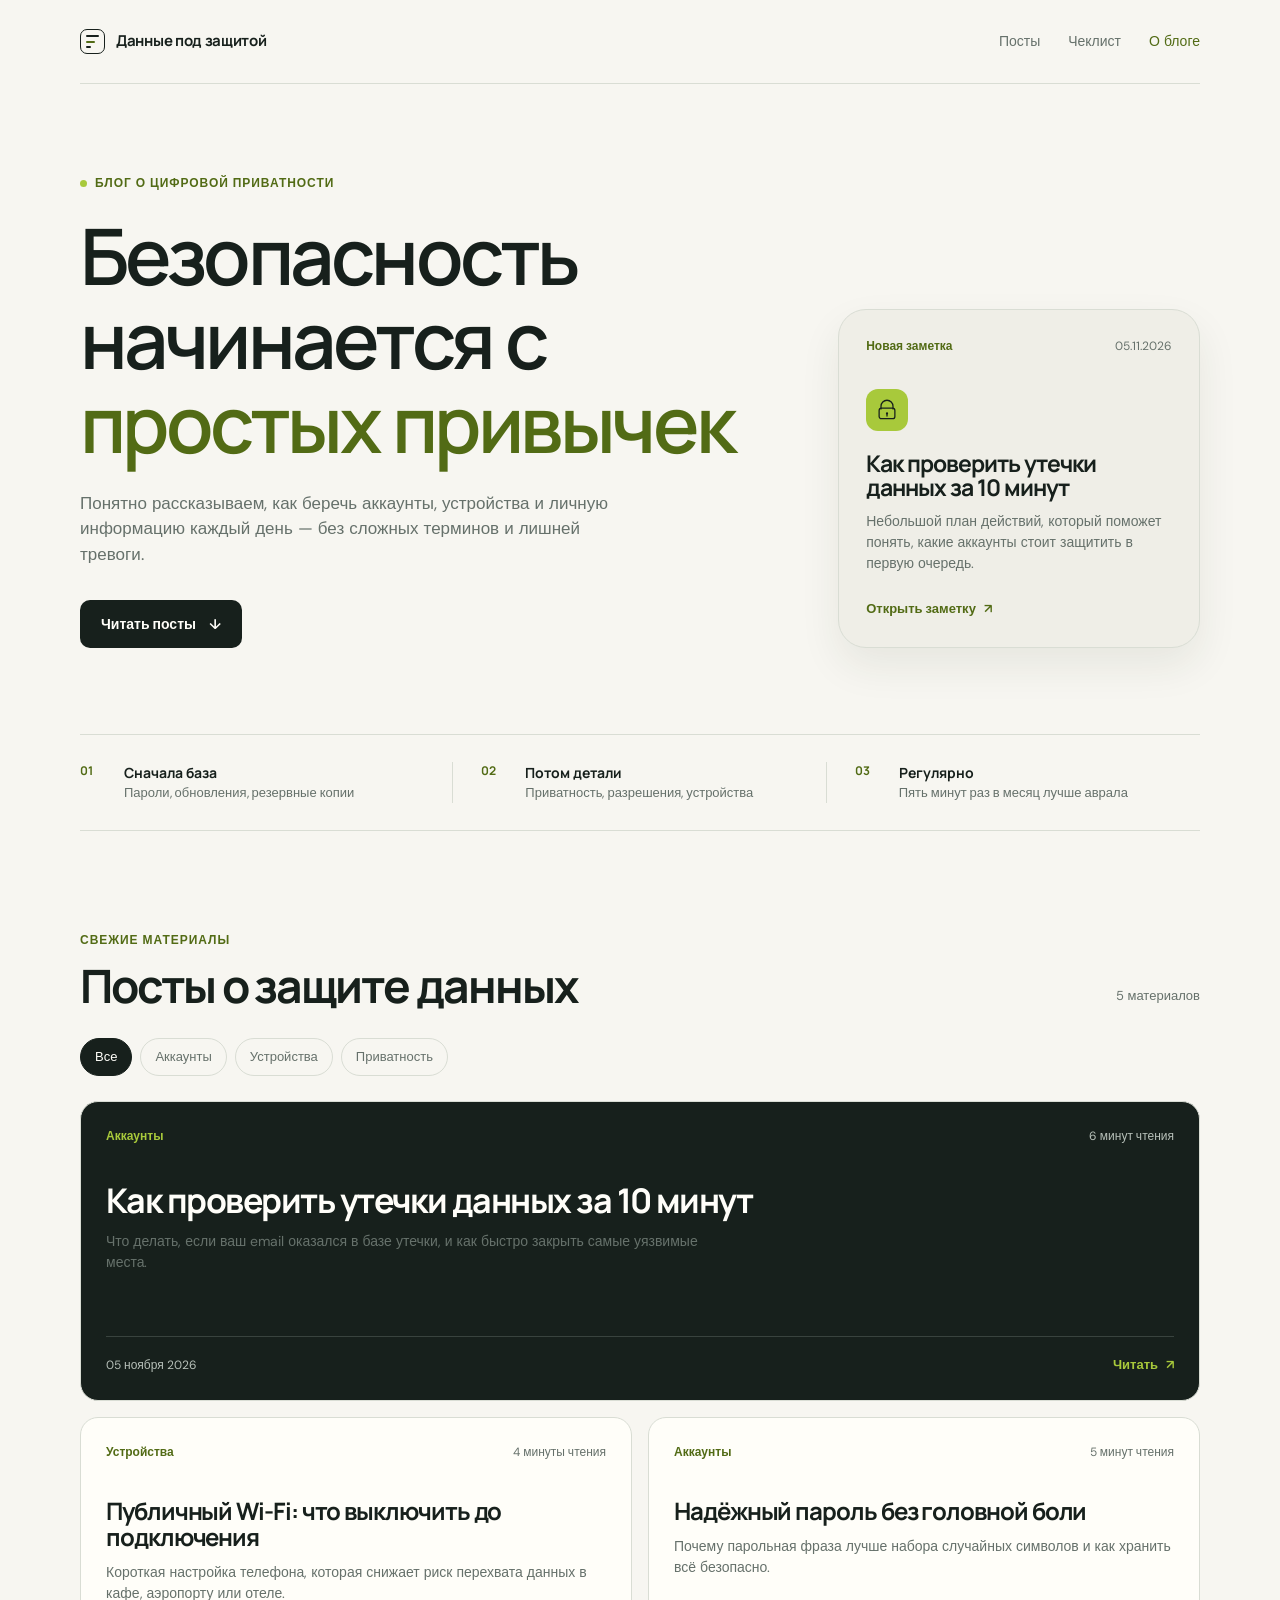
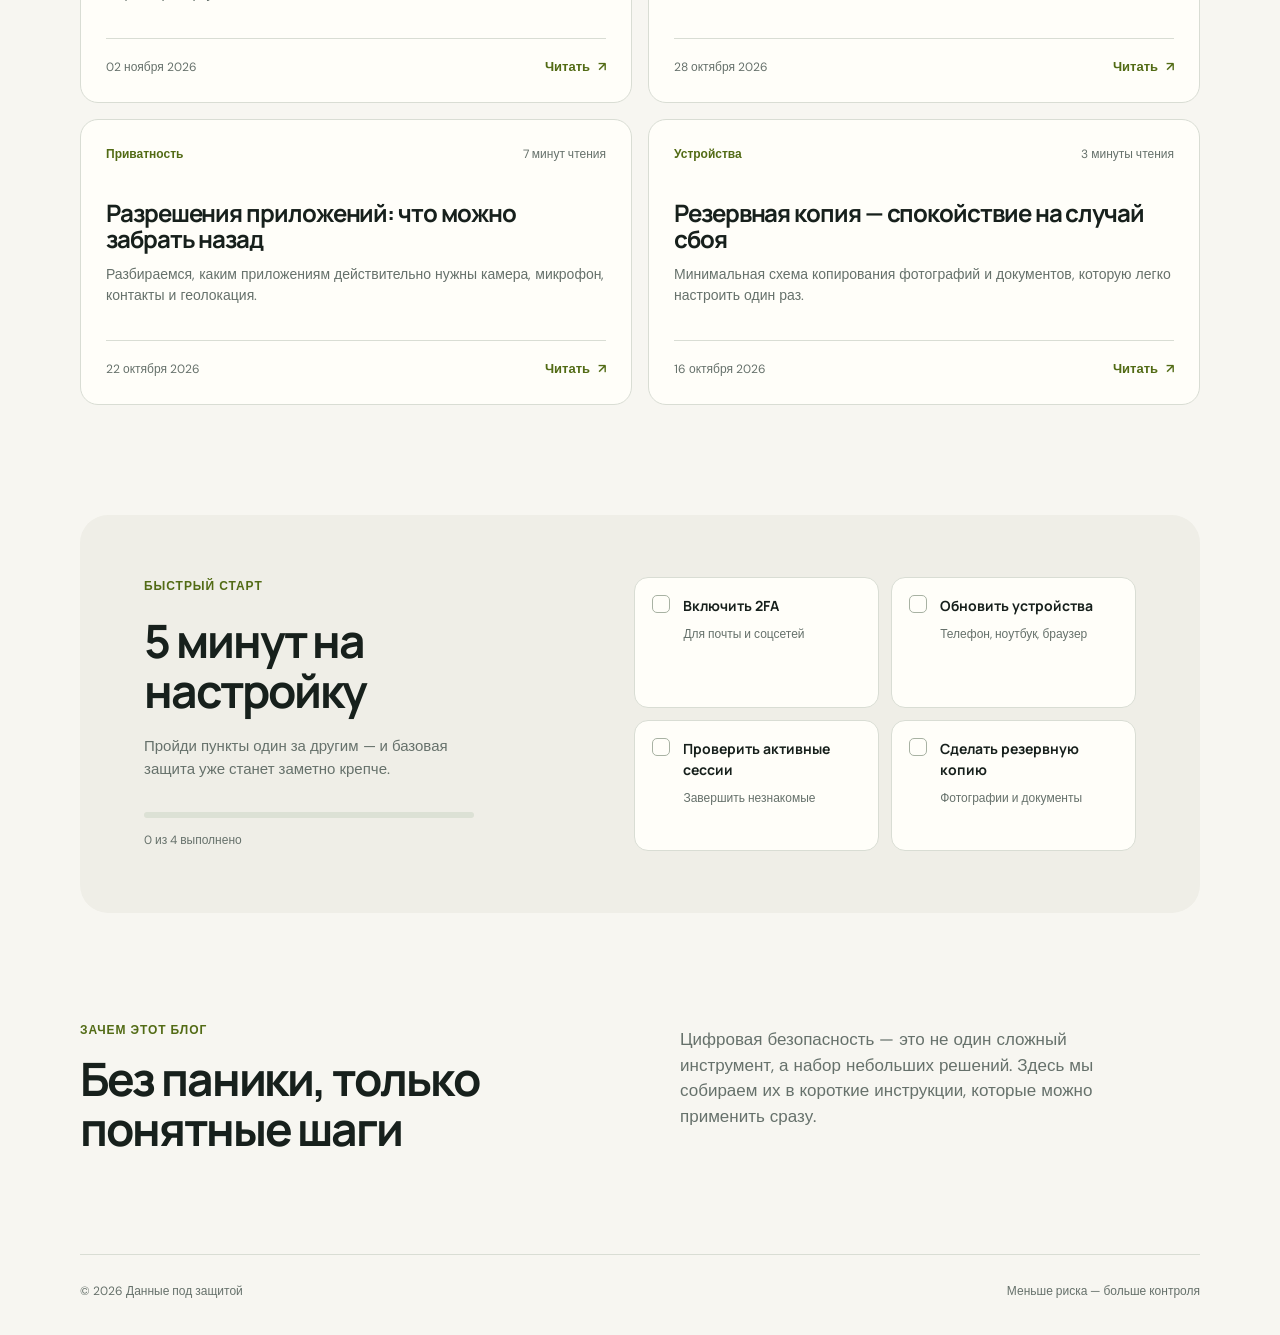
==== commit ea9239ff: "Add files via upload" ====
--- a/index.html
+++ b/index.html
@@ -1,316 +1,140 @@
 <!doctype html>
 <html lang="ru">
-<head>
-  <meta charset="utf-8" />
-  <meta name="viewport" content="width=device-width, initial-scale=1" />
-  <meta name="theme-color" content="#0b0e13" />
-  <meta name="description" content="Vitalis Predict — прогнозная аналитика для здоровья с приватностью по умолчанию." />
-  <title>Vitalis Predict — данные под защитой</title>
-  <style>
-    :root {
-      --ink: #0b0e13;
-      --ink-2: #121720;
-      --ink-3: #1b222d;
-      --paper: #f4f7f2;
-      --muted: #a9b0bb;
-      --muted-dark: #5e6671;
-      --lime: #cbff4d;
-      --lime-soft: #e9ffb7;
-      --line: rgba(255,255,255,.12);
-      --line-dark: rgba(11,14,19,.12);
-      --radius-xl: 30px;
-      --radius-lg: 20px;
-      --shadow: 0 24px 70px rgba(9, 13, 18, .17);
-      font-family: Inter, ui-sans-serif, system-ui, -apple-system, BlinkMacSystemFont, "Segoe UI", sans-serif;
-    }
-    * { box-sizing: border-box; }
-    html { scroll-behavior: smooth; }
-    body { margin: 0; color: var(--ink); background: var(--paper); font-size: 16px; line-height: 1.5; }
-    a { color: inherit; text-decoration: none; }
-    button { font: inherit; }
-    .shell { max-width: 1240px; margin: 0 auto; padding: 0 28px; }
-    .topbar { position: absolute; inset: 0 0 auto; z-index: 5; color: #fff; }
-    .nav { display: flex; align-items: center; justify-content: space-between; gap: 24px; height: 82px; }
-    .brand { display: inline-flex; align-items: center; gap: 11px; font-weight: 700; letter-spacing: -.03em; font-size: 20px; }
-    .brand-mark { display: grid; place-items: center; width: 33px; height: 33px; border-radius: 11px; color: var(--ink); background: var(--lime); font-size: 17px; font-weight: 900; }
-    .nav-links { display: flex; align-items: center; gap: 28px; color: #c9ced4; font-size: 14px; }
-    .nav-links a { transition: color .2s ease; }
-    .nav-links a:hover { color: var(--lime); }
-    .nav-actions { display: flex; align-items: center; gap: 14px; }
-    .nav-login { color: #dce0e4; font-size: 14px; }
-    .btn { display: inline-flex; align-items: center; justify-content: center; gap: 9px; border: 0; border-radius: 100px; padding: 13px 19px; cursor: pointer; font-weight: 700; transition: transform .2s ease, background .2s ease, color .2s ease, box-shadow .2s ease; }
-    .btn:hover { transform: translateY(-2px); }
-    .btn-lime { background: var(--lime); color: var(--ink); box-shadow: 0 8px 22px rgba(203,255,77,.18); }
-    .btn-lime:hover { background: #d8ff78; }
-    .btn-ghost { border: 1px solid rgba(255,255,255,.22); color: #fff; background: rgba(255,255,255,.05); }
-    .btn-ghost:hover { background: rgba(255,255,255,.1); }
-    .hero { position: relative; min-height: 780px; overflow: hidden; color: #fff; background: var(--ink); }
-    .hero::before { content: ""; position: absolute; width: 650px; height: 650px; right: -170px; top: -180px; border-radius: 50%; background: radial-gradient(circle, rgba(203,255,77,.18) 0, rgba(203,255,77,0) 68%); pointer-events: none; }
-    .hero::after { content: ""; position: absolute; inset: 0; background-image: linear-gradient(rgba(255,255,255,.032) 1px, transparent 1px), linear-gradient(90deg, rgba(255,255,255,.032) 1px, transparent 1px); background-size: 58px 58px; mask-image: linear-gradient(to bottom, black, transparent 78%); pointer-events: none; }
-    .hero-inner { position: relative; z-index: 1; display: grid; grid-template-columns: minmax(0, 1.05fr) minmax(400px, .95fr); align-items: center; gap: 62px; min-height: 780px; padding-top: 74px; }
-    .eyebrow { display: inline-flex; align-items: center; gap: 9px; margin-bottom: 22px; padding: 7px 11px; border: 1px solid rgba(203,255,77,.25); border-radius: 100px; color: var(--lime); background: rgba(203,255,77,.08); font-size: 12px; font-weight: 800; letter-spacing: .08em; text-transform: uppercase; }
-    .eyebrow-dot { width: 7px; height: 7px; border-radius: 50%; background: var(--lime); box-shadow: 0 0 0 5px rgba(203,255,77,.1); }
-    h1 { max-width: 720px; margin: 0; font-size: clamp(52px, 6.3vw, 88px); line-height: .98; letter-spacing: -.07em; font-weight: 760; }
-    h1 em { color: var(--lime); font-style: normal; }
-    .hero-copy { max-width: 540px; margin: 28px 0 34px; color: #c2c8d0; font-size: 18px; line-height: 1.6; }
-    .hero-actions { display: flex; align-items: center; gap: 14px; flex-wrap: wrap; }
-    .hero-note { display: flex; align-items: center; gap: 9px; margin-top: 22px; color: #858d98; font-size: 12px; }
-    .hero-note svg { color: var(--lime); }
-    .hero-visual { position: relative; min-height: 490px; }
-    .orbit { position: absolute; inset: 34px 12px 20px 0; border: 1px solid rgba(255,255,255,.12); border-radius: 50%; transform: rotate(-21deg); }
-    .orbit::after { content: ""; position: absolute; inset: 33px; border: 1px solid rgba(203,255,77,.22); border-radius: 50%; }
-    .orbit::before { content: ""; position: absolute; width: 11px; height: 11px; top: 26px; left: 28%; border-radius: 50%; background: var(--lime); box-shadow: 0 0 0 9px rgba(203,255,77,.08), 0 0 25px rgba(203,255,77,.65); }
-    .shield-card { position: absolute; left: 50%; top: 50%; z-index: 2; display: flex; flex-direction: column; justify-content: space-between; width: 282px; height: 338px; padding: 24px; border: 1px solid rgba(255,255,255,.16); border-radius: 28px; background: linear-gradient(145deg, rgba(37,46,57,.94), rgba(13,17,23,.94)); box-shadow: 0 35px 80px rgba(0,0,0,.35); transform: translate(-50%, -50%) rotate(5deg); }
-    .shield-card::before { content: ""; position: absolute; inset: 0; border-radius: inherit; background: linear-gradient(135deg, rgba(255,255,255,.09), transparent 42%); pointer-events: none; }
-    .shield-top { display: flex; justify-content: space-between; align-items: center; color: #aeb6c0; font-size: 12px; }
-    .live { display: flex; align-items: center; gap: 6px; color: var(--lime); }
-    .live span { width: 6px; height: 6px; border-radius: 50%; background: var(--lime); box-shadow: 0 0 0 4px rgba(203,255,77,.13); }
-    .shield-icon { display: grid; place-items: center; width: 105px; height: 121px; margin: 17px auto 0; clip-path: polygon(50% 0%, 91% 16%, 84% 70%, 50% 100%, 16% 70%, 9% 16%); background: var(--lime); color: var(--ink); }
-    .shield-icon svg { width: 47px; height: 47px; }
-    .shield-title { margin: 19px 0 4px; font-size: 21px; font-weight: 750; letter-spacing: -.04em; }
-    .shield-subtitle { color: #8e98a4; font-size: 12px; }
-    .shield-stat { display: flex; align-items: end; justify-content: space-between; margin-top: 21px; padding-top: 17px; border-top: 1px solid rgba(255,255,255,.13); }
-    .shield-stat strong { font-size: 30px; line-height: 1; letter-spacing: -.06em; }
-    .shield-stat small { color: #8e98a4; font-size: 11px; }
-    .float-card { position: absolute; z-index: 3; padding: 15px 17px; border: 1px solid rgba(255,255,255,.14); border-radius: 16px; background: rgba(22,28,36,.86); box-shadow: 0 16px 40px rgba(0,0,0,.2); backdrop-filter: blur(12px); }
-    .float-card.one { top: 62px; right: 4px; width: 164px; }
-    .float-card.two { bottom: 44px; left: 8px; width: 186px; }
-    .float-label { display: flex; justify-content: space-between; color: #99a3af; font-size: 11px; }
-    .float-value { margin-top: 8px; color: #fff; font-size: 18px; font-weight: 720; }
-    .float-value span { color: var(--lime); font-size: 12px; font-weight: 600; }
-    .bar { height: 5px; margin-top: 11px; overflow: hidden; border-radius: 99px; background: rgba(255,255,255,.1); }
-    .bar i { display: block; height: 100%; border-radius: inherit; background: var(--lime); }
-    .bar.green i { width: 94%; }
-    .bar.blue i { width: 78%; background: #77c6ff; }
-    .trust-strip { position: relative; z-index: 2; margin-top: -47px; }
-    .trust-inner { display: grid; grid-template-columns: repeat(4, 1fr); gap: 1px; overflow: hidden; border: 1px solid var(--line-dark); border-radius: 22px; background: var(--line-dark); box-shadow: var(--shadow); }
-    .trust-item { display: flex; align-items: center; gap: 13px; padding: 23px 25px; background: #fff; }
-    .trust-icon { display: grid; place-items: center; flex: 0 0 auto; width: 36px; height: 36px; border-radius: 11px; color: #263109; background: var(--lime-soft); }
-    .trust-item strong { display: block; font-size: 15px; letter-spacing: -.02em; }
-    .trust-item span { display: block; margin-top: 2px; color: var(--muted-dark); font-size: 12px; }
-    section { padding: 128px 0; }
-    .section-head { display: flex; align-items: end; justify-content: space-between; gap: 40px; margin-bottom: 53px; }
-    .kicker { color: #78902c; font-size: 12px; font-weight: 800; letter-spacing: .12em; text-transform: uppercase; }
-    h2 { max-width: 660px; margin: 12px 0 0; font-size: clamp(37px, 4.3vw, 59px); line-height: 1.02; letter-spacing: -.06em; }
-    .section-lede { max-width: 355px; margin: 0 0 6px; color: var(--muted-dark); font-size: 15px; }
-    .feature-grid { display: grid; grid-template-columns: 1.15fr .85fr .85fr; gap: 16px; }
-    .feature-card { min-height: 308px; padding: 28px; border-radius: var(--radius-lg); background: #fff; box-shadow: 0 1px 0 var(--line-dark); }
-    .feature-card.accent { color: #fff; background: var(--ink); }
-    .feature-card.lime { background: var(--lime); }
-    .feature-icon { display: grid; place-items: center; width: 46px; height: 46px; margin-bottom: 80px; border-radius: 14px; background: #eff5e9; color: #496117; }
-    .accent .feature-icon { background: rgba(203,255,77,.13); color: var(--lime); }
-    .lime .feature-icon { background: rgba(11,14,19,.12); color: var(--ink); }
-    .feature-card h3 { margin: 0 0 9px; font-size: 22px; letter-spacing: -.04em; }
-    .feature-card p { max-width: 315px; margin: 0; color: var(--muted-dark); font-size: 14px; line-height: 1.6; }
-    .accent p { color: #a7b0bd; }
-    .architecture { color: #fff; background: var(--ink); }
-    .architecture .kicker { color: var(--lime); }
-    .architecture h2 { max-width: 730px; }
-    .architecture .section-lede { color: #9099a5; }
-    .arch-layout { display: grid; grid-template-columns: 1fr 1fr; gap: 70px; align-items: center; }
-    .layers { display: grid; gap: 12px; }
-    .layer { position: relative; display: flex; align-items: center; gap: 18px; padding: 19px 20px; border: 1px solid var(--line); border-radius: 16px; background: rgba(255,255,255,.035); }
-    .layer::after { content: ""; position: absolute; right: 22px; width: 7px; height: 7px; border: 1px solid var(--lime); border-radius: 50%; box-shadow: 0 0 0 4px rgba(203,255,77,.09); }
-    .layer-icon { display: grid; place-items: center; width: 38px; height: 38px; border-radius: 11px; background: rgba(203,255,77,.1); color: var(--lime); }
-    .layer strong { display: block; font-size: 15px; }
-    .layer span { display: block; margin-top: 2px; color: #8f98a4; font-size: 12px; }
-    .arch-card { position: relative; min-height: 430px; padding: 28px; overflow: hidden; border-radius: 25px; background: #171e27; }
-    .arch-card::before { content: ""; position: absolute; width: 330px; height: 330px; right: -110px; bottom: -130px; border: 1px solid rgba(203,255,77,.26); border-radius: 50%; box-shadow: 0 0 0 29px rgba(203,255,77,.035), 0 0 0 60px rgba(203,255,77,.025); }
-    .arch-card-top { display: flex; justify-content: space-between; align-items: center; color: #aeb7c3; font-size: 12px; }
-    .arch-tag { padding: 6px 10px; border-radius: 100px; color: var(--lime); background: rgba(203,255,77,.11); font-size: 11px; }
-    .signal { position: absolute; left: 28px; right: 28px; top: 114px; height: 140px; }
-    .signal svg { width: 100%; height: 100%; overflow: visible; }
-    .signal-line { fill: none; stroke: var(--lime); stroke-width: 3; stroke-linecap: round; stroke-linejoin: round; filter: drop-shadow(0 0 8px rgba(203,255,77,.25)); }
-    .signal-grid { fill: none; stroke: rgba(255,255,255,.08); stroke-width: 1; }
-    .arch-bottom { position: absolute; bottom: 29px; left: 28px; right: 28px; display: flex; align-items: end; justify-content: space-between; }
-    .arch-bottom strong { display: block; font-size: 39px; line-height: 1; letter-spacing: -.07em; }
-    .arch-bottom span { display: block; margin-top: 8px; color: #919ba7; font-size: 12px; }
-    .arch-pulse { display: flex; align-items: center; gap: 7px; color: var(--lime); font-size: 12px; }
-    .arch-pulse i { width: 7px; height: 7px; border-radius: 50%; background: var(--lime); animation: pulse 2s infinite; }
-    @keyframes pulse { 0%,100% { box-shadow: 0 0 0 0 rgba(203,255,77,.4); } 50% { box-shadow: 0 0 0 7px rgba(203,255,77,0); } }
-    .modes { background: #e9eee6; }
-    .mode-tabs { display: flex; gap: 8px; margin-bottom: 20px; }
-    .mode-tab { padding: 10px 15px; border: 1px solid var(--line-dark); border-radius: 100px; color: var(--muted-dark); background: transparent; cursor: pointer; font-size: 13px; font-weight: 700; transition: all .2s ease; }
-    .mode-tab.active, .mode-tab:hover { color: var(--ink); border-color: var(--ink); background: #fff; }
-    .mode-panel { display: grid; grid-template-columns: .95fr 1.05fr; gap: 60px; align-items: center; padding: 43px; border-radius: 25px; background: #fff; }
-    .mode-panel h3 { margin: 0 0 12px; font-size: 31px; letter-spacing: -.05em; }
-    .mode-panel p { max-width: 440px; margin: 0; color: var(--muted-dark); line-height: 1.65; }
-    .mode-points { display: grid; gap: 13px; margin-top: 24px; padding: 0; list-style: none; }
-    .mode-points li { display: flex; align-items: center; gap: 10px; color: #323a43; font-size: 14px; }
-    .check { display: grid; place-items: center; width: 22px; height: 22px; border-radius: 50%; color: var(--ink); background: var(--lime); font-size: 13px; font-weight: 900; }
-    .mode-visual { position: relative; min-height: 250px; padding: 25px; border-radius: 18px; background: var(--ink); color: #fff; overflow: hidden; }
-    .mode-visual::before { content: ""; position: absolute; inset: -80px auto auto -80px; width: 260px; height: 260px; border: 1px solid rgba(203,255,77,.2); border-radius: 50%; box-shadow: 0 0 0 30px rgba(203,255,77,.04), 0 0 0 61px rgba(203,255,77,.03); }
-    .mode-visual-head { position: relative; display: flex; justify-content: space-between; color: #9ca6b1; font-size: 12px; }
-    .mode-visual-content { position: relative; display: flex; align-items: center; gap: 22px; margin-top: 39px; }
-    .avatar-stack { display: flex; }
-    .avatar { display: grid; place-items: center; width: 44px; height: 44px; margin-left: -8px; border: 3px solid var(--ink); border-radius: 50%; color: #1e270b; background: #d8e7a0; font-size: 12px; font-weight: 800; }
-    .avatar:first-child { margin-left: 0; background: #a9d5ef; }
-    .avatar:nth-child(3) { background: #f5ba8c; }
-    .mode-visual-note strong { display: block; font-size: 16px; }
-    .mode-visual-note span { display: block; margin-top: 3px; color: #8f99a4; font-size: 12px; }
-    .quote { padding: 125px 0 140px; }
-    .quote-box { display: grid; grid-template-columns: .8fr 1.2fr; gap: 55px; align-items: center; padding: 55px; border-radius: 28px; background: var(--lime); }
-    .quote-mark { color: rgba(11,14,19,.25); font-size: 100px; font-weight: 900; line-height: .5; }
-    .quote blockquote { margin: 0; font-size: clamp(26px, 3vw, 39px); line-height: 1.13; letter-spacing: -.05em; font-weight: 680; }
-    .quote cite { display: block; margin-top: 21px; color: #455112; font-size: 13px; font-style: normal; }
-    footer { padding: 33px 0 38px; color: #8f99a4; background: var(--ink); font-size: 12px; }
-    .footer-inner { display: flex; align-items: center; justify-content: space-between; gap: 25px; }
-    .footer-brand { color: #fff; }
-    .footer-links { display: flex; gap: 22px; }
-    .footer-links a:hover { color: var(--lime); }
-    @media (max-width: 930px) {
-      .nav-links { display: none; }
-      .hero-inner, .arch-layout, .mode-panel, .quote-box { grid-template-columns: 1fr; }
-      .hero-inner { padding-top: 122px; gap: 12px; }
-      .hero { min-height: auto; }
-      .hero-inner { min-height: auto; padding-bottom: 100px; }
-      .hero-visual { min-height: 480px; }
-      .section-head { display: block; }
-      .section-lede { margin-top: 20px; }
-      .feature-grid { grid-template-columns: 1fr 1fr; }
-      .feature-card:first-child { grid-column: span 2; }
-      .mode-panel { gap: 36px; }
-      .quote-box { gap: 18px; padding: 40px; }
-      .quote-mark { font-size: 70px; }
-    }
-    @media (max-width: 620px) {
-      .shell { padding: 0 18px; }
-      .nav { height: 70px; }
-      .nav-login { display: none; }
-      .nav-actions .btn { padding: 10px 14px; font-size: 13px; }
-      h1 { font-size: 53px; }
-      .hero-copy { font-size: 16px; }
-      .hero-visual { min-height: 410px; transform: scale(.9); transform-origin: left top; width: 111%; margin-bottom: -38px; }
-      section { padding: 87px 0; }
-      .trust-inner { grid-template-columns: 1fr 1fr; }
-      .trust-item { padding: 17px 14px; }
-      .trust-item strong { font-size: 13px; }
-      .trust-item span { font-size: 11px; }
-      .feature-grid { grid-template-columns: 1fr; }
-      .feature-card:first-child { grid-column: auto; }
-      .feature-card { min-height: 240px; }
-      .feature-icon { margin-bottom: 53px; }
-      .mode-tabs { overflow-x: auto; padding-bottom: 3px; }
-      .mode-tab { white-space: nowrap; }
-      .mode-panel { padding: 25px; }
-      .mode-visual { min-height: 230px; }
-      .quote { padding: 85px 0; }
-      .quote-box { padding: 30px; }
-      .footer-inner { align-items: start; flex-direction: column; }
-    }
-  </style>
-</head>
-<body>
-  <header class="topbar">
-    <div class="shell nav">
-      <a href="#top" class="brand"><span class="brand-mark">✦</span> Vitalis Predict</a>
-      <nav class="nav-links" aria-label="Основная навигация">
-        <a href="#security">Безопасность</a>
-        <a href="#architecture">Архитектура</a>
-        <a href="#modes">Режимы доступа</a>
-      </nav>
-      <div class="nav-actions">
-        <a class="nav-login" href="#contact">Войти</a>
-        <a class="btn btn-lime" href="#contact">Запросить демо <span aria-hidden="true">↗</span></a>
-      </div>
+  <head>
+    <meta charset="UTF-8" />
+    <meta name="viewport" content="width=device-width, initial-scale=1.0" />
+    <meta name="description" content="Простой блог о защите данных и цифровой приватности." />
+    <title>Данные под защитой — блог о цифровой приватности</title>
+    <link rel="stylesheet" href="styles.css" />
+  </head>
+  <body>
+    <div class="page-shell">
+      <header class="site-header" aria-label="Основная навигация">
+        <a class="brand" href="#top" aria-label="Данные под защитой">
+          <span class="brand-mark" aria-hidden="true"><i></i><i></i><i></i></span>
+          <span>Данные под защитой</span>
+        </a>
+        <nav class="nav-links">
+          <a href="#posts">Посты</a>
+          <a href="#checklist">Чеклист</a>
+          <a class="nav-link-accent" href="#about">О блоге</a>
+        </nav>
+      </header>
+
+      <main id="top">
+        <section class="hero" aria-labelledby="hero-title">
+          <div class="hero-copy">
+            <p class="eyebrow"><span class="eyebrow-dot"></span>Блог о цифровой приватности</p>
+            <h1 id="hero-title">Безопасность начинается с <em>простых привычек</em></h1>
+            <p class="hero-text">
+              Понятно рассказываем, как беречь аккаунты, устройства и личную информацию каждый день — без сложных терминов и лишней тревоги.
+            </p>
+            <a class="button button-primary" href="#posts">Читать посты <span aria-hidden="true">↓</span></a>
+          </div>
+          <aside class="hero-note" aria-label="Новая заметка">
+            <div class="note-topline"><span class="note-label">Новая заметка</span><span class="note-date">05.11.2026</span></div>
+            <div class="note-icon" aria-hidden="true">
+              <svg viewBox="0 0 32 32" fill="none"><path d="M8 14.5V11a8 8 0 0 1 16 0v3.5" stroke="currentColor" stroke-width="1.7" stroke-linecap="round"/><rect x="5.5" y="13.5" width="21" height="14" rx="3" stroke="currentColor" stroke-width="1.7"/><circle cx="16" cy="20.5" r="1.5" fill="currentColor"/><path d="M16 22v2" stroke="currentColor" stroke-width="1.7" stroke-linecap="round"/></svg>
+            </div>
+            <h2>Как проверить утечки данных за 10 минут</h2>
+            <p>Небольшой план действий, который поможет понять, какие аккаунты стоит защитить в первую очередь.</p>
+            <a href="#post-leaks" class="text-link">Открыть заметку <span aria-hidden="true">↗</span></a>
+          </aside>
+        </section>
+
+        <section class="principles" aria-label="Основные принципы">
+          <div><span class="principle-number">01</span><strong>Сначала база</strong><small>Пароли, обновления, резервные копии</small></div>
+          <div><span class="principle-number">02</span><strong>Потом детали</strong><small>Приватность, разрешения, устройства</small></div>
+          <div><span class="principle-number">03</span><strong>Регулярно</strong><small>Пять минут раз в месяц лучше аврала</small></div>
+        </section>
+
+        <section class="posts-section" id="posts" aria-labelledby="posts-title">
+          <div class="section-heading">
+            <div>
+              <p class="eyebrow">Свежие материалы</p>
+              <h2 id="posts-title">Посты о защите данных</h2>
+            </div>
+            <p class="post-count" id="post-count">5 материалов</p>
+          </div>
+
+          <div class="filters" role="group" aria-label="Фильтр постов">
+            <button class="filter-button is-active" data-filter="all">Все</button>
+            <button class="filter-button" data-filter="аккаунты">Аккаунты</button>
+            <button class="filter-button" data-filter="устройства">Устройства</button>
+            <button class="filter-button" data-filter="приватность">Приватность</button>
+          </div>
+
+          <div class="posts-grid" id="posts-grid">
+            <article class="post-card post-card-featured" data-category="аккаунты" id="post-leaks">
+              <div class="post-meta"><span class="post-tag">Аккаунты</span><span>6 минут чтения</span></div>
+              <h3>Как проверить утечки данных за 10 минут</h3>
+              <p>Что делать, если ваш email оказался в базе утечки, и как быстро закрыть самые уязвимые места.</p>
+              <div class="post-footer"><time datetime="2026-11-05">05 ноября 2026</time><button class="read-button" data-read>Читать <span aria-hidden="true">↗</span></button></div>
+              <div class="post-full"><p>Начните с важных аккаунтов: почты, банковских приложений и мессенджеров. Проверьте, не используется ли один пароль повторно, включите двухфакторную аутентификацию и завершите активные сессии на незнакомых устройствах.</p><p>Если сервис сообщает об утечке, смените пароль прямо на официальном сайте. Не переходите по ссылкам из подозрительных писем — откройте приложение или введите адрес вручную.</p></div>
+            </article>
+
+            <article class="post-card" data-category="устройства">
+              <div class="post-meta"><span class="post-tag">Устройства</span><span>4 минуты чтения</span></div>
+              <h3>Публичный Wi-Fi: что выключить до подключения</h3>
+              <p>Короткая настройка телефона, которая снижает риск перехвата данных в кафе, аэропорту или отеле.</p>
+              <div class="post-footer"><time datetime="2026-11-02">02 ноября 2026</time><button class="read-button" data-read>Читать <span aria-hidden="true">↗</span></button></div>
+              <div class="post-full"><p>Отключите автоматическое подключение к открытым сетям, не передавайте важные данные без необходимости и после выхода удалите сеть из списка сохранённых. Для рабочих задач используйте мобильную сеть или проверенный VPN.</p></div>
+            </article>
+
+            <article class="post-card" data-category="аккаунты">
+              <div class="post-meta"><span class="post-tag">Аккаунты</span><span>5 минут чтения</span></div>
+              <h3>Надёжный пароль без головной боли</h3>
+              <p>Почему парольная фраза лучше набора случайных символов и как хранить всё безопасно.</p>
+              <div class="post-footer"><time datetime="2026-10-28">28 октября 2026</time><button class="read-button" data-read>Читать <span aria-hidden="true">↗</span></button></div>
+              <div class="post-full"><p>Соберите длинную фразу из нескольких несвязанных слов или используйте менеджер паролей. Для каждого сервиса нужен отдельный пароль, даже если это кажется неудобным.</p></div>
+            </article>
+
+            <article class="post-card" data-category="приватность">
+              <div class="post-meta"><span class="post-tag">Приватность</span><span>7 минут чтения</span></div>
+              <h3>Разрешения приложений: что можно забрать назад</h3>
+              <p>Разбираемся, каким приложениям действительно нужны камера, микрофон, контакты и геолокация.</p>
+              <div class="post-footer"><time datetime="2026-10-22">22 октября 2026</time><button class="read-button" data-read>Читать <span aria-hidden="true">↗</span></button></div>
+              <div class="post-full"><p>Раз в несколько месяцев открывайте настройки приватности и пересматривайте доступы. Разрешение «только во время использования» обычно достаточно для карт, камеры и заметок с геометками.</p></div>
+            </article>
+
+            <article class="post-card" data-category="устройства">
+              <div class="post-meta"><span class="post-tag">Устройства</span><span>3 минуты чтения</span></div>
+              <h3>Резервная копия — спокойствие на случай сбоя</h3>
+              <p>Минимальная схема копирования фотографий и документов, которую легко настроить один раз.</p>
+              <div class="post-footer"><time datetime="2026-10-16">16 октября 2026</time><button class="read-button" data-read>Читать <span aria-hidden="true">↗</span></button></div>
+              <div class="post-full"><p>Оставьте автоматическую копию включённой и иногда проверяйте, что файлы действительно открываются. Для важных документов полезно иметь вторую копию на другом носителе или в другом облаке.</p></div>
+            </article>
+          </div>
+          <p class="empty-state" id="empty-state" hidden>В этой категории пока нет постов</p>
+        </section>
+
+        <section class="checklist-section" id="checklist" aria-labelledby="checklist-title">
+          <div class="checklist-copy">
+            <p class="eyebrow">Быстрый старт</p>
+            <h2 id="checklist-title">5 минут на настройку</h2>
+            <p>Пройди пункты один за другим — и базовая защита уже станет заметно крепче.</p>
+            <div class="progress-line"><span></span></div>
+            <span class="progress-label">0 из 4 выполнено</span>
+          </div>
+          <div class="check-items">
+            <label class="check-item"><input type="checkbox" /><span class="custom-check"></span><span><strong>Включить 2FA</strong><small>Для почты и соцсетей</small></span></label>
+            <label class="check-item"><input type="checkbox" /><span class="custom-check"></span><span><strong>Обновить устройства</strong><small>Телефон, ноутбук, браузер</small></span></label>
+            <label class="check-item"><input type="checkbox" /><span class="custom-check"></span><span><strong>Проверить активные сессии</strong><small>Завершить незнакомые</small></span></label>
+            <label class="check-item"><input type="checkbox" /><span class="custom-check"></span><span><strong>Сделать резервную копию</strong><small>Фотографии и документы</small></span></label>
+          </div>
+        </section>
+
+        <section class="about-section" id="about" aria-labelledby="about-title">
+          <div><p class="eyebrow">Зачем этот блог</p><h2 id="about-title">Без паники, только понятные шаги</h2></div>
+          <p>Цифровая безопасность — это не один сложный инструмент, а набор небольших решений. Здесь мы собираем их в короткие инструкции, которые можно применить сразу.</p>
+        </section>
+      </main>
+
+      <footer class="site-footer">
+        <span>© 2026 Данные под защитой</span>
+        <span>Меньше риска — больше контроля</span>
+      </footer>
     </div>
-  </header>
-
-  <main id="top">
-    <section class="hero">
-      <div class="shell hero-inner">
-        <div>
-          <div class="eyebrow"><span class="eyebrow-dot"></span> Privacy-first health intelligence</div>
-          <h1>Данные под защитой.<br /><em>Решения</em> под контролем.</h1>
-          <p class="hero-copy">Vitalis Predict превращает медицинские данные в понятные прогнозы — сохраняя приватность пациента на каждом шаге.</p>
-          <div class="hero-actions">
-            <a class="btn btn-lime" href="#contact">Запустить пилот <span aria-hidden="true">→</span></a>
-            <a class="btn btn-ghost" href="#security">Как это работает <span aria-hidden="true">↓</span></a>
-          </div>
-          <div class="hero-note"><svg width="15" height="15" viewBox="0 0 24 24" fill="none" stroke="currentColor" stroke-width="2"><path d="M12 3 5 6v5c0 4.7 2.9 8.5 7 10 4.1-1.5 7-5.3 7-10V6l-7-3Z"/><path d="m9 12 2 2 4-4"/></svg> Шифрование AES-256 · Доступ по ролям · Аудит действий</div>
-        </div>
-        <div class="hero-visual" aria-label="Визуализация защищённого профиля">
-          <div class="orbit"></div>
-          <div class="float-card one"><div class="float-label"><span>Защищено</span><span>сейчас</span></div><div class="float-value">12 840 <span>записей</span></div><div class="bar green"><i></i></div></div>
-          <div class="float-card two"><div class="float-label"><span>Риск-скоринг</span><span>обновлён</span></div><div class="float-value">−18% <span>за 30 дней</span></div><div class="bar blue"><i></i></div></div>
-          <div class="shield-card">
-            <div class="shield-top"><span>VITALIS / CORE</span><span class="live"><span></span> live</span></div>
-            <div>
-              <div class="shield-icon"><svg viewBox="0 0 24 24" fill="none" stroke="currentColor" stroke-width="1.7"><path d="M12 3 5 6v5c0 4.7 2.9 8.5 7 10 4.1-1.5 7-5.3 7-10V6l-7-3Z"/><path d="m8.6 12 2.2 2.2 4.8-5"/></svg></div>
-              <div class="shield-title">Контур защищён</div>
-              <div class="shield-subtitle">Анонимизация активна · 0 нарушений</div>
-            </div>
-            <div class="shield-stat"><div><strong>99.9%</strong><small> доступность</small></div><div><strong>24/7</strong><small> мониторинг</small></div></div>
-          </div>
-        </div>
-      </div>
-    </section>
-
-    <div class="shell trust-strip" id="security">
-      <div class="trust-inner">
-        <div class="trust-item"><div class="trust-icon">⌁</div><div><strong>Zero-trust</strong><span>Никому не доверяем по умолчанию</span></div></div>
-        <div class="trust-item"><div class="trust-icon">◈</div><div><strong>Privacy by design</strong><span>Приватность заложена в продукт</span></div></div>
-        <div class="trust-item"><div class="trust-icon">◌</div><div><strong>RU + EU ready</strong><span>152-ФЗ и GDPR совместимы</span></div></div>
-        <div class="trust-item"><div class="trust-icon">↯</div><div><strong>Human in the loop</strong><span>Решение всегда за специалистом</span></div></div>
-      </div>
-    </div>
-
-    <section>
-      <div class="shell">
-        <div class="section-head"><div><div class="kicker">Встроенная защита</div><h2>Безопасность, которую видно в каждом экране.</h2></div><p class="section-lede">Не прячем сложность за обещаниями. Показываем, как данные проходят через систему и где остаются под контролем.</p></div>
-        <div class="feature-grid">
-          <article class="feature-card accent"><div class="feature-icon"><svg width="22" height="22" viewBox="0 0 24 24" fill="none" stroke="currentColor" stroke-width="2"><path d="M12 3 5 6v5c0 4.7 2.9 8.5 7 10 4.1-1.5 7-5.3 7-10V6l-7-3Z"/><path d="M12 8v4l2.5 2.5"/></svg></div><h3>Один источник правды</h3><p>Собираем сигналы из клинических систем в единый защищённый контур. Команда видит только то, что нужно для работы.</p></article>
-          <article class="feature-card lime"><div class="feature-icon"><svg width="22" height="22" viewBox="0 0 24 24" fill="none" stroke="currentColor" stroke-width="2"><path d="M5 12h14M12 5v14"/><circle cx="12" cy="12" r="9"/></svg></div><h3>Минимум данных</h3><p>Модели используют только необходимые признаки — без лишних персональных деталей.</p></article>
-          <article class="feature-card"><div class="feature-icon"><svg width="22" height="22" viewBox="0 0 24 24" fill="none" stroke="currentColor" stroke-width="2"><path d="M4 19V5M4 19h16"/><path d="m7 15 3-4 3 2 4-6"/></svg></div><h3>Понятный прогноз</h3><p>Каждый скоринг сопровождается объяснением: что повлияло и какой шаг поможет снизить риск.</p></article>
-        </div>
-      </div>
-    </section>
-
-    <section class="architecture" id="architecture">
-      <div class="shell">
-        <div class="section-head"><div><div class="kicker">Архитектура доверия</div><h2>Данные движутся по слоям. Контроль остаётся у вас.</h2></div><p class="section-lede">Все действия логируются, доступы ограничиваются ролями, а чувствительные поля обезличиваются до анализа.</p></div>
-        <div class="arch-layout">
-          <div class="layers">
-            <div class="layer"><div class="layer-icon">⌘</div><div><strong>Источник данных</strong><span>МИС, лаборатории, устройства</span></div></div>
-            <div class="layer"><div class="layer-icon">◌</div><div><strong>Анонимизация</strong><span>Токены вместо персональных данных</span></div></div>
-            <div class="layer"><div class="layer-icon">⌁</div><div><strong>Прогнозная модель</strong><span>Проверяемый скоринг и объяснение</span></div></div>
-            <div class="layer"><div class="layer-icon">✓</div><div><strong>Действие специалиста</strong><span>Рекомендация, а не автопилот</span></div></div>
-          </div>
-          <div class="arch-card"><div class="arch-card-top"><span>Состояние контура</span><span class="arch-tag">Все системы в норме</span></div><div class="signal"><svg viewBox="0 0 500 140" preserveAspectRatio="none"><path class="signal-grid" d="M0 20H500M0 55H500M0 90H500M0 125H500M50 0V140M150 0V140M250 0V140M350 0V140M450 0V140"/><path class="signal-line" d="M0 102 C25 100 34 94 53 97 S79 101 95 82 S119 65 135 76 S162 102 181 92 S201 64 220 72 S246 83 262 58 S285 28 301 49 S324 81 343 76 S367 37 387 50 S411 84 430 77 S454 64 470 40 S490 27 500 22"/></svg></div><div class="arch-bottom"><div><strong>0.03%</strong><span>аномальных запросов за 30 дней</span></div><div class="arch-pulse"><i></i> мониторинг активен</div></div></div>
-        </div>
-      </div>
-    </section>
-
-    <section class="modes" id="modes">
-      <div class="shell"><div class="section-head"><div><div class="kicker">Режимы доступа</div><h2>Один продукт — разные уровни видимости.</h2></div><p class="section-lede">Настройте рабочее пространство под роль: пациент, врач или команда клиники.</p></div>
-        <div class="mode-tabs" role="tablist"><button class="mode-tab active" data-mode="patient" role="tab">Пациент</button><button class="mode-tab" data-mode="doctor" role="tab">Врач</button><button class="mode-tab" data-mode="team" role="tab">Команда</button></div>
-        <div class="mode-panel"><div><h3 id="mode-title">Пациент видит главное</h3><p id="mode-description">Только свои данные, понятный прогноз и конкретные шаги. Без медицинского жаргона и лишней тревоги.</p><ul class="mode-points" id="mode-points"><li><span class="check">✓</span> Доступ к истории согласий</li><li><span class="check">✓</span> Можно отозвать доступ в один клик</li><li><span class="check">✓</span> Объяснение каждого прогноза</li></ul></div><div class="mode-visual"><div class="mode-visual-head"><span id="mode-label">PATIENT VIEW</span><span>доступ ограничен</span></div><div class="mode-visual-content"><div class="avatar-stack"><div class="avatar">АИ</div><div class="avatar">ВК</div><div class="avatar">МК</div></div><div class="mode-visual-note"><strong id="mode-note">Мои данные</strong><span id="mode-subnote">Вижу только то, что согласовано</span></div></div></div></div>
-      </div>
-    </section>
-
-    <section class="quote" id="contact"><div class="shell"><div class="quote-box"><div class="quote-mark">“</div><div><blockquote>Доверие пациента начинается с того, как вы обращаетесь с его данными.</blockquote><cite>— команда Vitalis Predict</cite><div style="margin-top:28px"><a class="btn" style="background:var(--ink);color:var(--lime)" href="mailto:hello@vitalis.predict">Обсудить пилот <span>↗</span></a></div></div></div></div></section>
-  </main>
-
-  <footer><div class="shell footer-inner"><a href="#top" class="brand footer-brand"><span class="brand-mark">✦</span> Vitalis Predict</a><div>© 2026 Vitalis Predict · Системы прогнозной аналитики</div><div class="footer-links"><a href="#security">Политика данных</a><a href="#contact">Контакты</a></div></div></footer>
-
-  <script>
-    const modes = {
-      patient: { title: 'Пациент видит главное', description: 'Только свои данные, понятный прогноз и конкретные шаги. Без медицинского жаргона и лишней тревоги.', points: ['Доступ к истории согласий', 'Можно отозвать доступ в один клик', 'Объяснение каждого прогноза'], label: 'PATIENT VIEW', note: 'Мои данные', subnote: 'Вижу только то, что согласовано' },
-      doctor: { title: 'Врач видит контекст', description: 'Полная клиническая картина в рамках роли: сигналы риска, история изменений и подсказки для следующего разговора.', points: ['Контекст без лишних персональных полей', 'Приоритеты для следующего визита', 'Аудит каждого обращения к данным'], label: 'CLINICIAN VIEW', note: 'Карточка пациента', subnote: 'Контекст собран для решения' },
-      team: { title: 'Команда видит систему', description: 'Агрегированные показатели для руководителей и аналитиков — без доступа к личности пациента.', points: ['Агрегация и обезличивание', 'Контроль аномалий по отделениям', 'Экспорт только в разрешённых форматах'], label: 'TEAM VIEW', note: 'Пульс клиники', subnote: 'Тренды без персональных данных' }
-    };
-    const tabs = document.querySelectorAll('.mode-tab');
-    tabs.forEach(tab => tab.addEventListener('click', () => {
-      tabs.forEach(item => item.classList.remove('active'));
-      tab.classList.add('active');
-      const data = modes[tab.dataset.mode];
-      document.querySelector('#mode-title').textContent = data.title;
-      document.querySelector('#mode-description').textContent = data.description;
-      document.querySelector('#mode-label').textContent = data.label;
-      document.querySelector('#mode-note').textContent = data.note;
-      document.querySelector('#mode-subnote').textContent = data.subnote;
-      document.querySelector('#mode-points').innerHTML = data.points.map(item => `<li><span class="check">✓</span> ${item}</li>`).join('');
-    }));
-  </script>
-</body>
-</html>
+    <script src="script.js"></script>
+  </body>
+</html>
--- a/styles.css
+++ b/styles.css
@@ -0,0 +1,140 @@
+@import url('https://fonts.googleapis.com/css2?family=DM+Sans:wght@400;500;600&family=Manrope:wght@500;600;700&display=swap');
+
+:root {
+  --paper: #f7f6f1;
+  --paper-deep: #efeee7;
+  --ink: #17201c;
+  --muted: #66716b;
+  --line: #d9ddd4;
+  --accent: #a8c93b;
+  --accent-dark: #526b15;
+  --white: #fffef9;
+  --radius-lg: 28px;
+  --radius-md: 18px;
+  --shadow: 0 18px 40px rgba(33, 45, 31, 0.08);
+}
+
+* { box-sizing: border-box; }
+html { scroll-behavior: smooth; }
+body { margin: 0; background: var(--paper); color: var(--ink); font-family: 'DM Sans', sans-serif; line-height: 1.5; }
+button, a { font: inherit; }
+a { color: inherit; text-decoration: none; }
+button { border: 0; cursor: pointer; }
+
+.page-shell { width: min(1120px, calc(100% - 48px)); margin: 0 auto; }
+.site-header { height: 84px; display: flex; align-items: center; justify-content: space-between; border-bottom: 1px solid var(--line); }
+.brand { display: inline-flex; align-items: center; gap: 11px; font-family: 'Manrope', sans-serif; font-size: 15px; font-weight: 700; letter-spacing: -0.02em; }
+.brand-mark { width: 25px; height: 25px; padding: 5px; display: flex; flex-direction: column; justify-content: space-between; border: 1px solid var(--ink); border-radius: 7px; }
+.brand-mark i { display: block; height: 2px; border-radius: 3px; background: var(--ink); }
+.brand-mark i:nth-child(2) { width: 70%; background: var(--accent-dark); }
+.brand-mark i:nth-child(3) { width: 42%; }
+.nav-links { display: flex; align-items: center; gap: 28px; color: var(--muted); font-size: 14px; }
+.nav-links a { transition: color .2s ease; }
+.nav-links a:hover, .nav-links a:focus-visible { color: var(--ink); }
+.nav-link-accent { color: var(--accent-dark); }
+
+.hero { min-height: 490px; display: grid; grid-template-columns: minmax(0, 1.45fr) minmax(280px, .8fr); align-items: center; gap: clamp(48px, 8vw, 120px); padding: 90px 0 86px; }
+.eyebrow { display: flex; align-items: center; gap: 8px; margin: 0 0 21px; color: var(--accent-dark); font-size: 12px; font-weight: 600; letter-spacing: .08em; text-transform: uppercase; }
+.eyebrow-dot { width: 7px; height: 7px; background: var(--accent); border-radius: 50%; }
+h1, h2, h3, p { margin-top: 0; }
+h1, h2, h3 { font-family: 'Manrope', sans-serif; line-height: 1.08; letter-spacing: -.045em; }
+h1 { max-width: 700px; margin-bottom: 25px; font-size: clamp(46px, 6.6vw, 78px); font-weight: 600; }
+h1 em { color: var(--accent-dark); font-style: normal; }
+.hero-text { max-width: 560px; margin-bottom: 33px; color: var(--muted); font-size: 17px; }
+.button { display: inline-flex; align-items: center; gap: 13px; min-height: 48px; padding: 0 21px; border-radius: 10px; font-size: 14px; font-weight: 600; transition: transform .2s ease, background .2s ease; }
+.button-primary { background: var(--ink); color: var(--white); }
+.button-primary:hover { background: var(--accent-dark); transform: translateY(-2px); }
+.hero-note { align-self: end; padding: 27px; border: 1px solid var(--line); border-radius: var(--radius-lg); background: var(--paper-deep); box-shadow: var(--shadow); }
+.note-topline, .post-meta, .post-footer { display: flex; align-items: center; justify-content: space-between; gap: 14px; }
+.note-topline { margin-bottom: 34px; color: var(--muted); font-size: 12px; }
+.note-label { color: var(--accent-dark); font-weight: 600; }
+.note-icon { width: 42px; height: 42px; display: grid; place-items: center; margin-bottom: 20px; border-radius: 12px; background: var(--accent); color: var(--ink); }
+.note-icon svg { width: 24px; height: 24px; }
+.hero-note h2 { max-width: 260px; margin-bottom: 11px; font-size: 23px; }
+.hero-note p { margin-bottom: 22px; color: var(--muted); font-size: 14px; }
+.text-link { color: var(--accent-dark); font-size: 13px; font-weight: 600; }
+.text-link span, .read-button span { margin-left: 5px; }
+
+.principles { display: grid; grid-template-columns: repeat(3, 1fr); gap: 0; padding: 27px 0; border-top: 1px solid var(--line); border-bottom: 1px solid var(--line); }
+.principles > div { display: grid; grid-template-columns: 30px 1fr; column-gap: 14px; padding: 0 28px; border-right: 1px solid var(--line); }
+.principles > div:first-child { padding-left: 0; }
+.principles > div:last-child { border-right: 0; }
+.principle-number { grid-row: span 2; color: var(--accent-dark); font-family: 'Manrope', sans-serif; font-size: 12px; font-weight: 700; }
+.principles strong { font-family: 'Manrope', sans-serif; font-size: 14px; }
+.principles small { color: var(--muted); font-size: 13px; }
+
+.posts-section { padding: 100px 0 110px; }
+.section-heading { display: flex; align-items: end; justify-content: space-between; gap: 24px; margin-bottom: 28px; }
+.section-heading .eyebrow { margin-bottom: 12px; }
+.section-heading h2, .checklist-copy h2, .about-section h2 { margin-bottom: 0; font-size: clamp(30px, 4vw, 46px); }
+.post-count { margin: 0 0 5px; color: var(--muted); font-size: 13px; }
+.filters { display: flex; flex-wrap: wrap; gap: 8px; margin-bottom: 25px; }
+.filter-button { padding: 8px 14px; border: 1px solid var(--line); border-radius: 99px; background: transparent; color: var(--muted); font-size: 13px; transition: color .2s ease, background .2s ease, border-color .2s ease; }
+.filter-button:hover, .filter-button.is-active { border-color: var(--ink); background: var(--ink); color: var(--white); }
+.posts-grid { display: grid; grid-template-columns: repeat(2, minmax(0, 1fr)); gap: 16px; }
+.post-card { display: flex; flex-direction: column; min-height: 286px; padding: 25px; border: 1px solid var(--line); border-radius: var(--radius-md); background: var(--white); transition: border-color .2s ease, transform .2s ease, box-shadow .2s ease; }
+.post-card:hover { border-color: #c2c9ba; transform: translateY(-3px); box-shadow: var(--shadow); }
+.post-card-featured { grid-column: span 2; min-height: 300px; background: var(--ink); color: var(--white); }
+.post-card-featured .post-meta, .post-card-featured .post-footer, .post-card-featured p { color: #b7c0b9; }
+.post-meta { margin-bottom: 37px; color: var(--muted); font-size: 12px; }
+.post-tag { color: var(--accent-dark); font-weight: 600; }
+.post-card-featured .post-tag { color: var(--accent); }
+.post-card h3 { max-width: 650px; margin-bottom: 12px; font-size: clamp(23px, 3vw, 34px); }
+.post-card:not(.post-card-featured) h3 { font-size: 24px; }
+.post-card p { max-width: 620px; margin-bottom: 25px; color: var(--muted); font-size: 14px; }
+.post-footer { margin-top: auto; padding-top: 18px; border-top: 1px solid var(--line); color: var(--muted); font-size: 12px; }
+.post-card-featured .post-footer { border-color: #39433e; }
+.read-button { padding: 0; background: transparent; color: var(--accent-dark); font-size: 13px; font-weight: 600; }
+.post-card-featured .read-button { color: var(--accent); }
+.post-full { display: none; margin-top: 6px; padding-top: 20px; border-top: 1px solid var(--line); }
+.post-card-featured .post-full { border-color: #39433e; }
+.post-full p { margin: 0 0 12px; color: var(--muted); font-size: 14px; }
+.post-full p:last-child { margin-bottom: 0; }
+.post-card.is-open { min-height: 0; }
+.post-card.is-open .post-full { display: block; }
+.post-card.is-open .post-footer { margin-top: 24px; }
+.empty-state { padding: 40px 0; color: var(--muted); text-align: center; }
+
+.checklist-section { display: grid; grid-template-columns: minmax(0, .9fr) minmax(0, 1.1fr); gap: 80px; padding: 62px 64px; border-radius: var(--radius-lg); background: var(--paper-deep); }
+.checklist-copy > p:not(.eyebrow) { max-width: 330px; margin: 20px 0 32px; color: var(--muted); font-size: 15px; }
+.progress-line { width: min(330px, 100%); height: 6px; overflow: hidden; margin-bottom: 9px; border-radius: 5px; background: #dce1d5; }
+.progress-line span { display: block; width: 0; height: 100%; border-radius: inherit; background: var(--accent-dark); transition: width .25s ease; }
+.progress-label { color: var(--muted); font-size: 12px; }
+.check-items { display: grid; grid-template-columns: repeat(2, 1fr); gap: 12px; }
+.check-item { position: relative; display: flex; align-items: flex-start; gap: 13px; min-height: 112px; padding: 17px; border: 1px solid var(--line); border-radius: 14px; background: var(--white); cursor: pointer; transition: border-color .2s ease, background .2s ease; }
+.check-item:hover { border-color: #bec8b9; }
+.check-item input { position: absolute; opacity: 0; }
+.custom-check { width: 18px; height: 18px; flex: 0 0 18px; border: 1px solid #a8b2a3; border-radius: 5px; background: var(--white); }
+.check-item input:checked + .custom-check { border-color: var(--accent-dark); background: var(--accent-dark); box-shadow: inset 0 0 0 4px var(--white); }
+.check-item input:checked ~ span:last-child strong { text-decoration: line-through; text-decoration-color: #9fa99a; color: var(--muted); }
+.check-item strong { display: block; margin-bottom: 5px; font-family: 'Manrope', sans-serif; font-size: 14px; }
+.check-item small { color: var(--muted); font-size: 12px; }
+
+.about-section { display: grid; grid-template-columns: 1fr 1fr; gap: 80px; padding: 108px 0 100px; border-bottom: 1px solid var(--line); }
+.about-section .eyebrow { margin-bottom: 15px; }
+.about-section > p { max-width: 420px; margin: 6px 0 0; color: var(--muted); font-size: 17px; }
+.site-footer { display: flex; justify-content: space-between; gap: 20px; padding: 27px 0 35px; color: var(--muted); font-size: 12px; }
+
+@media (max-width: 760px) {
+  .page-shell { width: min(100% - 32px, 600px); }
+  .site-header { height: 72px; }
+  .nav-links { gap: 13px; font-size: 12px; }
+  .nav-links a:nth-child(2) { display: none; }
+  .hero { min-height: 0; grid-template-columns: 1fr; gap: 50px; padding: 70px 0 70px; }
+  h1 { font-size: clamp(42px, 12vw, 62px); }
+  .hero-note { max-width: 420px; }
+  .principles { grid-template-columns: 1fr; gap: 21px; }
+  .principles > div, .principles > div:first-child { padding: 0; border: 0; }
+  .posts-section { padding: 78px 0 80px; }
+  .section-heading { align-items: start; flex-direction: column; gap: 8px; }
+  .posts-grid { grid-template-columns: 1fr; }
+  .post-card-featured { grid-column: auto; }
+  .checklist-section { grid-template-columns: 1fr; gap: 35px; padding: 35px 24px; }
+  .check-items { grid-template-columns: 1fr; }
+  .about-section { grid-template-columns: 1fr; gap: 25px; padding: 80px 0; }
+  .site-footer { flex-direction: column; gap: 8px; }
+}
+
+@media (prefers-reduced-motion: reduce) {
+  *, *::before, *::after { scroll-behavior: auto !important; transition-duration: .01ms !important; }
+}
